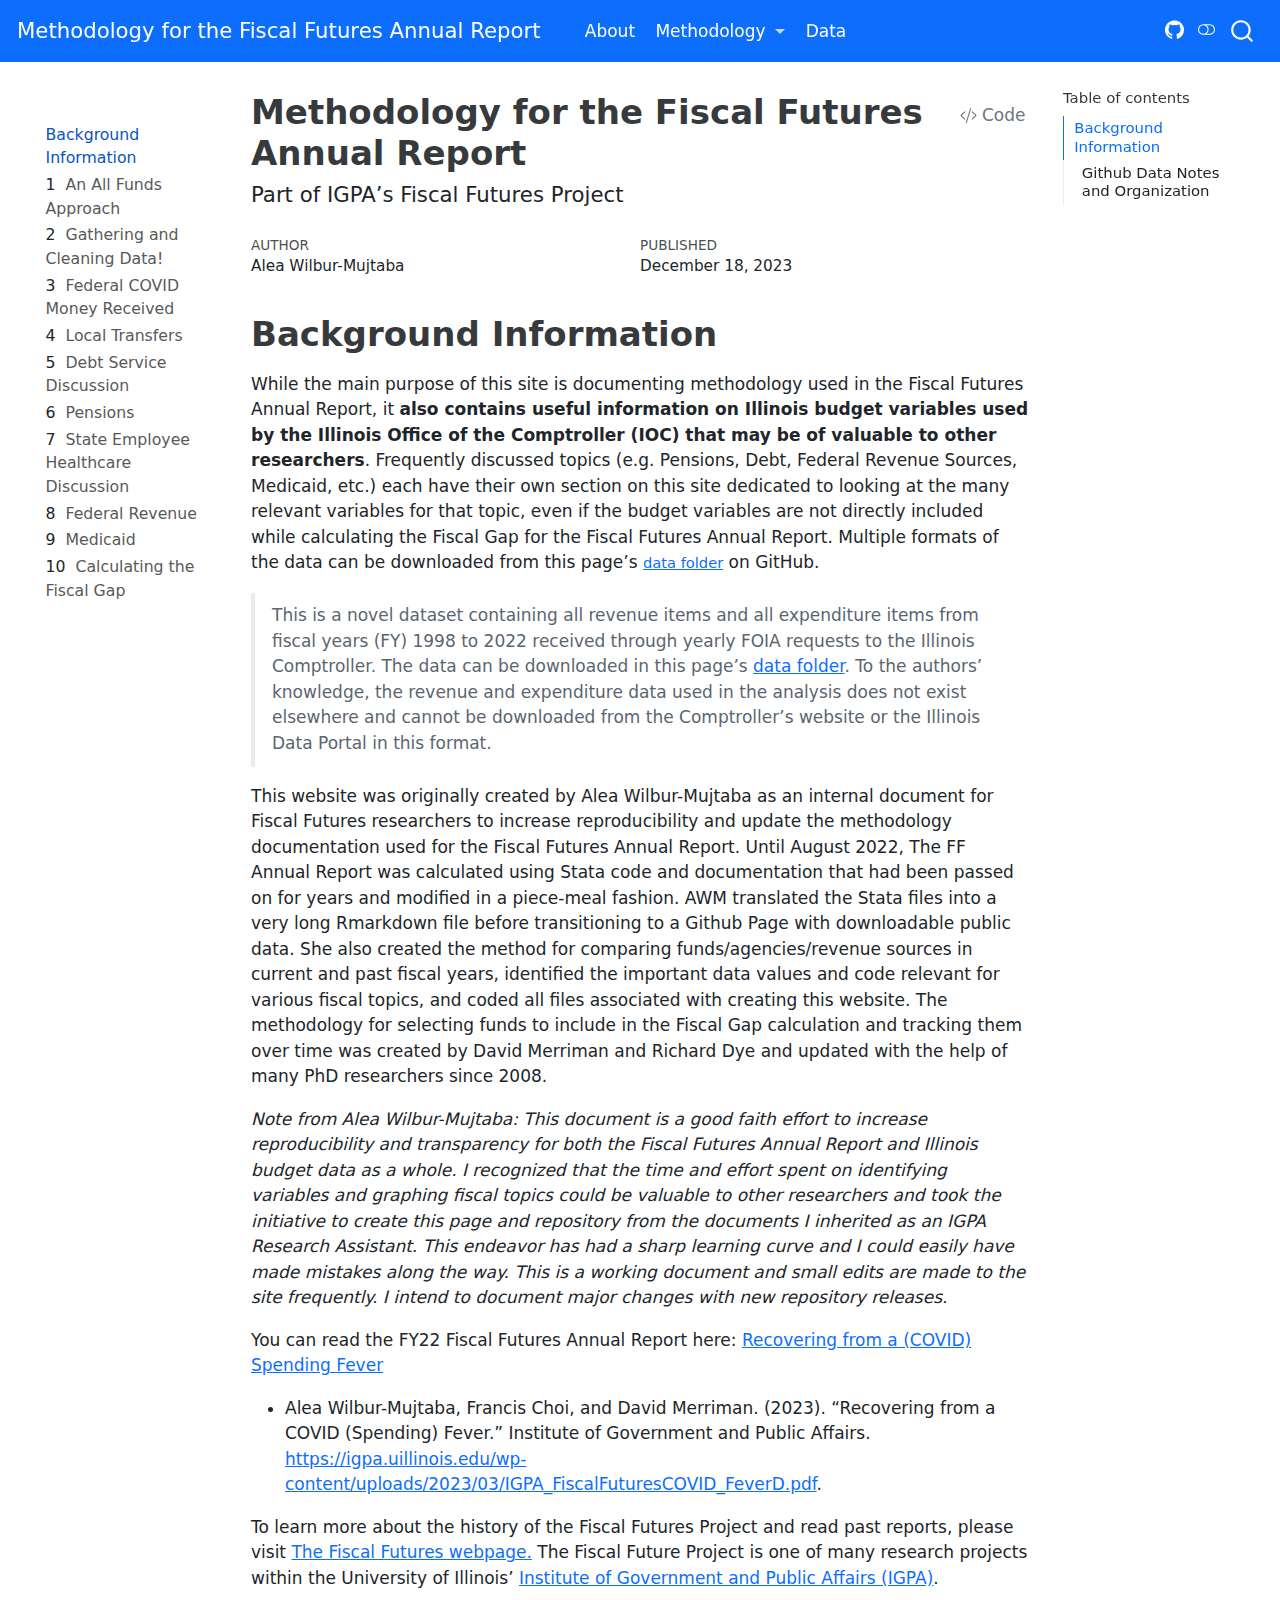
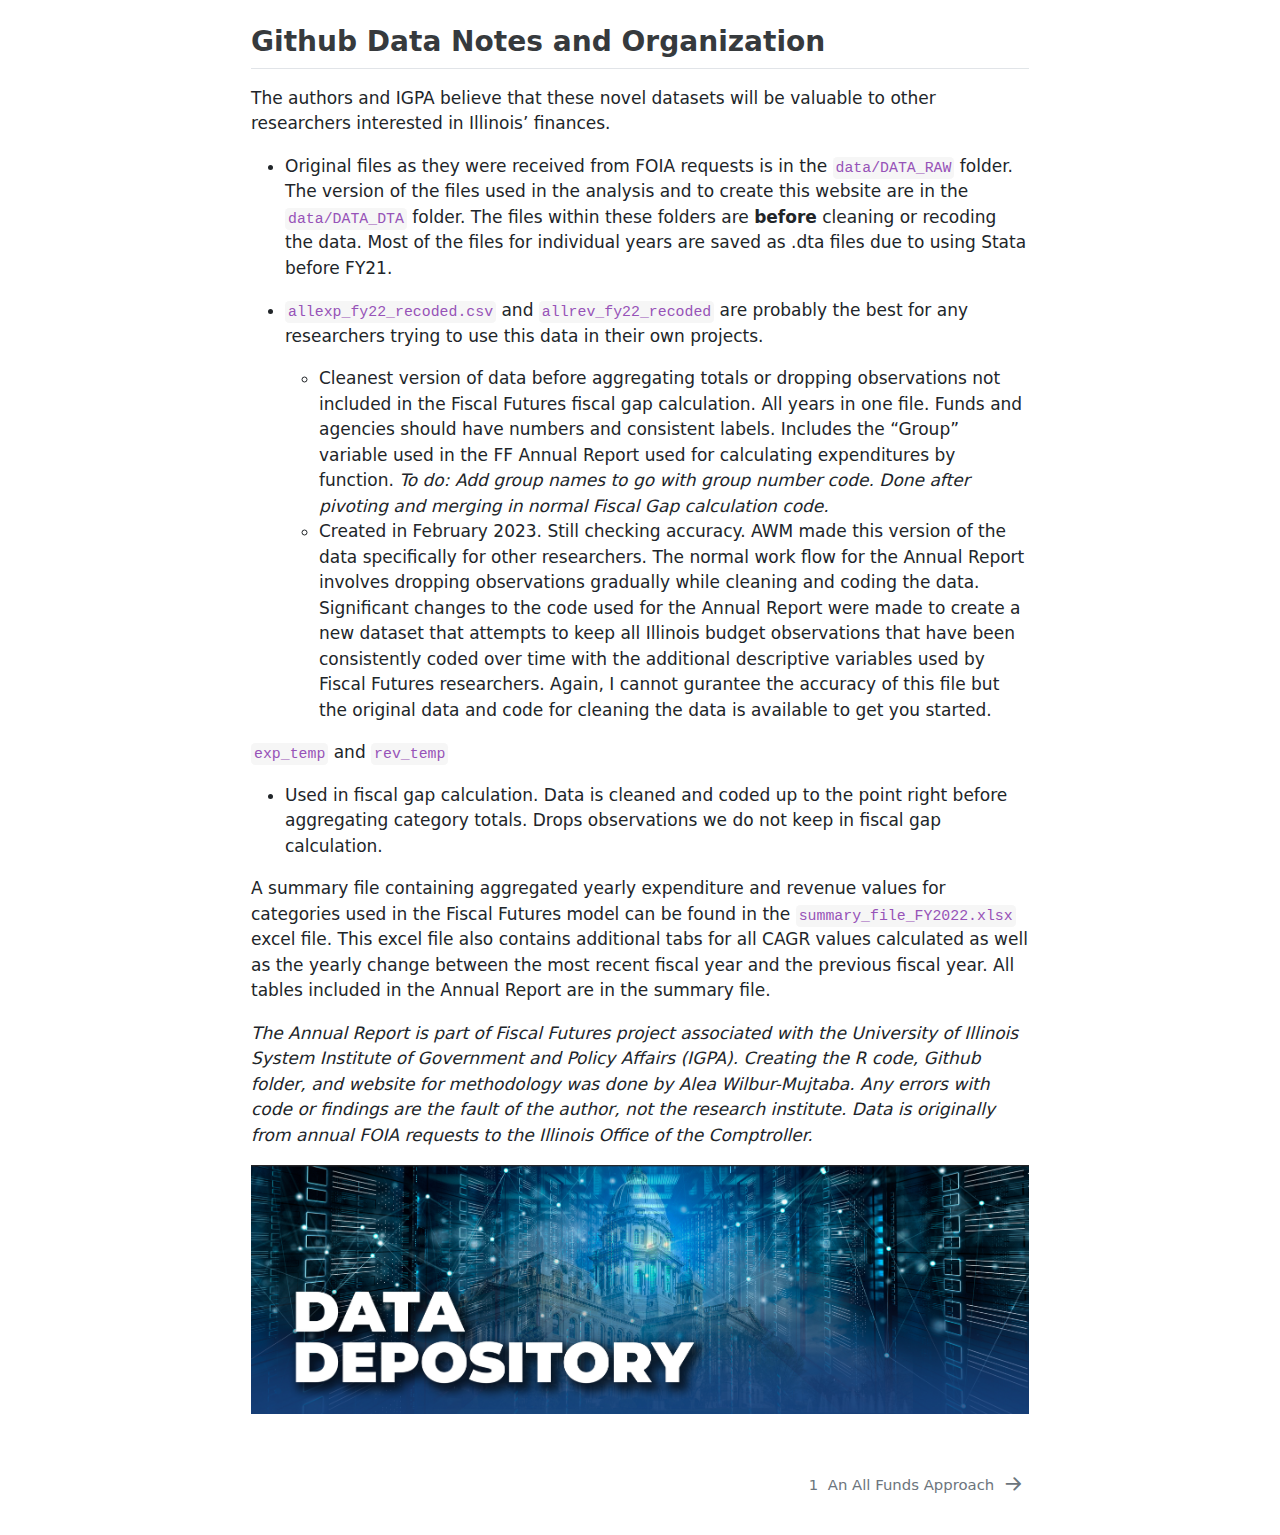
==== index.html @ 1085b17a "Built site for gh-pages" ====
<!DOCTYPE html>
<html xmlns="http://www.w3.org/1999/xhtml" lang="en" xml:lang="en"><head>

<meta charset="utf-8">
<meta name="generator" content="quarto-1.3.433">

<meta name="viewport" content="width=device-width, initial-scale=1.0, user-scalable=yes">

<meta name="author" content="Alea Wilbur-Mujtaba">
<meta name="dcterms.date" content="2023-12-18">

<title>Methodology for the Fiscal Futures Annual Report</title>
<style>
code{white-space: pre-wrap;}
span.smallcaps{font-variant: small-caps;}
div.columns{display: flex; gap: min(4vw, 1.5em);}
div.column{flex: auto; overflow-x: auto;}
div.hanging-indent{margin-left: 1.5em; text-indent: -1.5em;}
ul.task-list{list-style: none;}
ul.task-list li input[type="checkbox"] {
  width: 0.8em;
  margin: 0 0.8em 0.2em -1em; /* quarto-specific, see https://github.com/quarto-dev/quarto-cli/issues/4556 */ 
  vertical-align: middle;
}
/* CSS for syntax highlighting */
pre > code.sourceCode { white-space: pre; position: relative; }
pre > code.sourceCode > span { display: inline-block; line-height: 1.25; }
pre > code.sourceCode > span:empty { height: 1.2em; }
.sourceCode { overflow: visible; }
code.sourceCode > span { color: inherit; text-decoration: inherit; }
div.sourceCode { margin: 1em 0; }
pre.sourceCode { margin: 0; }
@media screen {
div.sourceCode { overflow: auto; }
}
@media print {
pre > code.sourceCode { white-space: pre-wrap; }
pre > code.sourceCode > span { text-indent: -5em; padding-left: 5em; }
}
pre.numberSource code
  { counter-reset: source-line 0; }
pre.numberSource code > span
  { position: relative; left: -4em; counter-increment: source-line; }
pre.numberSource code > span > a:first-child::before
  { content: counter(source-line);
    position: relative; left: -1em; text-align: right; vertical-align: baseline;
    border: none; display: inline-block;
    -webkit-touch-callout: none; -webkit-user-select: none;
    -khtml-user-select: none; -moz-user-select: none;
    -ms-user-select: none; user-select: none;
    padding: 0 4px; width: 4em;
  }
pre.numberSource { margin-left: 3em;  padding-left: 4px; }
div.sourceCode
  {   }
@media screen {
pre > code.sourceCode > span > a:first-child::before { text-decoration: underline; }
}
</style>


<script src="site_libs/quarto-nav/quarto-nav.js"></script>
<script src="site_libs/quarto-nav/headroom.min.js"></script>
<script src="site_libs/clipboard/clipboard.min.js"></script>
<script src="site_libs/quarto-search/autocomplete.umd.js"></script>
<script src="site_libs/quarto-search/fuse.min.js"></script>
<script src="site_libs/quarto-search/quarto-search.js"></script>
<meta name="quarto:offset" content="./">
<link href="./FundsIncluded.html" rel="next">
<script src="site_libs/quarto-html/quarto.js"></script>
<script src="site_libs/quarto-html/popper.min.js"></script>
<script src="site_libs/quarto-html/tippy.umd.min.js"></script>
<script src="site_libs/quarto-html/anchor.min.js"></script>
<link href="site_libs/quarto-html/tippy.css" rel="stylesheet">
<link href="site_libs/quarto-html/quarto-syntax-highlighting.css" rel="stylesheet" class="quarto-color-scheme" id="quarto-text-highlighting-styles">
<link href="site_libs/quarto-html/quarto-syntax-highlighting-dark.css" rel="prefetch" class="quarto-color-scheme quarto-color-alternate" id="quarto-text-highlighting-styles">
<script src="site_libs/bootstrap/bootstrap.min.js"></script>
<link href="site_libs/bootstrap/bootstrap-icons.css" rel="stylesheet">
<link href="site_libs/bootstrap/bootstrap.min.css" rel="stylesheet" class="quarto-color-scheme" id="quarto-bootstrap" data-mode="light">
<link href="site_libs/bootstrap/bootstrap-dark.min.css" rel="prefetch" class="quarto-color-scheme quarto-color-alternate" id="quarto-bootstrap" data-mode="dark">
<script id="quarto-search-options" type="application/json">{
  "location": "navbar",
  "copy-button": false,
  "collapse-after": 3,
  "panel-placement": "end",
  "type": "overlay",
  "limit": 20,
  "language": {
    "search-no-results-text": "No results",
    "search-matching-documents-text": "matching documents",
    "search-copy-link-title": "Copy link to search",
    "search-hide-matches-text": "Hide additional matches",
    "search-more-match-text": "more match in this document",
    "search-more-matches-text": "more matches in this document",
    "search-clear-button-title": "Clear",
    "search-detached-cancel-button-title": "Cancel",
    "search-submit-button-title": "Submit",
    "search-label": "Search"
  }
}</script>


</head>

<body class="nav-sidebar floating nav-fixed">

<div id="quarto-search-results"></div>
  <header id="quarto-header" class="headroom fixed-top">
    <nav class="navbar navbar-expand-lg navbar-dark ">
      <div class="navbar-container container-fluid">
      <div class="navbar-brand-container">
    <a class="navbar-brand" href="./index.html">
    <span class="navbar-title">Methodology for the Fiscal Futures Annual Report</span>
    </a>
  </div>
            <div id="quarto-search" class="" title="Search"></div>
          <button class="navbar-toggler" type="button" data-bs-toggle="collapse" data-bs-target="#navbarCollapse" aria-controls="navbarCollapse" aria-expanded="false" aria-label="Toggle navigation" onclick="if (window.quartoToggleHeadroom) { window.quartoToggleHeadroom(); }">
  <span class="navbar-toggler-icon"></span>
</button>
          <div class="collapse navbar-collapse" id="navbarCollapse">
            <ul class="navbar-nav navbar-nav-scroll me-auto">
  <li class="nav-item">
    <a class="nav-link active" href="./index.html" rel="" target="" aria-current="page">
 <span class="menu-text">About</span></a>
  </li>  
  <li class="nav-item dropdown ">
    <a class="nav-link dropdown-toggle" href="#" id="nav-menu-methodology" role="button" data-bs-toggle="dropdown" aria-expanded="false" rel="" target="">
 <span class="menu-text">Methodology</span>
    </a>
    <ul class="dropdown-menu" aria-labelledby="nav-menu-methodology">    
        <li>
    <a class="dropdown-item" href="./FundsIncluded.html" rel="" target="">
 <span class="dropdown-text">An All Funds Approach</span></a>
  </li>  
        <li>
    <a class="dropdown-item" href="./code-cleaning.html" rel="" target="">
 <span class="dropdown-text">Gathering and Cleaning Data!</span></a>
  </li>  
        <li>
    <a class="dropdown-item" href="./FedMoneyReceived.html" rel="" target="">
 <span class="dropdown-text">Federal COVID Money Received</span></a>
  </li>  
        <li>
    <a class="dropdown-item" href="./LocalTransfers.html" rel="" target="">
 <span class="dropdown-text">Local Transfers</span></a>
  </li>  
        <li>
    <a class="dropdown-item" href="./Debt.html" rel="" target="">
 <span class="dropdown-text">Debt Service Discussion</span></a>
  </li>  
        <li>
    <a class="dropdown-item" href="./Pensions.html" rel="" target="">
 <span class="dropdown-text">Pensions</span></a>
  </li>  
        <li>
    <a class="dropdown-item" href="./Healthcare.html" rel="" target="">
 <span class="dropdown-text">State Employee Healthcare Discussion</span></a>
  </li>  
        <li>
    <a class="dropdown-item" href="./FederalRevenue.html" rel="" target="">
 <span class="dropdown-text">Federal Revenue</span></a>
  </li>  
        <li>
    <a class="dropdown-item" href="./Medicaid.html" rel="" target="">
 <span class="dropdown-text">Medicaid</span></a>
  </li>  
        <li>
    <a class="dropdown-item" href="./Everything.html" rel="" target="">
 <span class="dropdown-text">Calculating the Fiscal Gap</span></a>
  </li>  
    </ul>
  </li>
  <li class="nav-item">
    <a class="nav-link" href="https://github.com/AleaWM/https://github.com/AleaWM/Fiscal-Futures-IL-FY2023.git/tree/main/data" rel="" target="">
 <span class="menu-text">Data</span></a>
  </li>  
</ul>
            <ul class="navbar-nav navbar-nav-scroll ms-auto">
  <li class="nav-item compact">
    <a class="nav-link" href="https://github.com/AleaWM/Fiscal-Futures-IL-FY2023.git" rel="" target=""><i class="bi bi-github" role="img">
</i> 
 <span class="menu-text"></span></a>
  </li>  
</ul>
            <div class="quarto-navbar-tools">
  <a href="" class="quarto-color-scheme-toggle quarto-navigation-tool  px-1" onclick="window.quartoToggleColorScheme(); return false;" title="Toggle dark mode"><i class="bi"></i></a>
</div>
          </div> <!-- /navcollapse -->
      </div> <!-- /container-fluid -->
    </nav>
  <nav class="quarto-secondary-nav">
    <div class="container-fluid d-flex">
      <button type="button" class="quarto-btn-toggle btn" data-bs-toggle="collapse" data-bs-target="#quarto-sidebar,#quarto-sidebar-glass" aria-controls="quarto-sidebar" aria-expanded="false" aria-label="Toggle sidebar navigation" onclick="if (window.quartoToggleHeadroom) { window.quartoToggleHeadroom(); }">
        <i class="bi bi-layout-text-sidebar-reverse"></i>
      </button>
      <nav class="quarto-page-breadcrumbs" aria-label="breadcrumb"><ol class="breadcrumb"><li class="breadcrumb-item"><a href="./index.html">Background Information</a></li></ol></nav>
      <a class="flex-grow-1" role="button" data-bs-toggle="collapse" data-bs-target="#quarto-sidebar,#quarto-sidebar-glass" aria-controls="quarto-sidebar" aria-expanded="false" aria-label="Toggle sidebar navigation" onclick="if (window.quartoToggleHeadroom) { window.quartoToggleHeadroom(); }">      
      </a>
      <button type="button" class="btn quarto-search-button" aria-label="" onclick="window.quartoOpenSearch();">
        <i class="bi bi-search"></i>
      </button>
    </div>
  </nav>
</header>
<!-- content -->
<div id="quarto-content" class="quarto-container page-columns page-rows-contents page-layout-article page-navbar">
<!-- sidebar -->
  <nav id="quarto-sidebar" class="sidebar collapse collapse-horizontal sidebar-navigation floating overflow-auto">
        <div class="mt-2 flex-shrink-0 align-items-center">
        <div class="sidebar-search">
        <div id="quarto-search" class="" title="Search"></div>
        </div>
        </div>
    <div class="sidebar-menu-container"> 
    <ul class="list-unstyled mt-1">
        <li class="sidebar-item">
  <div class="sidebar-item-container"> 
  <a href="./index.html" class="sidebar-item-text sidebar-link active">
 <span class="menu-text">Background Information</span></a>
  </div>
</li>
        <li class="sidebar-item">
  <div class="sidebar-item-container"> 
  <a href="./FundsIncluded.html" class="sidebar-item-text sidebar-link">
 <span class="menu-text"><span class="chapter-number">1</span>&nbsp; <span class="chapter-title">An All Funds Approach</span></span></a>
  </div>
</li>
        <li class="sidebar-item">
  <div class="sidebar-item-container"> 
  <a href="./code-cleaning.html" class="sidebar-item-text sidebar-link">
 <span class="menu-text"><span class="chapter-number">2</span>&nbsp; <span class="chapter-title">Gathering and Cleaning Data!</span></span></a>
  </div>
</li>
        <li class="sidebar-item">
  <div class="sidebar-item-container"> 
  <a href="./FedMoneyReceived.html" class="sidebar-item-text sidebar-link">
 <span class="menu-text"><span class="chapter-number">3</span>&nbsp; <span class="chapter-title">Federal COVID Money Received</span></span></a>
  </div>
</li>
        <li class="sidebar-item">
  <div class="sidebar-item-container"> 
  <a href="./LocalTransfers.html" class="sidebar-item-text sidebar-link">
 <span class="menu-text"><span class="chapter-number">4</span>&nbsp; <span class="chapter-title">Local Transfers</span></span></a>
  </div>
</li>
        <li class="sidebar-item">
  <div class="sidebar-item-container"> 
  <a href="./Debt.html" class="sidebar-item-text sidebar-link">
 <span class="menu-text"><span class="chapter-number">5</span>&nbsp; <span class="chapter-title">Debt Service Discussion</span></span></a>
  </div>
</li>
        <li class="sidebar-item">
  <div class="sidebar-item-container"> 
  <a href="./Pensions.html" class="sidebar-item-text sidebar-link">
 <span class="menu-text"><span class="chapter-number">6</span>&nbsp; <span class="chapter-title">Pensions</span></span></a>
  </div>
</li>
        <li class="sidebar-item">
  <div class="sidebar-item-container"> 
  <a href="./Healthcare.html" class="sidebar-item-text sidebar-link">
 <span class="menu-text"><span class="chapter-number">7</span>&nbsp; <span class="chapter-title">State Employee Healthcare Discussion</span></span></a>
  </div>
</li>
        <li class="sidebar-item">
  <div class="sidebar-item-container"> 
  <a href="./FederalRevenue.html" class="sidebar-item-text sidebar-link">
 <span class="menu-text"><span class="chapter-number">8</span>&nbsp; <span class="chapter-title">Federal Revenue</span></span></a>
  </div>
</li>
        <li class="sidebar-item">
  <div class="sidebar-item-container"> 
  <a href="./Medicaid.html" class="sidebar-item-text sidebar-link">
 <span class="menu-text"><span class="chapter-number">9</span>&nbsp; <span class="chapter-title">Medicaid</span></span></a>
  </div>
</li>
        <li class="sidebar-item">
  <div class="sidebar-item-container"> 
  <a href="./Everything.html" class="sidebar-item-text sidebar-link">
 <span class="menu-text"><span class="chapter-number">10</span>&nbsp; <span class="chapter-title">Calculating the Fiscal Gap</span></span></a>
  </div>
</li>
    </ul>
    </div>
</nav>
<div id="quarto-sidebar-glass" data-bs-toggle="collapse" data-bs-target="#quarto-sidebar,#quarto-sidebar-glass"></div>
<!-- margin-sidebar -->
    <div id="quarto-margin-sidebar" class="sidebar margin-sidebar">
        <nav id="TOC" role="doc-toc" class="toc-active">
    <h2 id="toc-title">Table of contents</h2>
   
  <ul>
  <li><a href="#sec-background-info" id="toc-sec-background-info" class="nav-link active" data-scroll-target="#sec-background-info">Background Information</a>
  <ul class="collapse">
  <li><a href="#github-data-notes-and-organization" id="toc-github-data-notes-and-organization" class="nav-link" data-scroll-target="#github-data-notes-and-organization">Github Data Notes and Organization</a></li>
  </ul></li>
  </ul>
</nav>
    </div>
<!-- main -->
<main class="content" id="quarto-document-content">

<header id="title-block-header" class="quarto-title-block default">
<div class="quarto-title">
<div class="quarto-title-block"><div><h1 class="title">Methodology for the Fiscal Futures Annual Report</h1><button type="button" class="btn code-tools-button" id="quarto-code-tools-source"><i class="bi"></i> Code</button></div></div>
<p class="subtitle lead">Part of IGPA’s Fiscal Futures Project</p>
</div>



<div class="quarto-title-meta">

    <div>
    <div class="quarto-title-meta-heading">Author</div>
    <div class="quarto-title-meta-contents">
             <p>Alea Wilbur-Mujtaba </p>
          </div>
  </div>
    
    <div>
    <div class="quarto-title-meta-heading">Published</div>
    <div class="quarto-title-meta-contents">
      <p class="date">December 18, 2023</p>
    </div>
  </div>
  
    
  </div>
  

</header>

<section id="sec-background-info" class="level1 unnumbered">
<h1 class="unnumbered">Background Information</h1>
<p>While the main purpose of this site is documenting methodology used in the Fiscal Futures Annual Report, it <strong>also contains useful information on Illinois budget variables used by the Illinois Office of the Comptroller (IOC) that may be of valuable to other researchers</strong>. Frequently discussed topics (e.g.&nbsp;Pensions, Debt, Federal Revenue Sources, Medicaid, etc.) each have their own section on this site dedicated to looking at the many relevant variables for that topic, even if the budget variables are not directly included while calculating the Fiscal Gap for the Fiscal Futures Annual Report. Multiple formats of the data can be downloaded from this page’s <a href="https://github.com/AleaWM/Fiscal-Futures/tree/main/data" style="caret-color: white; font-size: 11pt;">data folder</a> on GitHub.</p>
<blockquote class="blockquote">
<p>This is a novel dataset containing all revenue items and all expenditure items from fiscal years (FY) 1998 to 2022 received through yearly FOIA requests to the Illinois Comptroller. The data can be downloaded in this page’s <a href="https://github.com/AleaWM/Fiscal-Futures/tree/main/data">data folder</a>. To the authors’ knowledge, the revenue and expenditure data used in the analysis does not exist elsewhere and cannot be downloaded from the Comptroller’s website or the Illinois Data Portal in this format.</p>
</blockquote>
<p>This website was originally created by Alea Wilbur-Mujtaba as an internal document for Fiscal Futures researchers to increase reproducibility and update the methodology documentation used for the Fiscal Futures Annual Report. Until August 2022, The FF Annual Report was calculated using Stata code and documentation that had been passed on for years and modified in a piece-meal fashion. AWM translated the Stata files into a very long Rmarkdown file before transitioning to a Github Page with downloadable public data. She also created the method for comparing funds/agencies/revenue sources in current and past fiscal years, identified the important data values and code relevant for various fiscal topics, and coded all files associated with creating this website. The methodology for selecting funds to include in the Fiscal Gap calculation and tracking them over time was created by David Merriman and Richard Dye and updated with the help of many PhD researchers since 2008.</p>
<p><em>Note from Alea Wilbur-Mujtaba: This document is a good faith effort to increase reproducibility and transparency for both the Fiscal Futures Annual Report and Illinois budget data as a whole. I recognized that the time and effort spent on identifying variables and graphing fiscal topics could be valuable to other researchers and took the initiative to create this page and repository from the documents I inherited as an IGPA Research Assistant. This endeavor has had a sharp learning curve and I could easily have made mistakes along the way. This is a working document and small edits are made to the site frequently. I intend to document major changes with new repository releases.</em></p>
<p>You can read the FY22 Fiscal Futures Annual Report here: <a href="https://igpa.uillinois.edu/wp-content/uploads/2023/03/IGPA_FiscalFuturesCOVID_FeverD.pdf">Recovering from a (COVID) Spending Fever</a></p>
<ul>
<li>Alea Wilbur-Mujtaba, Francis Choi, and David Merriman. (2023). “Recovering from a COVID (Spending) Fever.” Institute of Government and Public Affairs. <a href="https://igpa.uillinois.edu/wp-content/uploads/2023/03/IGPA_FiscalFuturesCOVID_FeverD.pdf" class="uri">https://igpa.uillinois.edu/wp-content/uploads/2023/03/IGPA_FiscalFuturesCOVID_FeverD.pdf</a>.</li>
</ul>
<p>To learn more about the history of the Fiscal Futures Project and read past reports, please visit <a href="https://igpa.uillinois.edu/fiscal-futures-project/">The Fiscal Futures webpage.</a> The Fiscal Future Project is one of many research projects within the University of Illinois’ <a href="https://igpa.uillinois.edu/">Institute of Government and Public Affairs (IGPA)</a>.</p>
<section id="github-data-notes-and-organization" class="level2">
<h2 class="anchored" data-anchor-id="github-data-notes-and-organization">Github Data Notes and Organization</h2>
<p>The authors and IGPA believe that these novel datasets will be valuable to other researchers interested in Illinois’ finances.</p>
<ul>
<li><p>Original files as they were received from FOIA requests is in the <code>data/DATA_RAW</code> folder. The version of the files used in the analysis and to create this website are in the <code>data/DATA_DTA</code> folder. The files within these folders are <strong>before</strong> cleaning or recoding the data. Most of the files for individual years are saved as .dta files due to using Stata before FY21.</p></li>
<li><p><code>allexp_fy22_recoded.csv</code> and <code>allrev_fy22_recoded</code> are probably the best for any researchers trying to use this data in their own projects.</p>
<ul>
<li>Cleanest version of data before aggregating totals or dropping observations not included in the Fiscal Futures fiscal gap calculation. All years in one file. Funds and agencies should have numbers and consistent labels. Includes the “Group” variable used in the FF Annual Report used for calculating expenditures by function. <em>To do: Add group names to go with group number code. Done after pivoting and merging in normal Fiscal Gap calculation code.</em></li>
<li>Created in February 2023. Still checking accuracy. AWM made this version of the data specifically for other researchers. The normal work flow for the Annual Report involves dropping observations gradually while cleaning and coding the data. Significant changes to the code used for the Annual Report were made to create a new dataset that attempts to keep all Illinois budget observations that have been consistently coded over time with the additional descriptive variables used by Fiscal Futures researchers. Again, I cannot gurantee the accuracy of this file but the original data and code for cleaning the data is available to get you started.</li>
</ul></li>
</ul>
<p><code>exp_temp</code> and <code>rev_temp</code></p>
<ul>
<li>Used in fiscal gap calculation. Data is cleaned and coded up to the point right before aggregating category totals. Drops observations we do not keep in fiscal gap calculation.</li>
</ul>
<p>A summary file containing aggregated yearly expenditure and revenue values for categories used in the Fiscal Futures model can be found in the <code>summary_file_FY2022.xlsx</code> excel file. This excel file also contains additional tabs for all CAGR values calculated as well as the yearly change between the most recent fiscal year and the previous fiscal year. All tables included in the Annual Report are in the summary file.</p>
<p><em>The Annual Report is part of Fiscal Futures project associated with the University of Illinois System Institute of Government and Policy Affairs (IGPA). Creating the R code, Github folder, and website for methodology was done by Alea Wilbur-Mujtaba. Any errors with code or findings are the fault of the author, not the research institute. Data is originally from annual FOIA requests to the Illinois Office of the Comptroller.</em></p>
<p><img src="images/DataWarehouseB.jpg" class="img-fluid"></p>


<!-- -->

</section>
</section>

</main> <!-- /main -->
<script id="quarto-html-after-body" type="application/javascript">
window.document.addEventListener("DOMContentLoaded", function (event) {
  const toggleBodyColorMode = (bsSheetEl) => {
    const mode = bsSheetEl.getAttribute("data-mode");
    const bodyEl = window.document.querySelector("body");
    if (mode === "dark") {
      bodyEl.classList.add("quarto-dark");
      bodyEl.classList.remove("quarto-light");
    } else {
      bodyEl.classList.add("quarto-light");
      bodyEl.classList.remove("quarto-dark");
    }
  }
  const toggleBodyColorPrimary = () => {
    const bsSheetEl = window.document.querySelector("link#quarto-bootstrap");
    if (bsSheetEl) {
      toggleBodyColorMode(bsSheetEl);
    }
  }
  toggleBodyColorPrimary();  
  const disableStylesheet = (stylesheets) => {
    for (let i=0; i < stylesheets.length; i++) {
      const stylesheet = stylesheets[i];
      stylesheet.rel = 'prefetch';
    }
  }
  const enableStylesheet = (stylesheets) => {
    for (let i=0; i < stylesheets.length; i++) {
      const stylesheet = stylesheets[i];
      stylesheet.rel = 'stylesheet';
    }
  }
  const manageTransitions = (selector, allowTransitions) => {
    const els = window.document.querySelectorAll(selector);
    for (let i=0; i < els.length; i++) {
      const el = els[i];
      if (allowTransitions) {
        el.classList.remove('notransition');
      } else {
        el.classList.add('notransition');
      }
    }
  }
  const toggleColorMode = (alternate) => {
    // Switch the stylesheets
    const alternateStylesheets = window.document.querySelectorAll('link.quarto-color-scheme.quarto-color-alternate');
    manageTransitions('#quarto-margin-sidebar .nav-link', false);
    if (alternate) {
      enableStylesheet(alternateStylesheets);
      for (const sheetNode of alternateStylesheets) {
        if (sheetNode.id === "quarto-bootstrap") {
          toggleBodyColorMode(sheetNode);
        }
      }
    } else {
      disableStylesheet(alternateStylesheets);
      toggleBodyColorPrimary();
    }
    manageTransitions('#quarto-margin-sidebar .nav-link', true);
    // Switch the toggles
    const toggles = window.document.querySelectorAll('.quarto-color-scheme-toggle');
    for (let i=0; i < toggles.length; i++) {
      const toggle = toggles[i];
      if (toggle) {
        if (alternate) {
          toggle.classList.add("alternate");     
        } else {
          toggle.classList.remove("alternate");
        }
      }
    }
    // Hack to workaround the fact that safari doesn't
    // properly recolor the scrollbar when toggling (#1455)
    if (navigator.userAgent.indexOf('Safari') > 0 && navigator.userAgent.indexOf('Chrome') == -1) {
      manageTransitions("body", false);
      window.scrollTo(0, 1);
      setTimeout(() => {
        window.scrollTo(0, 0);
        manageTransitions("body", true);
      }, 40);  
    }
  }
  const isFileUrl = () => { 
    return window.location.protocol === 'file:';
  }
  const hasAlternateSentinel = () => {  
    let styleSentinel = getColorSchemeSentinel();
    if (styleSentinel !== null) {
      return styleSentinel === "alternate";
    } else {
      return false;
    }
  }
  const setStyleSentinel = (alternate) => {
    const value = alternate ? "alternate" : "default";
    if (!isFileUrl()) {
      window.localStorage.setItem("quarto-color-scheme", value);
    } else {
      localAlternateSentinel = value;
    }
  }
  const getColorSchemeSentinel = () => {
    if (!isFileUrl()) {
      const storageValue = window.localStorage.getItem("quarto-color-scheme");
      return storageValue != null ? storageValue : localAlternateSentinel;
    } else {
      return localAlternateSentinel;
    }
  }
  let localAlternateSentinel = 'default';
  // Dark / light mode switch
  window.quartoToggleColorScheme = () => {
    // Read the current dark / light value 
    let toAlternate = !hasAlternateSentinel();
    toggleColorMode(toAlternate);
    setStyleSentinel(toAlternate);
  };
  // Ensure there is a toggle, if there isn't float one in the top right
  if (window.document.querySelector('.quarto-color-scheme-toggle') === null) {
    const a = window.document.createElement('a');
    a.classList.add('top-right');
    a.classList.add('quarto-color-scheme-toggle');
    a.href = "";
    a.onclick = function() { try { window.quartoToggleColorScheme(); } catch {} return false; };
    const i = window.document.createElement("i");
    i.classList.add('bi');
    a.appendChild(i);
    window.document.body.appendChild(a);
  }
  // Switch to dark mode if need be
  if (hasAlternateSentinel()) {
    toggleColorMode(true);
  } else {
    toggleColorMode(false);
  }
  const icon = "";
  const anchorJS = new window.AnchorJS();
  anchorJS.options = {
    placement: 'right',
    icon: icon
  };
  anchorJS.add('.anchored');
  const isCodeAnnotation = (el) => {
    for (const clz of el.classList) {
      if (clz.startsWith('code-annotation-')) {                     
        return true;
      }
    }
    return false;
  }
  const clipboard = new window.ClipboardJS('.code-copy-button', {
    text: function(trigger) {
      const codeEl = trigger.previousElementSibling.cloneNode(true);
      for (const childEl of codeEl.children) {
        if (isCodeAnnotation(childEl)) {
          childEl.remove();
        }
      }
      return codeEl.innerText;
    }
  });
  clipboard.on('success', function(e) {
    // button target
    const button = e.trigger;
    // don't keep focus
    button.blur();
    // flash "checked"
    button.classList.add('code-copy-button-checked');
    var currentTitle = button.getAttribute("title");
    button.setAttribute("title", "Copied!");
    let tooltip;
    if (window.bootstrap) {
      button.setAttribute("data-bs-toggle", "tooltip");
      button.setAttribute("data-bs-placement", "left");
      button.setAttribute("data-bs-title", "Copied!");
      tooltip = new bootstrap.Tooltip(button, 
        { trigger: "manual", 
          customClass: "code-copy-button-tooltip",
          offset: [0, -8]});
      tooltip.show();    
    }
    setTimeout(function() {
      if (tooltip) {
        tooltip.hide();
        button.removeAttribute("data-bs-title");
        button.removeAttribute("data-bs-toggle");
        button.removeAttribute("data-bs-placement");
      }
      button.setAttribute("title", currentTitle);
      button.classList.remove('code-copy-button-checked');
    }, 1000);
    // clear code selection
    e.clearSelection();
  });
  const viewSource = window.document.getElementById('quarto-view-source') ||
                     window.document.getElementById('quarto-code-tools-source');
  if (viewSource) {
    const sourceUrl = viewSource.getAttribute("data-quarto-source-url");
    viewSource.addEventListener("click", function(e) {
      if (sourceUrl) {
        // rstudio viewer pane
        if (/\bcapabilities=\b/.test(window.location)) {
          window.open(sourceUrl);
        } else {
          window.location.href = sourceUrl;
        }
      } else {
        const modal = new bootstrap.Modal(document.getElementById('quarto-embedded-source-code-modal'));
        modal.show();
      }
      return false;
    });
  }
  function toggleCodeHandler(show) {
    return function(e) {
      const detailsSrc = window.document.querySelectorAll(".cell > details > .sourceCode");
      for (let i=0; i<detailsSrc.length; i++) {
        const details = detailsSrc[i].parentElement;
        if (show) {
          details.open = true;
        } else {
          details.removeAttribute("open");
        }
      }
      const cellCodeDivs = window.document.querySelectorAll(".cell > .sourceCode");
      const fromCls = show ? "hidden" : "unhidden";
      const toCls = show ? "unhidden" : "hidden";
      for (let i=0; i<cellCodeDivs.length; i++) {
        const codeDiv = cellCodeDivs[i];
        if (codeDiv.classList.contains(fromCls)) {
          codeDiv.classList.remove(fromCls);
          codeDiv.classList.add(toCls);
        } 
      }
      return false;
    }
  }
  const hideAllCode = window.document.getElementById("quarto-hide-all-code");
  if (hideAllCode) {
    hideAllCode.addEventListener("click", toggleCodeHandler(false));
  }
  const showAllCode = window.document.getElementById("quarto-show-all-code");
  if (showAllCode) {
    showAllCode.addEventListener("click", toggleCodeHandler(true));
  }
  function tippyHover(el, contentFn) {
    const config = {
      allowHTML: true,
      content: contentFn,
      maxWidth: 500,
      delay: 100,
      arrow: false,
      appendTo: function(el) {
          return el.parentElement;
      },
      interactive: true,
      interactiveBorder: 10,
      theme: 'quarto',
      placement: 'bottom-start'
    };
    window.tippy(el, config); 
  }
  const noterefs = window.document.querySelectorAll('a[role="doc-noteref"]');
  for (var i=0; i<noterefs.length; i++) {
    const ref = noterefs[i];
    tippyHover(ref, function() {
      // use id or data attribute instead here
      let href = ref.getAttribute('data-footnote-href') || ref.getAttribute('href');
      try { href = new URL(href).hash; } catch {}
      const id = href.replace(/^#\/?/, "");
      const note = window.document.getElementById(id);
      return note.innerHTML;
    });
  }
      let selectedAnnoteEl;
      const selectorForAnnotation = ( cell, annotation) => {
        let cellAttr = 'data-code-cell="' + cell + '"';
        let lineAttr = 'data-code-annotation="' +  annotation + '"';
        const selector = 'span[' + cellAttr + '][' + lineAttr + ']';
        return selector;
      }
      const selectCodeLines = (annoteEl) => {
        const doc = window.document;
        const targetCell = annoteEl.getAttribute("data-target-cell");
        const targetAnnotation = annoteEl.getAttribute("data-target-annotation");
        const annoteSpan = window.document.querySelector(selectorForAnnotation(targetCell, targetAnnotation));
        const lines = annoteSpan.getAttribute("data-code-lines").split(",");
        const lineIds = lines.map((line) => {
          return targetCell + "-" + line;
        })
        let top = null;
        let height = null;
        let parent = null;
        if (lineIds.length > 0) {
            //compute the position of the single el (top and bottom and make a div)
            const el = window.document.getElementById(lineIds[0]);
            top = el.offsetTop;
            height = el.offsetHeight;
            parent = el.parentElement.parentElement;
          if (lineIds.length > 1) {
            const lastEl = window.document.getElementById(lineIds[lineIds.length - 1]);
            const bottom = lastEl.offsetTop + lastEl.offsetHeight;
            height = bottom - top;
          }
          if (top !== null && height !== null && parent !== null) {
            // cook up a div (if necessary) and position it 
            let div = window.document.getElementById("code-annotation-line-highlight");
            if (div === null) {
              div = window.document.createElement("div");
              div.setAttribute("id", "code-annotation-line-highlight");
              div.style.position = 'absolute';
              parent.appendChild(div);
            }
            div.style.top = top - 2 + "px";
            div.style.height = height + 4 + "px";
            let gutterDiv = window.document.getElementById("code-annotation-line-highlight-gutter");
            if (gutterDiv === null) {
              gutterDiv = window.document.createElement("div");
              gutterDiv.setAttribute("id", "code-annotation-line-highlight-gutter");
              gutterDiv.style.position = 'absolute';
              const codeCell = window.document.getElementById(targetCell);
              const gutter = codeCell.querySelector('.code-annotation-gutter');
              gutter.appendChild(gutterDiv);
            }
            gutterDiv.style.top = top - 2 + "px";
            gutterDiv.style.height = height + 4 + "px";
          }
          selectedAnnoteEl = annoteEl;
        }
      };
      const unselectCodeLines = () => {
        const elementsIds = ["code-annotation-line-highlight", "code-annotation-line-highlight-gutter"];
        elementsIds.forEach((elId) => {
          const div = window.document.getElementById(elId);
          if (div) {
            div.remove();
          }
        });
        selectedAnnoteEl = undefined;
      };
      // Attach click handler to the DT
      const annoteDls = window.document.querySelectorAll('dt[data-target-cell]');
      for (const annoteDlNode of annoteDls) {
        annoteDlNode.addEventListener('click', (event) => {
          const clickedEl = event.target;
          if (clickedEl !== selectedAnnoteEl) {
            unselectCodeLines();
            const activeEl = window.document.querySelector('dt[data-target-cell].code-annotation-active');
            if (activeEl) {
              activeEl.classList.remove('code-annotation-active');
            }
            selectCodeLines(clickedEl);
            clickedEl.classList.add('code-annotation-active');
          } else {
            // Unselect the line
            unselectCodeLines();
            clickedEl.classList.remove('code-annotation-active');
          }
        });
      }
  const findCites = (el) => {
    const parentEl = el.parentElement;
    if (parentEl) {
      const cites = parentEl.dataset.cites;
      if (cites) {
        return {
          el,
          cites: cites.split(' ')
        };
      } else {
        return findCites(el.parentElement)
      }
    } else {
      return undefined;
    }
  };
  var bibliorefs = window.document.querySelectorAll('a[role="doc-biblioref"]');
  for (var i=0; i<bibliorefs.length; i++) {
    const ref = bibliorefs[i];
    const citeInfo = findCites(ref);
    if (citeInfo) {
      tippyHover(citeInfo.el, function() {
        var popup = window.document.createElement('div');
        citeInfo.cites.forEach(function(cite) {
          var citeDiv = window.document.createElement('div');
          citeDiv.classList.add('hanging-indent');
          citeDiv.classList.add('csl-entry');
          var biblioDiv = window.document.getElementById('ref-' + cite);
          if (biblioDiv) {
            citeDiv.innerHTML = biblioDiv.innerHTML;
          }
          popup.appendChild(citeDiv);
        });
        return popup.innerHTML;
      });
    }
  }
});
</script>
<nav class="page-navigation">
  <div class="nav-page nav-page-previous">
  </div>
  <div class="nav-page nav-page-next">
      <a href="./FundsIncluded.html" class="pagination-link">
        <span class="nav-page-text"><span class="chapter-number">1</span>&nbsp; <span class="chapter-title">An All Funds Approach</span></span> <i class="bi bi-arrow-right-short"></i>
      </a>
  </div>
</nav><div class="modal fade" id="quarto-embedded-source-code-modal" tabindex="-1" aria-labelledby="quarto-embedded-source-code-modal-label" aria-hidden="true"><div class="modal-dialog modal-dialog-scrollable"><div class="modal-content"><div class="modal-header"><h5 class="modal-title" id="quarto-embedded-source-code-modal-label">Source Code</h5><button class="btn-close" data-bs-dismiss="modal"></button></div><div class="modal-body"><div class="">
<div class="sourceCode" id="cb1" data-shortcodes="false"><pre class="sourceCode markdown code-with-copy"><code class="sourceCode markdown"><span id="cb1-1"><a href="#cb1-1" aria-hidden="true" tabindex="-1"></a><span class="fu"># Background Information {#sec-background-info .unnumbered}</span></span>
<span id="cb1-2"><a href="#cb1-2" aria-hidden="true" tabindex="-1"></a></span>
<span id="cb1-3"><a href="#cb1-3" aria-hidden="true" tabindex="-1"></a>---</span>
<span id="cb1-4"><a href="#cb1-4" aria-hidden="true" tabindex="-1"></a>format:</span>
<span id="cb1-5"><a href="#cb1-5" aria-hidden="true" tabindex="-1"></a>  html:</span>
<span id="cb1-6"><a href="#cb1-6" aria-hidden="true" tabindex="-1"></a>    code-fold: false</span>
<span id="cb1-7"><a href="#cb1-7" aria-hidden="true" tabindex="-1"></a>    code-tools: true</span>
<span id="cb1-8"><a href="#cb1-8" aria-hidden="true" tabindex="-1"></a>    code-overflow: wrap</span>
<span id="cb1-9"><a href="#cb1-9" aria-hidden="true" tabindex="-1"></a>---</span>
<span id="cb1-10"><a href="#cb1-10" aria-hidden="true" tabindex="-1"></a></span>
<span id="cb1-11"><a href="#cb1-11" aria-hidden="true" tabindex="-1"></a>While the main purpose of this site is documenting methodology used in the Fiscal Futures Annual Report, it **also contains useful information on Illinois budget variables used by the Illinois Office of the Comptroller (IOC) that may be of valuable to other researchers**. Frequently discussed topics (e.g. Pensions, Debt, Federal Revenue Sources, Medicaid, etc.) each have their own section on this site dedicated to looking at the many relevant variables for that topic, even if the budget variables are not directly included while calculating the Fiscal Gap for the Fiscal Futures Annual Report. Multiple formats of the data can be downloaded from this page's <span class="co">[</span><span class="ot">data folder</span><span class="co">](https://github.com/AleaWM/Fiscal-Futures/tree/main/data)</span>{style="caret-color: white; font-size: 11pt;"} on GitHub.</span>
<span id="cb1-12"><a href="#cb1-12" aria-hidden="true" tabindex="-1"></a></span>
<span id="cb1-13"><a href="#cb1-13" aria-hidden="true" tabindex="-1"></a><span class="at">&gt; This is a novel dataset containing all revenue items and all expenditure items from fiscal years (FY) 1998 to 2022 received through yearly FOIA requests to the Illinois Comptroller. The data can be downloaded in this page's </span><span class="co">[</span><span class="ot">data folder</span><span class="co">](https://github.com/AleaWM/Fiscal-Futures/tree/main/data)</span><span class="at">. To the authors' knowledge, the revenue and expenditure data used in the analysis does not exist elsewhere and cannot be downloaded from the Comptroller's website or the Illinois Data Portal in this format.</span></span>
<span id="cb1-14"><a href="#cb1-14" aria-hidden="true" tabindex="-1"></a></span>
<span id="cb1-15"><a href="#cb1-15" aria-hidden="true" tabindex="-1"></a>This website was originally created by Alea Wilbur-Mujtaba as an internal document for Fiscal Futures researchers to increase reproducibility and update the methodology documentation used for the Fiscal Futures Annual Report. Until August 2022, The FF Annual Report was calculated using Stata code and documentation that had been passed on for years and modified in a piece-meal fashion. AWM translated the Stata files into a very long Rmarkdown file before transitioning to a Github Page with downloadable public data. She also created the method for comparing funds/agencies/revenue sources in current and past fiscal years, identified the important data values and code relevant for various fiscal topics, and coded all files associated with creating this website. The methodology for selecting funds to include in the Fiscal Gap calculation and tracking them over time was created by David Merriman and Richard Dye and updated with the help of many PhD researchers since 2008.</span>
<span id="cb1-16"><a href="#cb1-16" aria-hidden="true" tabindex="-1"></a></span>
<span id="cb1-17"><a href="#cb1-17" aria-hidden="true" tabindex="-1"></a>*Note from Alea Wilbur-Mujtaba: This document is a good faith effort to increase reproducibility and transparency for both the Fiscal Futures Annual Report and Illinois budget data as a whole. I recognized that the time and effort spent on identifying variables and graphing fiscal topics could be valuable to other researchers and took the initiative to create this page and repository from the documents I inherited as an IGPA Research Assistant. This endeavor has had a sharp learning curve and I could easily have made mistakes along the way. This is a working document and small edits are made to the site frequently. I intend to document major changes with new repository releases.*</span>
<span id="cb1-18"><a href="#cb1-18" aria-hidden="true" tabindex="-1"></a></span>
<span id="cb1-19"><a href="#cb1-19" aria-hidden="true" tabindex="-1"></a>You can read the FY22 Fiscal Futures Annual Report here: <span class="co">[</span><span class="ot">Recovering from a (COVID) Spending Fever</span><span class="co">](https://igpa.uillinois.edu/wp-content/uploads/2023/03/IGPA_FiscalFuturesCOVID_FeverD.pdf)</span></span>
<span id="cb1-20"><a href="#cb1-20" aria-hidden="true" tabindex="-1"></a></span>
<span id="cb1-21"><a href="#cb1-21" aria-hidden="true" tabindex="-1"></a><span class="ss">-   </span>Alea Wilbur-Mujtaba, Francis Choi, and David Merriman. (2023). "Recovering from a COVID (Spending) Fever." Institute of Government and Public Affairs. <span class="ot">&lt;https://igpa.uillinois.edu/wp-content/uploads/2023/03/IGPA_FiscalFuturesCOVID_FeverD.pdf&gt;</span>.</span>
<span id="cb1-22"><a href="#cb1-22" aria-hidden="true" tabindex="-1"></a></span>
<span id="cb1-23"><a href="#cb1-23" aria-hidden="true" tabindex="-1"></a>To learn more about the history of the Fiscal Futures Project and read past reports, please visit <span class="co">[</span><span class="ot">The Fiscal Futures webpage.</span><span class="co">](https://igpa.uillinois.edu/fiscal-futures-project/)</span> The Fiscal Future Project is one of many research projects within the University of Illinois' <span class="co">[</span><span class="ot">Institute of Government and Public Affairs (IGPA)</span><span class="co">](https://igpa.uillinois.edu/)</span>.</span>
<span id="cb1-24"><a href="#cb1-24" aria-hidden="true" tabindex="-1"></a></span>
<span id="cb1-25"><a href="#cb1-25" aria-hidden="true" tabindex="-1"></a><span class="fu">## Github Data Notes and Organization</span></span>
<span id="cb1-26"><a href="#cb1-26" aria-hidden="true" tabindex="-1"></a></span>
<span id="cb1-27"><a href="#cb1-27" aria-hidden="true" tabindex="-1"></a>The authors and IGPA believe that these novel datasets will be valuable to other researchers interested in Illinois' finances.</span>
<span id="cb1-28"><a href="#cb1-28" aria-hidden="true" tabindex="-1"></a></span>
<span id="cb1-29"><a href="#cb1-29" aria-hidden="true" tabindex="-1"></a><span class="ss">-   </span>Original files as they were received from FOIA requests is in the <span class="in">`data/DATA_RAW`</span> folder. The version of the files used in the analysis and to create this website are in the <span class="in">`data/DATA_DTA`</span> folder. The files within these folders are **before** cleaning or recoding the data. Most of the files for individual years are saved as .dta files due to using Stata before FY21.</span>
<span id="cb1-30"><a href="#cb1-30" aria-hidden="true" tabindex="-1"></a></span>
<span id="cb1-31"><a href="#cb1-31" aria-hidden="true" tabindex="-1"></a><span class="ss">-   </span><span class="in">`allexp_fy22_recoded.csv`</span> and <span class="in">`allrev_fy22_recoded`</span> are probably the best for any researchers trying to use this data in their own projects.</span>
<span id="cb1-32"><a href="#cb1-32" aria-hidden="true" tabindex="-1"></a></span>
<span id="cb1-33"><a href="#cb1-33" aria-hidden="true" tabindex="-1"></a><span class="ss">    -   </span>Cleanest version of data before aggregating totals or dropping observations not included in the Fiscal Futures fiscal gap calculation. All years in one file. Funds and agencies should have numbers and consistent labels. Includes the "Group" variable used in the FF Annual Report used for calculating expenditures by function. *To do: Add group names to go with group number code. Done after pivoting and merging in normal Fiscal Gap calculation code.*</span>
<span id="cb1-34"><a href="#cb1-34" aria-hidden="true" tabindex="-1"></a><span class="ss">    -   </span>Created in February 2023. Still checking accuracy. AWM made this version of the data specifically for other researchers. The normal work flow for the Annual Report involves dropping observations gradually while cleaning and coding the data. Significant changes to the code used for the Annual Report were made to create a new dataset that attempts to keep all Illinois budget observations that have been consistently coded over time with the additional descriptive variables used by Fiscal Futures researchers. Again, I cannot gurantee the accuracy of this file but the original data and code for cleaning the data is available to get you started.</span>
<span id="cb1-35"><a href="#cb1-35" aria-hidden="true" tabindex="-1"></a></span>
<span id="cb1-36"><a href="#cb1-36" aria-hidden="true" tabindex="-1"></a><span class="in">`exp_temp`</span> and <span class="in">`rev_temp`</span></span>
<span id="cb1-37"><a href="#cb1-37" aria-hidden="true" tabindex="-1"></a></span>
<span id="cb1-38"><a href="#cb1-38" aria-hidden="true" tabindex="-1"></a><span class="ss">-   </span>Used in fiscal gap calculation. Data is cleaned and coded up to the point right before aggregating category totals. Drops observations we do not keep in fiscal gap calculation.</span>
<span id="cb1-39"><a href="#cb1-39" aria-hidden="true" tabindex="-1"></a></span>
<span id="cb1-40"><a href="#cb1-40" aria-hidden="true" tabindex="-1"></a>A summary file containing aggregated yearly expenditure and revenue values for categories used in the Fiscal Futures model can be found in the <span class="in">`summary_file_FY2022.xlsx`</span> excel file. This excel file also contains additional tabs for all CAGR values calculated as well as the yearly change between the most recent fiscal year and the previous fiscal year. All tables included in the Annual Report are in the summary file.</span>
<span id="cb1-41"><a href="#cb1-41" aria-hidden="true" tabindex="-1"></a></span>
<span id="cb1-42"><a href="#cb1-42" aria-hidden="true" tabindex="-1"></a>*The Annual Report is part of Fiscal Futures project associated with the University of Illinois System Institute of Government and Policy Affairs (IGPA). Creating the R code, Github folder, and website for methodology was done by Alea Wilbur-Mujtaba. Any errors with code or findings are the fault of the author, not the research institute. Data is originally from annual FOIA requests to the Illinois Office of the Comptroller.*</span>
<span id="cb1-43"><a href="#cb1-43" aria-hidden="true" tabindex="-1"></a></span>
<span id="cb1-44"><a href="#cb1-44" aria-hidden="true" tabindex="-1"></a><span class="al">![](images/DataWarehouseB.jpg)</span></span></code><button title="Copy to Clipboard" class="code-copy-button"><i class="bi"></i></button></pre></div>
</div></div></div></div></div>
</div> <!-- /content -->



</body></html>
---- site_libs/quarto-html/tippy.css ----
.tippy-box[data-animation=fade][data-state=hidden]{opacity:0}[data-tippy-root]{max-width:calc(100vw - 10px)}.tippy-box{position:relative;background-color:#333;color:#fff;border-radius:4px;font-size:14px;line-height:1.4;white-space:normal;outline:0;transition-property:transform,visibility,opacity}.tippy-box[data-placement^=top]>.tippy-arrow{bottom:0}.tippy-box[data-placement^=top]>.tippy-arrow:before{bottom:-7px;left:0;border-width:8px 8px 0;border-top-color:initial;transform-origin:center top}.tippy-box[data-placement^=bottom]>.tippy-arrow{top:0}.tippy-box[data-placement^=bottom]>.tippy-arrow:before{top:-7px;left:0;border-width:0 8px 8px;border-bottom-color:initial;transform-origin:center bottom}.tippy-box[data-placement^=left]>.tippy-arrow{right:0}.tippy-box[data-placement^=left]>.tippy-arrow:before{border-width:8px 0 8px 8px;border-left-color:initial;right:-7px;transform-origin:center left}.tippy-box[data-placement^=right]>.tippy-arrow{left:0}.tippy-box[data-placement^=right]>.tippy-arrow:before{left:-7px;border-width:8px 8px 8px 0;border-right-color:initial;transform-origin:center right}.tippy-box[data-inertia][data-state=visible]{transition-timing-function:cubic-bezier(.54,1.5,.38,1.11)}.tippy-arrow{width:16px;height:16px;color:#333}.tippy-arrow:before{content:"";position:absolute;border-color:transparent;border-style:solid}.tippy-content{position:relative;padding:5px 9px;z-index:1}
---- site_libs/quarto-html/quarto-syntax-highlighting.css ----
/* quarto syntax highlight colors */
:root {
  --quarto-hl-ot-color: #003B4F;
  --quarto-hl-at-color: #657422;
  --quarto-hl-ss-color: #20794D;
  --quarto-hl-an-color: #5E5E5E;
  --quarto-hl-fu-color: #4758AB;
  --quarto-hl-st-color: #20794D;
  --quarto-hl-cf-color: #003B4F;
  --quarto-hl-op-color: #5E5E5E;
  --quarto-hl-er-color: #AD0000;
  --quarto-hl-bn-color: #AD0000;
  --quarto-hl-al-color: #AD0000;
  --quarto-hl-va-color: #111111;
  --quarto-hl-bu-color: inherit;
  --quarto-hl-ex-color: inherit;
  --quarto-hl-pp-color: #AD0000;
  --quarto-hl-in-color: #5E5E5E;
  --quarto-hl-vs-color: #20794D;
  --quarto-hl-wa-color: #5E5E5E;
  --quarto-hl-do-color: #5E5E5E;
  --quarto-hl-im-color: #00769E;
  --quarto-hl-ch-color: #20794D;
  --quarto-hl-dt-color: #AD0000;
  --quarto-hl-fl-color: #AD0000;
  --quarto-hl-co-color: #5E5E5E;
  --quarto-hl-cv-color: #5E5E5E;
  --quarto-hl-cn-color: #8f5902;
  --quarto-hl-sc-color: #5E5E5E;
  --quarto-hl-dv-color: #AD0000;
  --quarto-hl-kw-color: #003B4F;
}

/* other quarto variables */
:root {
  --quarto-font-monospace: SFMono-Regular, Menlo, Monaco, Consolas, "Liberation Mono", "Courier New", monospace;
}

pre > code.sourceCode > span {
  color: #003B4F;
}

code span {
  color: #003B4F;
}

code.sourceCode > span {
  color: #003B4F;
}

div.sourceCode,
div.sourceCode pre.sourceCode {
  color: #003B4F;
}

code span.ot {
  color: #003B4F;
  font-style: inherit;
}

code span.at {
  color: #657422;
  font-style: inherit;
}

code span.ss {
  color: #20794D;
  font-style: inherit;
}

code span.an {
  color: #5E5E5E;
  font-style: inherit;
}

code span.fu {
  color: #4758AB;
  font-style: inherit;
}

code span.st {
  color: #20794D;
  font-style: inherit;
}

code span.cf {
  color: #003B4F;
  font-style: inherit;
}

code span.op {
  color: #5E5E5E;
  font-style: inherit;
}

code span.er {
  color: #AD0000;
  font-style: inherit;
}

code span.bn {
  color: #AD0000;
  font-style: inherit;
}

code span.al {
  color: #AD0000;
  font-style: inherit;
}

code span.va {
  color: #111111;
  font-style: inherit;
}

code span.bu {
  font-style: inherit;
}

code span.ex {
  font-style: inherit;
}

code span.pp {
  color: #AD0000;
  font-style: inherit;
}

code span.in {
  color: #5E5E5E;
  font-style: inherit;
}

code span.vs {
  color: #20794D;
  font-style: inherit;
}

code span.wa {
  color: #5E5E5E;
  font-style: italic;
}

code span.do {
  color: #5E5E5E;
  font-style: italic;
}

code span.im {
  color: #00769E;
  font-style: inherit;
}

code span.ch {
  color: #20794D;
  font-style: inherit;
}

code span.dt {
  color: #AD0000;
  font-style: inherit;
}

code span.fl {
  color: #AD0000;
  font-style: inherit;
}

code span.co {
  color: #5E5E5E;
  font-style: inherit;
}

code span.cv {
  color: #5E5E5E;
  font-style: italic;
}

code span.cn {
  color: #8f5902;
  font-style: inherit;
}

code span.sc {
  color: #5E5E5E;
  font-style: inherit;
}

code span.dv {
  color: #AD0000;
  font-style: inherit;
}

code span.kw {
  color: #003B4F;
  font-style: inherit;
}

.prevent-inlining {
  content: "</";
}

/*# sourceMappingURL=debc5d5d77c3f9108843748ff7464032.css.map */
---- site_libs/quarto-html/quarto-syntax-highlighting-dark.css ----
/* quarto syntax highlight colors */
:root {
  --quarto-hl-al-color: #f07178;
  --quarto-hl-an-color: #d4d0ab;
  --quarto-hl-at-color: #00e0e0;
  --quarto-hl-bn-color: #d4d0ab;
  --quarto-hl-bu-color: #abe338;
  --quarto-hl-ch-color: #abe338;
  --quarto-hl-co-color: #f8f8f2;
  --quarto-hl-cv-color: #ffd700;
  --quarto-hl-cn-color: #ffd700;
  --quarto-hl-cf-color: #ffa07a;
  --quarto-hl-dt-color: #ffa07a;
  --quarto-hl-dv-color: #d4d0ab;
  --quarto-hl-do-color: #f8f8f2;
  --quarto-hl-er-color: #f07178;
  --quarto-hl-ex-color: #00e0e0;
  --quarto-hl-fl-color: #d4d0ab;
  --quarto-hl-fu-color: #ffa07a;
  --quarto-hl-im-color: #abe338;
  --quarto-hl-in-color: #d4d0ab;
  --quarto-hl-kw-color: #ffa07a;
  --quarto-hl-op-color: #ffa07a;
  --quarto-hl-ot-color: #00e0e0;
  --quarto-hl-pp-color: #dcc6e0;
  --quarto-hl-re-color: #00e0e0;
  --quarto-hl-sc-color: #abe338;
  --quarto-hl-ss-color: #abe338;
  --quarto-hl-st-color: #abe338;
  --quarto-hl-va-color: #00e0e0;
  --quarto-hl-vs-color: #abe338;
  --quarto-hl-wa-color: #dcc6e0;
}

/* other quarto variables */
:root {
  --quarto-font-monospace: SFMono-Regular, Menlo, Monaco, Consolas, "Liberation Mono", "Courier New", monospace;
}

code span.al {
  background-color: #2a0f15;
  font-weight: bold;
  color: #f07178;
}

code span.an {
  color: #d4d0ab;
}

code span.at {
  color: #00e0e0;
}

code span.bn {
  color: #d4d0ab;
}

code span.bu {
  color: #abe338;
}

code span.ch {
  color: #abe338;
}

code span.co {
  font-style: italic;
  color: #f8f8f2;
}

code span.cv {
  color: #ffd700;
}

code span.cn {
  color: #ffd700;
}

code span.cf {
  font-weight: bold;
  color: #ffa07a;
}

code span.dt {
  color: #ffa07a;
}

code span.dv {
  color: #d4d0ab;
}

code span.do {
  color: #f8f8f2;
}

code span.er {
  color: #f07178;
  text-decoration: underline;
}

code span.ex {
  font-weight: bold;
  color: #00e0e0;
}

code span.fl {
  color: #d4d0ab;
}

code span.fu {
  color: #ffa07a;
}

code span.im {
  color: #abe338;
}

code span.in {
  color: #d4d0ab;
}

code span.kw {
  font-weight: bold;
  color: #ffa07a;
}

pre > code.sourceCode > span {
  color: #f8f8f2;
}

code span {
  color: #f8f8f2;
}

code.sourceCode > span {
  color: #f8f8f2;
}

div.sourceCode,
div.sourceCode pre.sourceCode {
  color: #f8f8f2;
}

code span.op {
  color: #ffa07a;
}

code span.ot {
  color: #00e0e0;
}

code span.pp {
  color: #dcc6e0;
}

code span.re {
  background-color: #f8f8f2;
  color: #00e0e0;
}

code span.sc {
  color: #abe338;
}

code span.ss {
  color: #abe338;
}

code span.st {
  color: #abe338;
}

code span.va {
  color: #00e0e0;
}

code span.vs {
  color: #abe338;
}

code span.wa {
  color: #dcc6e0;
}

.prevent-inlining {
  content: "</";
}

/*# sourceMappingURL=935a306eefa94366c21e1a970dddb765.css.map */
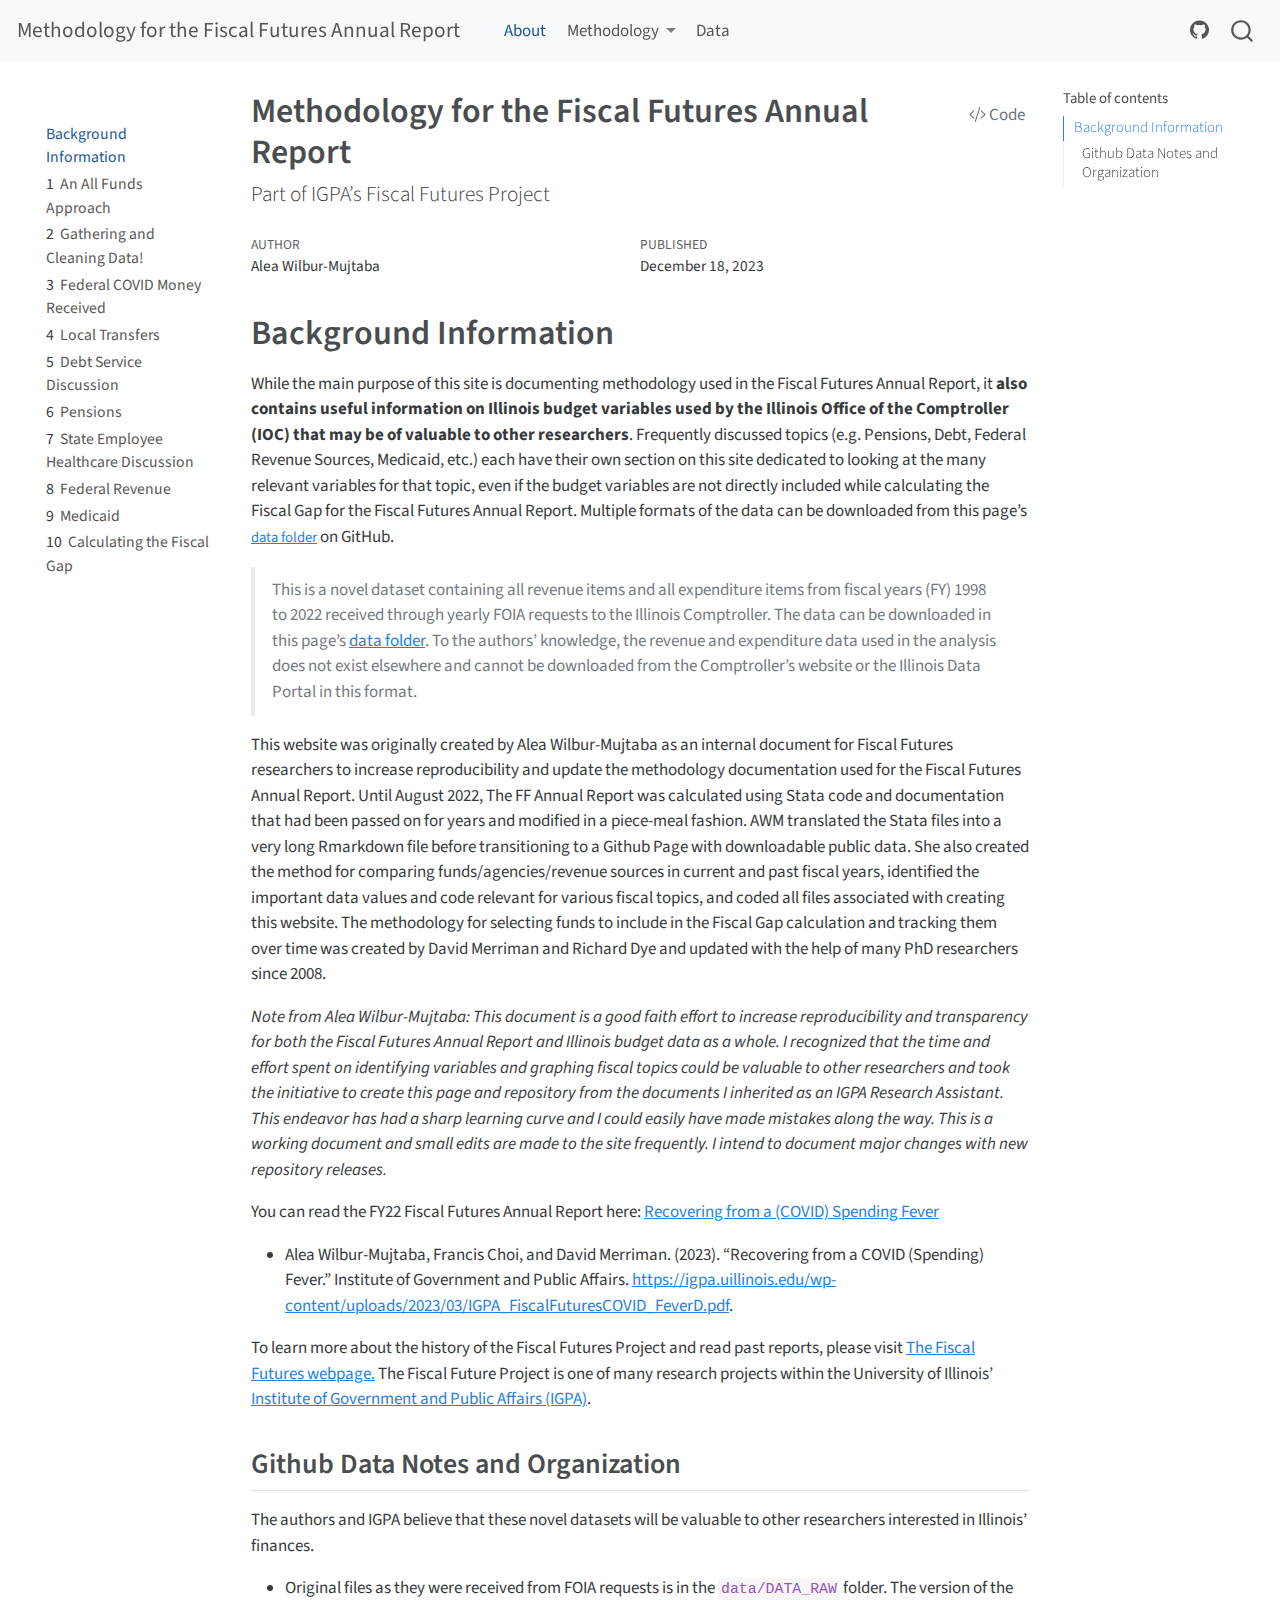
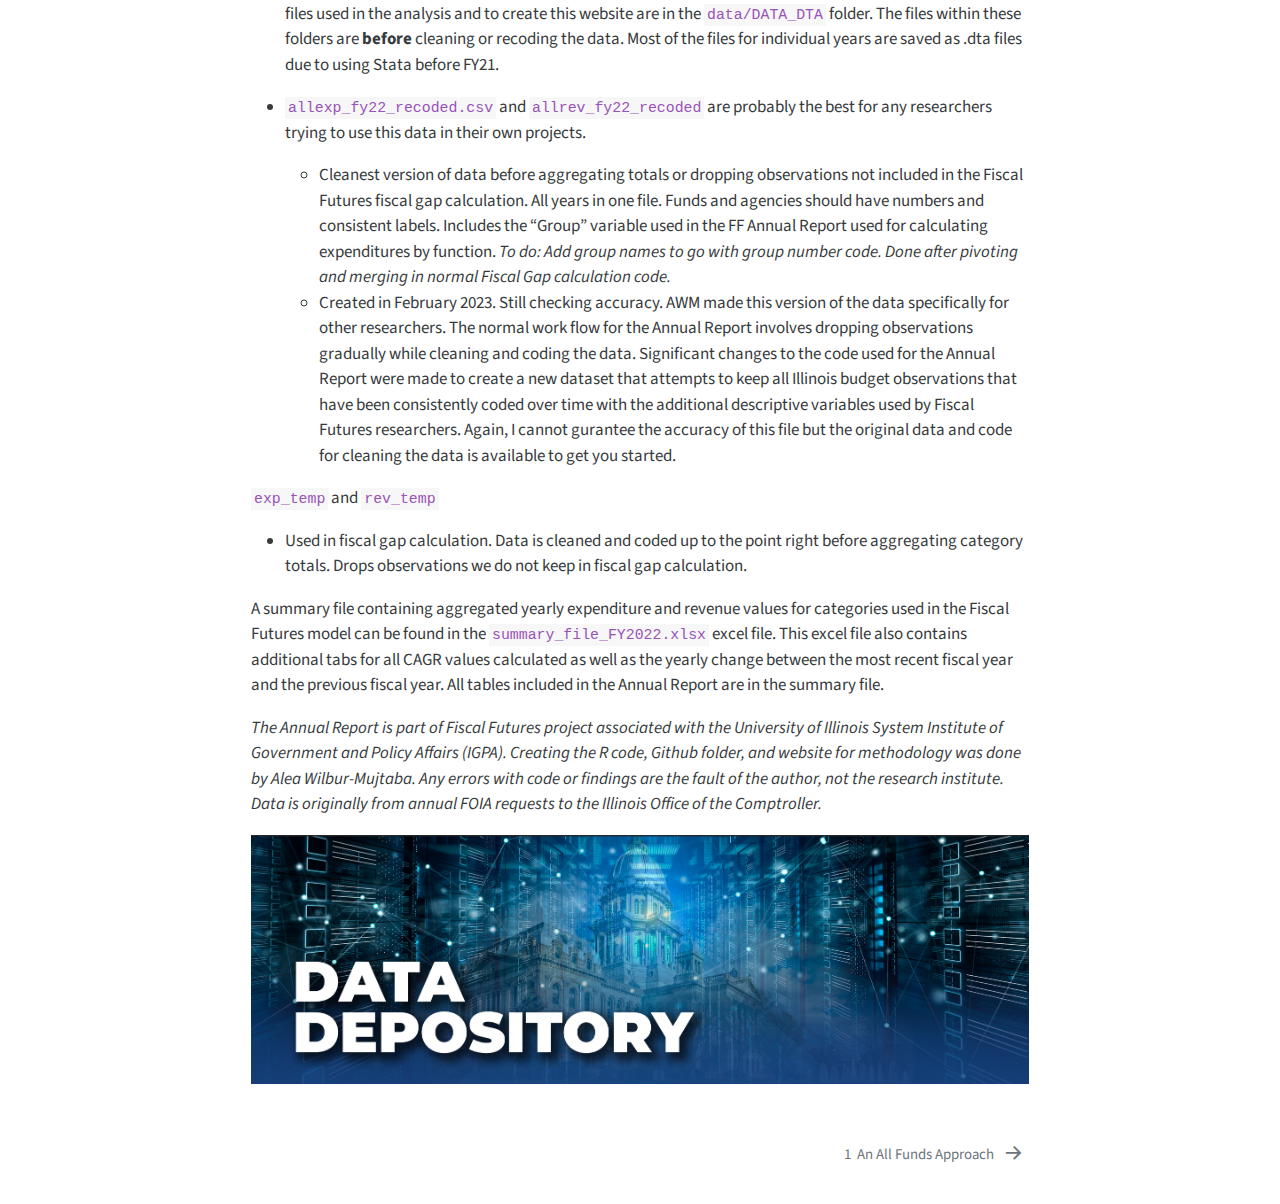
==== commit a902344b: "Built site for gh-pages" ====
--- a/index.html
+++ b/index.html
@@ -72,12 +72,10 @@
 <script src="site_libs/quarto-html/tippy.umd.min.js"></script>
 <script src="site_libs/quarto-html/anchor.min.js"></script>
 <link href="site_libs/quarto-html/tippy.css" rel="stylesheet">
-<link href="site_libs/quarto-html/quarto-syntax-highlighting.css" rel="stylesheet" class="quarto-color-scheme" id="quarto-text-highlighting-styles">
-<link href="site_libs/quarto-html/quarto-syntax-highlighting-dark.css" rel="prefetch" class="quarto-color-scheme quarto-color-alternate" id="quarto-text-highlighting-styles">
+<link href="site_libs/quarto-html/quarto-syntax-highlighting.css" rel="stylesheet" id="quarto-text-highlighting-styles">
 <script src="site_libs/bootstrap/bootstrap.min.js"></script>
 <link href="site_libs/bootstrap/bootstrap-icons.css" rel="stylesheet">
-<link href="site_libs/bootstrap/bootstrap.min.css" rel="stylesheet" class="quarto-color-scheme" id="quarto-bootstrap" data-mode="light">
-<link href="site_libs/bootstrap/bootstrap-dark.min.css" rel="prefetch" class="quarto-color-scheme quarto-color-alternate" id="quarto-bootstrap" data-mode="dark">
+<link href="site_libs/bootstrap/bootstrap.min.css" rel="stylesheet" id="quarto-bootstrap" data-mode="light">
 <script id="quarto-search-options" type="application/json">{
   "location": "navbar",
   "copy-button": false,
@@ -183,7 +181,6 @@
   </li>  
 </ul>
             <div class="quarto-navbar-tools">
-  <a href="" class="quarto-color-scheme-toggle quarto-navigation-tool  px-1" onclick="window.quartoToggleColorScheme(); return false;" title="Toggle dark mode"><i class="bi"></i></a>
 </div>
           </div> <!-- /navcollapse -->
       </div> <!-- /container-fluid -->
@@ -388,121 +385,6 @@
     }
   }
   toggleBodyColorPrimary();  
-  const disableStylesheet = (stylesheets) => {
-    for (let i=0; i < stylesheets.length; i++) {
-      const stylesheet = stylesheets[i];
-      stylesheet.rel = 'prefetch';
-    }
-  }
-  const enableStylesheet = (stylesheets) => {
-    for (let i=0; i < stylesheets.length; i++) {
-      const stylesheet = stylesheets[i];
-      stylesheet.rel = 'stylesheet';
-    }
-  }
-  const manageTransitions = (selector, allowTransitions) => {
-    const els = window.document.querySelectorAll(selector);
-    for (let i=0; i < els.length; i++) {
-      const el = els[i];
-      if (allowTransitions) {
-        el.classList.remove('notransition');
-      } else {
-        el.classList.add('notransition');
-      }
-    }
-  }
-  const toggleColorMode = (alternate) => {
-    // Switch the stylesheets
-    const alternateStylesheets = window.document.querySelectorAll('link.quarto-color-scheme.quarto-color-alternate');
-    manageTransitions('#quarto-margin-sidebar .nav-link', false);
-    if (alternate) {
-      enableStylesheet(alternateStylesheets);
-      for (const sheetNode of alternateStylesheets) {
-        if (sheetNode.id === "quarto-bootstrap") {
-          toggleBodyColorMode(sheetNode);
-        }
-      }
-    } else {
-      disableStylesheet(alternateStylesheets);
-      toggleBodyColorPrimary();
-    }
-    manageTransitions('#quarto-margin-sidebar .nav-link', true);
-    // Switch the toggles
-    const toggles = window.document.querySelectorAll('.quarto-color-scheme-toggle');
-    for (let i=0; i < toggles.length; i++) {
-      const toggle = toggles[i];
-      if (toggle) {
-        if (alternate) {
-          toggle.classList.add("alternate");     
-        } else {
-          toggle.classList.remove("alternate");
-        }
-      }
-    }
-    // Hack to workaround the fact that safari doesn't
-    // properly recolor the scrollbar when toggling (#1455)
-    if (navigator.userAgent.indexOf('Safari') > 0 && navigator.userAgent.indexOf('Chrome') == -1) {
-      manageTransitions("body", false);
-      window.scrollTo(0, 1);
-      setTimeout(() => {
-        window.scrollTo(0, 0);
-        manageTransitions("body", true);
-      }, 40);  
-    }
-  }
-  const isFileUrl = () => { 
-    return window.location.protocol === 'file:';
-  }
-  const hasAlternateSentinel = () => {  
-    let styleSentinel = getColorSchemeSentinel();
-    if (styleSentinel !== null) {
-      return styleSentinel === "alternate";
-    } else {
-      return false;
-    }
-  }
-  const setStyleSentinel = (alternate) => {
-    const value = alternate ? "alternate" : "default";
-    if (!isFileUrl()) {
-      window.localStorage.setItem("quarto-color-scheme", value);
-    } else {
-      localAlternateSentinel = value;
-    }
-  }
-  const getColorSchemeSentinel = () => {
-    if (!isFileUrl()) {
-      const storageValue = window.localStorage.getItem("quarto-color-scheme");
-      return storageValue != null ? storageValue : localAlternateSentinel;
-    } else {
-      return localAlternateSentinel;
-    }
-  }
-  let localAlternateSentinel = 'default';
-  // Dark / light mode switch
-  window.quartoToggleColorScheme = () => {
-    // Read the current dark / light value 
-    let toAlternate = !hasAlternateSentinel();
-    toggleColorMode(toAlternate);
-    setStyleSentinel(toAlternate);
-  };
-  // Ensure there is a toggle, if there isn't float one in the top right
-  if (window.document.querySelector('.quarto-color-scheme-toggle') === null) {
-    const a = window.document.createElement('a');
-    a.classList.add('top-right');
-    a.classList.add('quarto-color-scheme-toggle');
-    a.href = "";
-    a.onclick = function() { try { window.quartoToggleColorScheme(); } catch {} return false; };
-    const i = window.document.createElement("i");
-    i.classList.add('bi');
-    a.appendChild(i);
-    window.document.body.appendChild(a);
-  }
-  // Switch to dark mode if need be
-  if (hasAlternateSentinel()) {
-    toggleColorMode(true);
-  } else {
-    toggleColorMode(false);
-  }
   const icon = "";
   const anchorJS = new window.AnchorJS();
   anchorJS.options = {
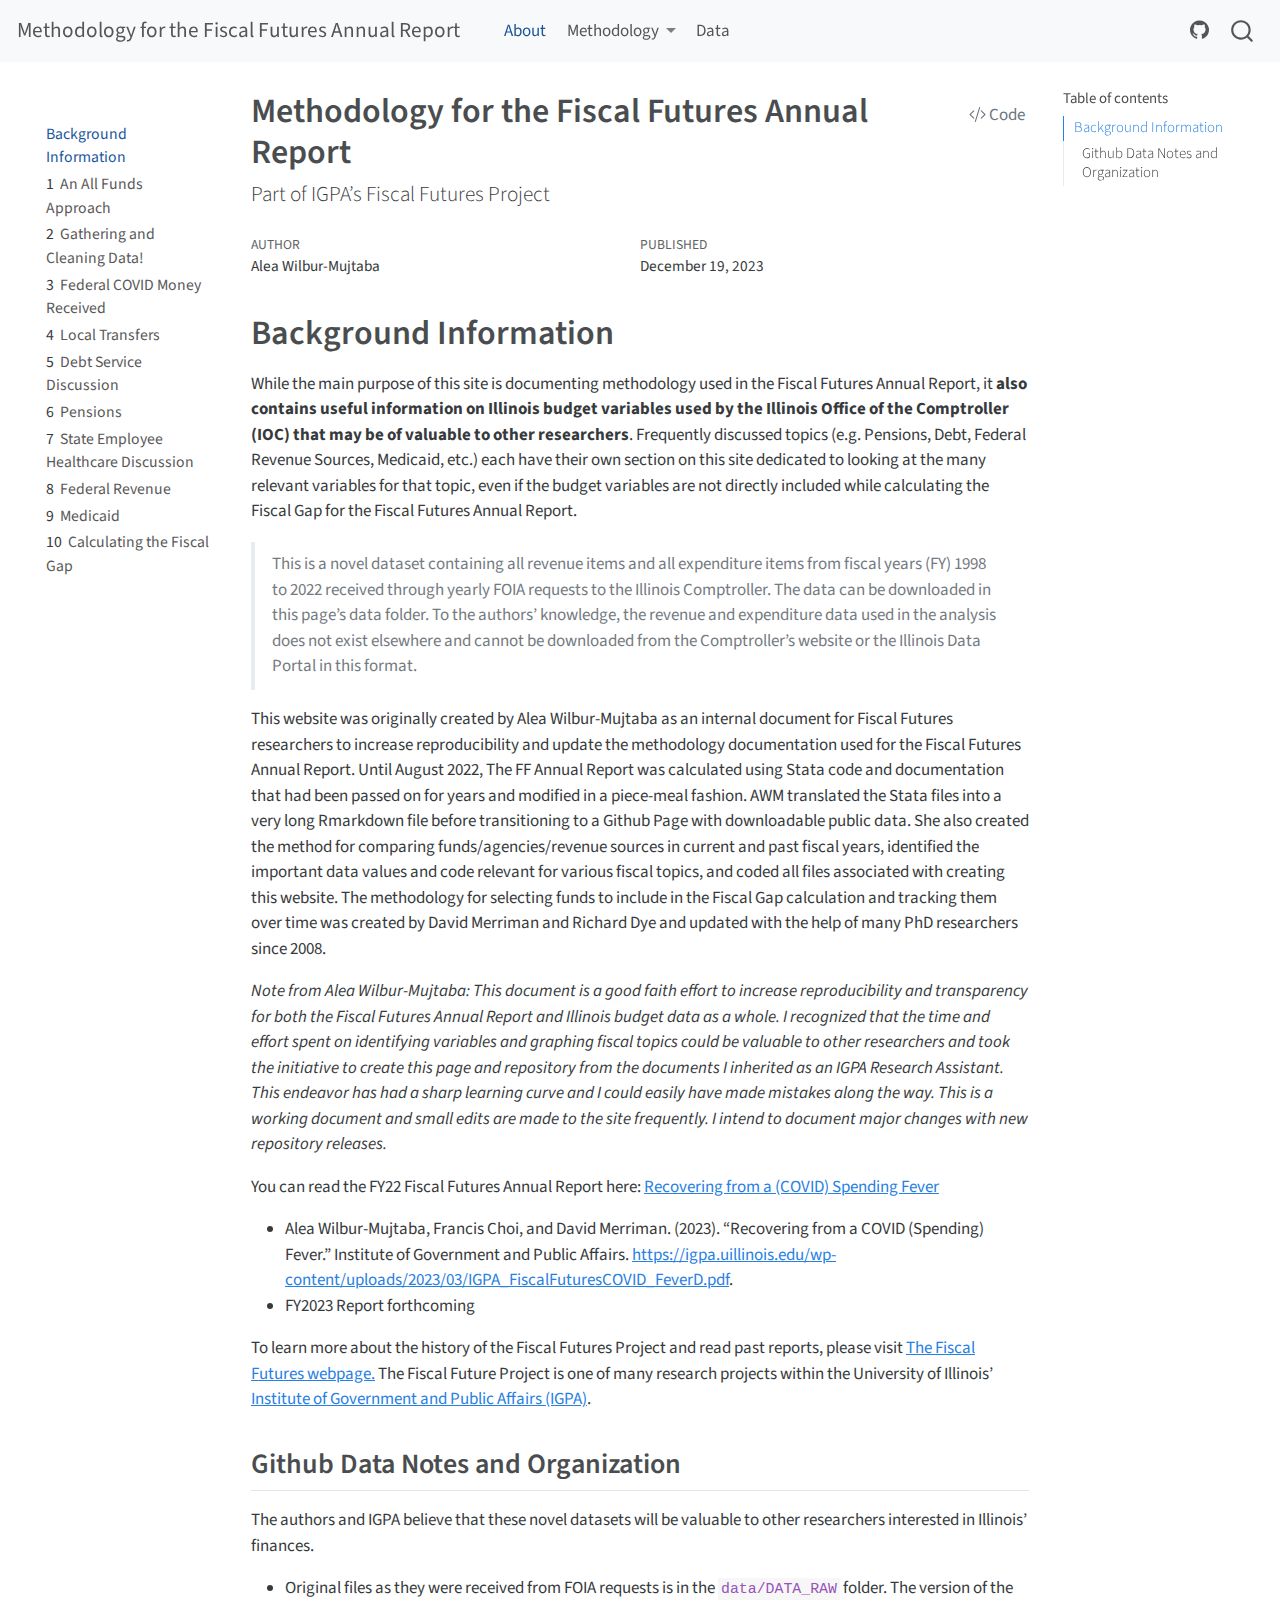
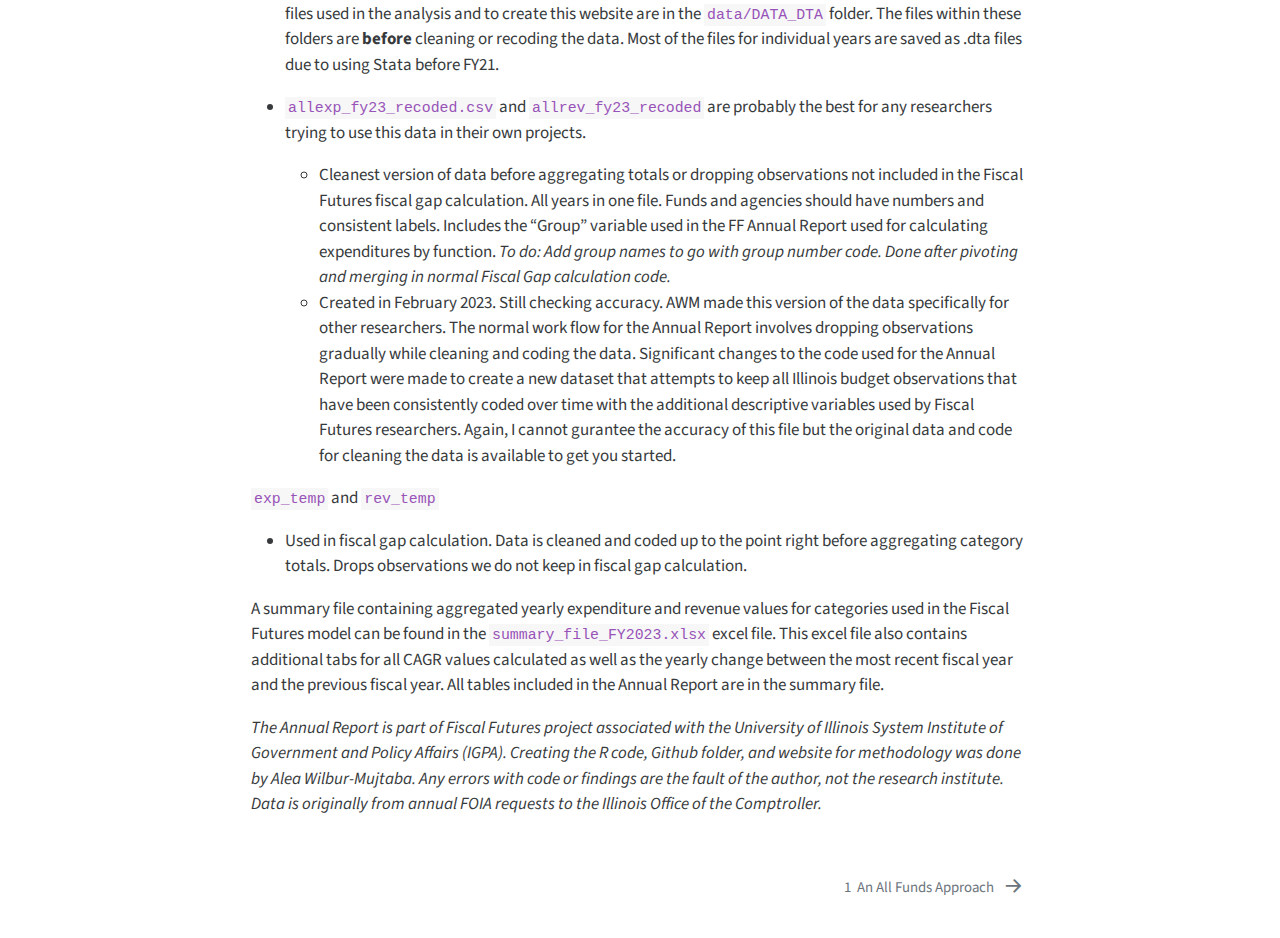
==== commit 2b5a0438: "Built site for gh-pages" ====
--- a/index.html
+++ b/index.html
@@ -7,7 +7,7 @@
 <meta name="viewport" content="width=device-width, initial-scale=1.0, user-scalable=yes">
 
 <meta name="author" content="Alea Wilbur-Mujtaba">
-<meta name="dcterms.date" content="2023-12-18">
+<meta name="dcterms.date" content="2023-12-19">
 
 <title>Methodology for the Fiscal Futures Annual Report</title>
 <style>
@@ -316,7 +316,7 @@
     <div>
     <div class="quarto-title-meta-heading">Published</div>
     <div class="quarto-title-meta-contents">
-      <p class="date">December 18, 2023</p>
+      <p class="date">December 19, 2023</p>
     </div>
   </div>
   
@@ -328,15 +328,16 @@
 
 <section id="sec-background-info" class="level1 unnumbered">
 <h1 class="unnumbered">Background Information</h1>
-<p>While the main purpose of this site is documenting methodology used in the Fiscal Futures Annual Report, it <strong>also contains useful information on Illinois budget variables used by the Illinois Office of the Comptroller (IOC) that may be of valuable to other researchers</strong>. Frequently discussed topics (e.g.&nbsp;Pensions, Debt, Federal Revenue Sources, Medicaid, etc.) each have their own section on this site dedicated to looking at the many relevant variables for that topic, even if the budget variables are not directly included while calculating the Fiscal Gap for the Fiscal Futures Annual Report. Multiple formats of the data can be downloaded from this page’s <a href="https://github.com/AleaWM/Fiscal-Futures/tree/main/data" style="caret-color: white; font-size: 11pt;">data folder</a> on GitHub.</p>
+<p>While the main purpose of this site is documenting methodology used in the Fiscal Futures Annual Report, it <strong>also contains useful information on Illinois budget variables used by the Illinois Office of the Comptroller (IOC) that may be of valuable to other researchers</strong>. Frequently discussed topics (e.g.&nbsp;Pensions, Debt, Federal Revenue Sources, Medicaid, etc.) each have their own section on this site dedicated to looking at the many relevant variables for that topic, even if the budget variables are not directly included while calculating the Fiscal Gap for the Fiscal Futures Annual Report.</p>
 <blockquote class="blockquote">
-<p>This is a novel dataset containing all revenue items and all expenditure items from fiscal years (FY) 1998 to 2022 received through yearly FOIA requests to the Illinois Comptroller. The data can be downloaded in this page’s <a href="https://github.com/AleaWM/Fiscal-Futures/tree/main/data">data folder</a>. To the authors’ knowledge, the revenue and expenditure data used in the analysis does not exist elsewhere and cannot be downloaded from the Comptroller’s website or the Illinois Data Portal in this format.</p>
+<p>This is a novel dataset containing all revenue items and all expenditure items from fiscal years (FY) 1998 to 2022 received through yearly FOIA requests to the Illinois Comptroller. The data can be downloaded in this page’s data folder. To the authors’ knowledge, the revenue and expenditure data used in the analysis does not exist elsewhere and cannot be downloaded from the Comptroller’s website or the Illinois Data Portal in this format.</p>
 </blockquote>
 <p>This website was originally created by Alea Wilbur-Mujtaba as an internal document for Fiscal Futures researchers to increase reproducibility and update the methodology documentation used for the Fiscal Futures Annual Report. Until August 2022, The FF Annual Report was calculated using Stata code and documentation that had been passed on for years and modified in a piece-meal fashion. AWM translated the Stata files into a very long Rmarkdown file before transitioning to a Github Page with downloadable public data. She also created the method for comparing funds/agencies/revenue sources in current and past fiscal years, identified the important data values and code relevant for various fiscal topics, and coded all files associated with creating this website. The methodology for selecting funds to include in the Fiscal Gap calculation and tracking them over time was created by David Merriman and Richard Dye and updated with the help of many PhD researchers since 2008.</p>
 <p><em>Note from Alea Wilbur-Mujtaba: This document is a good faith effort to increase reproducibility and transparency for both the Fiscal Futures Annual Report and Illinois budget data as a whole. I recognized that the time and effort spent on identifying variables and graphing fiscal topics could be valuable to other researchers and took the initiative to create this page and repository from the documents I inherited as an IGPA Research Assistant. This endeavor has had a sharp learning curve and I could easily have made mistakes along the way. This is a working document and small edits are made to the site frequently. I intend to document major changes with new repository releases.</em></p>
 <p>You can read the FY22 Fiscal Futures Annual Report here: <a href="https://igpa.uillinois.edu/wp-content/uploads/2023/03/IGPA_FiscalFuturesCOVID_FeverD.pdf">Recovering from a (COVID) Spending Fever</a></p>
 <ul>
 <li>Alea Wilbur-Mujtaba, Francis Choi, and David Merriman. (2023). “Recovering from a COVID (Spending) Fever.” Institute of Government and Public Affairs. <a href="https://igpa.uillinois.edu/wp-content/uploads/2023/03/IGPA_FiscalFuturesCOVID_FeverD.pdf" class="uri">https://igpa.uillinois.edu/wp-content/uploads/2023/03/IGPA_FiscalFuturesCOVID_FeverD.pdf</a>.</li>
+<li>FY2023 Report forthcoming</li>
 </ul>
 <p>To learn more about the history of the Fiscal Futures Project and read past reports, please visit <a href="https://igpa.uillinois.edu/fiscal-futures-project/">The Fiscal Futures webpage.</a> The Fiscal Future Project is one of many research projects within the University of Illinois’ <a href="https://igpa.uillinois.edu/">Institute of Government and Public Affairs (IGPA)</a>.</p>
 <section id="github-data-notes-and-organization" class="level2">
@@ -344,7 +345,7 @@
 <p>The authors and IGPA believe that these novel datasets will be valuable to other researchers interested in Illinois’ finances.</p>
 <ul>
 <li><p>Original files as they were received from FOIA requests is in the <code>data/DATA_RAW</code> folder. The version of the files used in the analysis and to create this website are in the <code>data/DATA_DTA</code> folder. The files within these folders are <strong>before</strong> cleaning or recoding the data. Most of the files for individual years are saved as .dta files due to using Stata before FY21.</p></li>
-<li><p><code>allexp_fy22_recoded.csv</code> and <code>allrev_fy22_recoded</code> are probably the best for any researchers trying to use this data in their own projects.</p>
+<li><p><code>allexp_fy23_recoded.csv</code> and <code>allrev_fy23_recoded</code> are probably the best for any researchers trying to use this data in their own projects.</p>
 <ul>
 <li>Cleanest version of data before aggregating totals or dropping observations not included in the Fiscal Futures fiscal gap calculation. All years in one file. Funds and agencies should have numbers and consistent labels. Includes the “Group” variable used in the FF Annual Report used for calculating expenditures by function. <em>To do: Add group names to go with group number code. Done after pivoting and merging in normal Fiscal Gap calculation code.</em></li>
 <li>Created in February 2023. Still checking accuracy. AWM made this version of the data specifically for other researchers. The normal work flow for the Annual Report involves dropping observations gradually while cleaning and coding the data. Significant changes to the code used for the Annual Report were made to create a new dataset that attempts to keep all Illinois budget observations that have been consistently coded over time with the additional descriptive variables used by Fiscal Futures researchers. Again, I cannot gurantee the accuracy of this file but the original data and code for cleaning the data is available to get you started.</li>
@@ -354,9 +355,8 @@
 <ul>
 <li>Used in fiscal gap calculation. Data is cleaned and coded up to the point right before aggregating category totals. Drops observations we do not keep in fiscal gap calculation.</li>
 </ul>
-<p>A summary file containing aggregated yearly expenditure and revenue values for categories used in the Fiscal Futures model can be found in the <code>summary_file_FY2022.xlsx</code> excel file. This excel file also contains additional tabs for all CAGR values calculated as well as the yearly change between the most recent fiscal year and the previous fiscal year. All tables included in the Annual Report are in the summary file.</p>
+<p>A summary file containing aggregated yearly expenditure and revenue values for categories used in the Fiscal Futures model can be found in the <code>summary_file_FY2023.xlsx</code> excel file. This excel file also contains additional tabs for all CAGR values calculated as well as the yearly change between the most recent fiscal year and the previous fiscal year. All tables included in the Annual Report are in the summary file.</p>
 <p><em>The Annual Report is part of Fiscal Futures project associated with the University of Illinois System Institute of Government and Policy Affairs (IGPA). Creating the R code, Github folder, and website for methodology was done by Alea Wilbur-Mujtaba. Any errors with code or findings are the fault of the author, not the research institute. Data is originally from annual FOIA requests to the Illinois Office of the Comptroller.</em></p>
-<p><img src="images/DataWarehouseB.jpg" class="img-fluid"></p>
 
 
 <!-- -->
@@ -668,9 +668,9 @@
 <span id="cb1-8"><a href="#cb1-8" aria-hidden="true" tabindex="-1"></a>    code-overflow: wrap</span>
 <span id="cb1-9"><a href="#cb1-9" aria-hidden="true" tabindex="-1"></a>---</span>
 <span id="cb1-10"><a href="#cb1-10" aria-hidden="true" tabindex="-1"></a></span>
-<span id="cb1-11"><a href="#cb1-11" aria-hidden="true" tabindex="-1"></a>While the main purpose of this site is documenting methodology used in the Fiscal Futures Annual Report, it **also contains useful information on Illinois budget variables used by the Illinois Office of the Comptroller (IOC) that may be of valuable to other researchers**. Frequently discussed topics (e.g. Pensions, Debt, Federal Revenue Sources, Medicaid, etc.) each have their own section on this site dedicated to looking at the many relevant variables for that topic, even if the budget variables are not directly included while calculating the Fiscal Gap for the Fiscal Futures Annual Report. Multiple formats of the data can be downloaded from this page's <span class="co">[</span><span class="ot">data folder</span><span class="co">](https://github.com/AleaWM/Fiscal-Futures/tree/main/data)</span>{style="caret-color: white; font-size: 11pt;"} on GitHub.</span>
+<span id="cb1-11"><a href="#cb1-11" aria-hidden="true" tabindex="-1"></a>While the main purpose of this site is documenting methodology used in the Fiscal Futures Annual Report, it **also contains useful information on Illinois budget variables used by the Illinois Office of the Comptroller (IOC) that may be of valuable to other researchers**. Frequently discussed topics (e.g. Pensions, Debt, Federal Revenue Sources, Medicaid, etc.) each have their own section on this site dedicated to looking at the many relevant variables for that topic, even if the budget variables are not directly included while calculating the Fiscal Gap for the Fiscal Futures Annual Report.</span>
 <span id="cb1-12"><a href="#cb1-12" aria-hidden="true" tabindex="-1"></a></span>
-<span id="cb1-13"><a href="#cb1-13" aria-hidden="true" tabindex="-1"></a><span class="at">&gt; This is a novel dataset containing all revenue items and all expenditure items from fiscal years (FY) 1998 to 2022 received through yearly FOIA requests to the Illinois Comptroller. The data can be downloaded in this page's </span><span class="co">[</span><span class="ot">data folder</span><span class="co">](https://github.com/AleaWM/Fiscal-Futures/tree/main/data)</span><span class="at">. To the authors' knowledge, the revenue and expenditure data used in the analysis does not exist elsewhere and cannot be downloaded from the Comptroller's website or the Illinois Data Portal in this format.</span></span>
+<span id="cb1-13"><a href="#cb1-13" aria-hidden="true" tabindex="-1"></a><span class="at">&gt; This is a novel dataset containing all revenue items and all expenditure items from fiscal years (FY) 1998 to 2022 received through yearly FOIA requests to the Illinois Comptroller. The data can be downloaded in this page's data folder. To the authors' knowledge, the revenue and expenditure data used in the analysis does not exist elsewhere and cannot be downloaded from the Comptroller's website or the Illinois Data Portal in this format.</span></span>
 <span id="cb1-14"><a href="#cb1-14" aria-hidden="true" tabindex="-1"></a></span>
 <span id="cb1-15"><a href="#cb1-15" aria-hidden="true" tabindex="-1"></a>This website was originally created by Alea Wilbur-Mujtaba as an internal document for Fiscal Futures researchers to increase reproducibility and update the methodology documentation used for the Fiscal Futures Annual Report. Until August 2022, The FF Annual Report was calculated using Stata code and documentation that had been passed on for years and modified in a piece-meal fashion. AWM translated the Stata files into a very long Rmarkdown file before transitioning to a Github Page with downloadable public data. She also created the method for comparing funds/agencies/revenue sources in current and past fiscal years, identified the important data values and code relevant for various fiscal topics, and coded all files associated with creating this website. The methodology for selecting funds to include in the Fiscal Gap calculation and tracking them over time was created by David Merriman and Richard Dye and updated with the help of many PhD researchers since 2008.</span>
 <span id="cb1-16"><a href="#cb1-16" aria-hidden="true" tabindex="-1"></a></span>
@@ -679,29 +679,28 @@
 <span id="cb1-19"><a href="#cb1-19" aria-hidden="true" tabindex="-1"></a>You can read the FY22 Fiscal Futures Annual Report here: <span class="co">[</span><span class="ot">Recovering from a (COVID) Spending Fever</span><span class="co">](https://igpa.uillinois.edu/wp-content/uploads/2023/03/IGPA_FiscalFuturesCOVID_FeverD.pdf)</span></span>
 <span id="cb1-20"><a href="#cb1-20" aria-hidden="true" tabindex="-1"></a></span>
 <span id="cb1-21"><a href="#cb1-21" aria-hidden="true" tabindex="-1"></a><span class="ss">-   </span>Alea Wilbur-Mujtaba, Francis Choi, and David Merriman. (2023). "Recovering from a COVID (Spending) Fever." Institute of Government and Public Affairs. <span class="ot">&lt;https://igpa.uillinois.edu/wp-content/uploads/2023/03/IGPA_FiscalFuturesCOVID_FeverD.pdf&gt;</span>.</span>
-<span id="cb1-22"><a href="#cb1-22" aria-hidden="true" tabindex="-1"></a></span>
-<span id="cb1-23"><a href="#cb1-23" aria-hidden="true" tabindex="-1"></a>To learn more about the history of the Fiscal Futures Project and read past reports, please visit <span class="co">[</span><span class="ot">The Fiscal Futures webpage.</span><span class="co">](https://igpa.uillinois.edu/fiscal-futures-project/)</span> The Fiscal Future Project is one of many research projects within the University of Illinois' <span class="co">[</span><span class="ot">Institute of Government and Public Affairs (IGPA)</span><span class="co">](https://igpa.uillinois.edu/)</span>.</span>
-<span id="cb1-24"><a href="#cb1-24" aria-hidden="true" tabindex="-1"></a></span>
-<span id="cb1-25"><a href="#cb1-25" aria-hidden="true" tabindex="-1"></a><span class="fu">## Github Data Notes and Organization</span></span>
-<span id="cb1-26"><a href="#cb1-26" aria-hidden="true" tabindex="-1"></a></span>
-<span id="cb1-27"><a href="#cb1-27" aria-hidden="true" tabindex="-1"></a>The authors and IGPA believe that these novel datasets will be valuable to other researchers interested in Illinois' finances.</span>
-<span id="cb1-28"><a href="#cb1-28" aria-hidden="true" tabindex="-1"></a></span>
-<span id="cb1-29"><a href="#cb1-29" aria-hidden="true" tabindex="-1"></a><span class="ss">-   </span>Original files as they were received from FOIA requests is in the <span class="in">`data/DATA_RAW`</span> folder. The version of the files used in the analysis and to create this website are in the <span class="in">`data/DATA_DTA`</span> folder. The files within these folders are **before** cleaning or recoding the data. Most of the files for individual years are saved as .dta files due to using Stata before FY21.</span>
-<span id="cb1-30"><a href="#cb1-30" aria-hidden="true" tabindex="-1"></a></span>
-<span id="cb1-31"><a href="#cb1-31" aria-hidden="true" tabindex="-1"></a><span class="ss">-   </span><span class="in">`allexp_fy22_recoded.csv`</span> and <span class="in">`allrev_fy22_recoded`</span> are probably the best for any researchers trying to use this data in their own projects.</span>
-<span id="cb1-32"><a href="#cb1-32" aria-hidden="true" tabindex="-1"></a></span>
-<span id="cb1-33"><a href="#cb1-33" aria-hidden="true" tabindex="-1"></a><span class="ss">    -   </span>Cleanest version of data before aggregating totals or dropping observations not included in the Fiscal Futures fiscal gap calculation. All years in one file. Funds and agencies should have numbers and consistent labels. Includes the "Group" variable used in the FF Annual Report used for calculating expenditures by function. *To do: Add group names to go with group number code. Done after pivoting and merging in normal Fiscal Gap calculation code.*</span>
-<span id="cb1-34"><a href="#cb1-34" aria-hidden="true" tabindex="-1"></a><span class="ss">    -   </span>Created in February 2023. Still checking accuracy. AWM made this version of the data specifically for other researchers. The normal work flow for the Annual Report involves dropping observations gradually while cleaning and coding the data. Significant changes to the code used for the Annual Report were made to create a new dataset that attempts to keep all Illinois budget observations that have been consistently coded over time with the additional descriptive variables used by Fiscal Futures researchers. Again, I cannot gurantee the accuracy of this file but the original data and code for cleaning the data is available to get you started.</span>
-<span id="cb1-35"><a href="#cb1-35" aria-hidden="true" tabindex="-1"></a></span>
-<span id="cb1-36"><a href="#cb1-36" aria-hidden="true" tabindex="-1"></a><span class="in">`exp_temp`</span> and <span class="in">`rev_temp`</span></span>
-<span id="cb1-37"><a href="#cb1-37" aria-hidden="true" tabindex="-1"></a></span>
-<span id="cb1-38"><a href="#cb1-38" aria-hidden="true" tabindex="-1"></a><span class="ss">-   </span>Used in fiscal gap calculation. Data is cleaned and coded up to the point right before aggregating category totals. Drops observations we do not keep in fiscal gap calculation.</span>
-<span id="cb1-39"><a href="#cb1-39" aria-hidden="true" tabindex="-1"></a></span>
-<span id="cb1-40"><a href="#cb1-40" aria-hidden="true" tabindex="-1"></a>A summary file containing aggregated yearly expenditure and revenue values for categories used in the Fiscal Futures model can be found in the <span class="in">`summary_file_FY2022.xlsx`</span> excel file. This excel file also contains additional tabs for all CAGR values calculated as well as the yearly change between the most recent fiscal year and the previous fiscal year. All tables included in the Annual Report are in the summary file.</span>
-<span id="cb1-41"><a href="#cb1-41" aria-hidden="true" tabindex="-1"></a></span>
-<span id="cb1-42"><a href="#cb1-42" aria-hidden="true" tabindex="-1"></a>*The Annual Report is part of Fiscal Futures project associated with the University of Illinois System Institute of Government and Policy Affairs (IGPA). Creating the R code, Github folder, and website for methodology was done by Alea Wilbur-Mujtaba. Any errors with code or findings are the fault of the author, not the research institute. Data is originally from annual FOIA requests to the Illinois Office of the Comptroller.*</span>
-<span id="cb1-43"><a href="#cb1-43" aria-hidden="true" tabindex="-1"></a></span>
-<span id="cb1-44"><a href="#cb1-44" aria-hidden="true" tabindex="-1"></a><span class="al">![](images/DataWarehouseB.jpg)</span></span></code><button title="Copy to Clipboard" class="code-copy-button"><i class="bi"></i></button></pre></div>
+<span id="cb1-22"><a href="#cb1-22" aria-hidden="true" tabindex="-1"></a><span class="ss">-   </span>FY2023 Report forthcoming</span>
+<span id="cb1-23"><a href="#cb1-23" aria-hidden="true" tabindex="-1"></a></span>
+<span id="cb1-24"><a href="#cb1-24" aria-hidden="true" tabindex="-1"></a>To learn more about the history of the Fiscal Futures Project and read past reports, please visit <span class="co">[</span><span class="ot">The Fiscal Futures webpage.</span><span class="co">](https://igpa.uillinois.edu/fiscal-futures-project/)</span> The Fiscal Future Project is one of many research projects within the University of Illinois' <span class="co">[</span><span class="ot">Institute of Government and Public Affairs (IGPA)</span><span class="co">](https://igpa.uillinois.edu/)</span>.</span>
+<span id="cb1-25"><a href="#cb1-25" aria-hidden="true" tabindex="-1"></a></span>
+<span id="cb1-26"><a href="#cb1-26" aria-hidden="true" tabindex="-1"></a><span class="fu">## Github Data Notes and Organization</span></span>
+<span id="cb1-27"><a href="#cb1-27" aria-hidden="true" tabindex="-1"></a></span>
+<span id="cb1-28"><a href="#cb1-28" aria-hidden="true" tabindex="-1"></a>The authors and IGPA believe that these novel datasets will be valuable to other researchers interested in Illinois' finances.</span>
+<span id="cb1-29"><a href="#cb1-29" aria-hidden="true" tabindex="-1"></a></span>
+<span id="cb1-30"><a href="#cb1-30" aria-hidden="true" tabindex="-1"></a><span class="ss">-   </span>Original files as they were received from FOIA requests is in the <span class="in">`data/DATA_RAW`</span> folder. The version of the files used in the analysis and to create this website are in the <span class="in">`data/DATA_DTA`</span> folder. The files within these folders are **before** cleaning or recoding the data. Most of the files for individual years are saved as .dta files due to using Stata before FY21.</span>
+<span id="cb1-31"><a href="#cb1-31" aria-hidden="true" tabindex="-1"></a></span>
+<span id="cb1-32"><a href="#cb1-32" aria-hidden="true" tabindex="-1"></a><span class="ss">-   </span><span class="in">`allexp_fy23_recoded.csv`</span> and <span class="in">`allrev_fy23_recoded`</span> are probably the best for any researchers trying to use this data in their own projects.</span>
+<span id="cb1-33"><a href="#cb1-33" aria-hidden="true" tabindex="-1"></a></span>
+<span id="cb1-34"><a href="#cb1-34" aria-hidden="true" tabindex="-1"></a><span class="ss">    -   </span>Cleanest version of data before aggregating totals or dropping observations not included in the Fiscal Futures fiscal gap calculation. All years in one file. Funds and agencies should have numbers and consistent labels. Includes the "Group" variable used in the FF Annual Report used for calculating expenditures by function. *To do: Add group names to go with group number code. Done after pivoting and merging in normal Fiscal Gap calculation code.*</span>
+<span id="cb1-35"><a href="#cb1-35" aria-hidden="true" tabindex="-1"></a><span class="ss">    -   </span>Created in February 2023. Still checking accuracy. AWM made this version of the data specifically for other researchers. The normal work flow for the Annual Report involves dropping observations gradually while cleaning and coding the data. Significant changes to the code used for the Annual Report were made to create a new dataset that attempts to keep all Illinois budget observations that have been consistently coded over time with the additional descriptive variables used by Fiscal Futures researchers. Again, I cannot gurantee the accuracy of this file but the original data and code for cleaning the data is available to get you started.</span>
+<span id="cb1-36"><a href="#cb1-36" aria-hidden="true" tabindex="-1"></a></span>
+<span id="cb1-37"><a href="#cb1-37" aria-hidden="true" tabindex="-1"></a><span class="in">`exp_temp`</span> and <span class="in">`rev_temp`</span></span>
+<span id="cb1-38"><a href="#cb1-38" aria-hidden="true" tabindex="-1"></a></span>
+<span id="cb1-39"><a href="#cb1-39" aria-hidden="true" tabindex="-1"></a><span class="ss">-   </span>Used in fiscal gap calculation. Data is cleaned and coded up to the point right before aggregating category totals. Drops observations we do not keep in fiscal gap calculation.</span>
+<span id="cb1-40"><a href="#cb1-40" aria-hidden="true" tabindex="-1"></a></span>
+<span id="cb1-41"><a href="#cb1-41" aria-hidden="true" tabindex="-1"></a>A summary file containing aggregated yearly expenditure and revenue values for categories used in the Fiscal Futures model can be found in the <span class="in">`summary_file_FY2023.xlsx`</span> excel file. This excel file also contains additional tabs for all CAGR values calculated as well as the yearly change between the most recent fiscal year and the previous fiscal year. All tables included in the Annual Report are in the summary file.</span>
+<span id="cb1-42"><a href="#cb1-42" aria-hidden="true" tabindex="-1"></a></span>
+<span id="cb1-43"><a href="#cb1-43" aria-hidden="true" tabindex="-1"></a>*The Annual Report is part of Fiscal Futures project associated with the University of Illinois System Institute of Government and Policy Affairs (IGPA). Creating the R code, Github folder, and website for methodology was done by Alea Wilbur-Mujtaba. Any errors with code or findings are the fault of the author, not the research institute. Data is originally from annual FOIA requests to the Illinois Office of the Comptroller.*</span></code><button title="Copy to Clipboard" class="code-copy-button"><i class="bi"></i></button></pre></div>
 </div></div></div></div></div>
 </div> <!-- /content -->
 
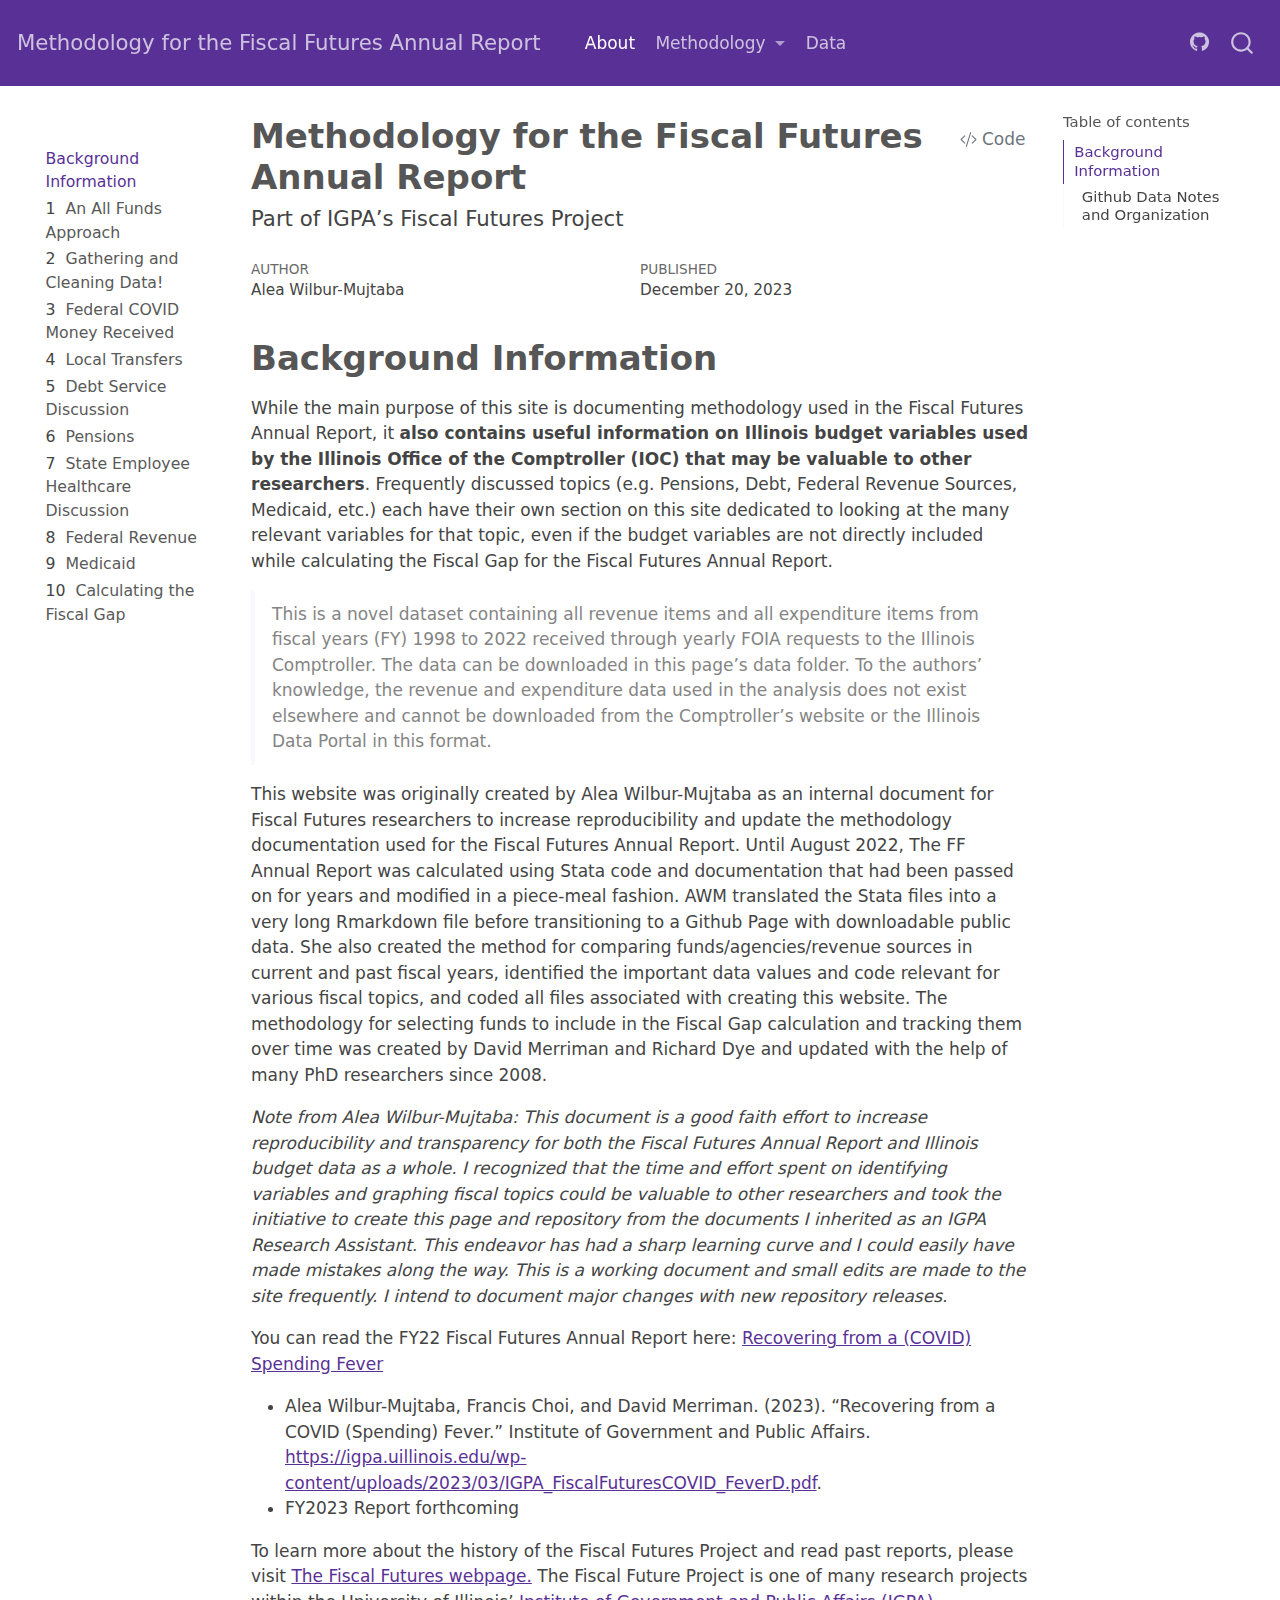
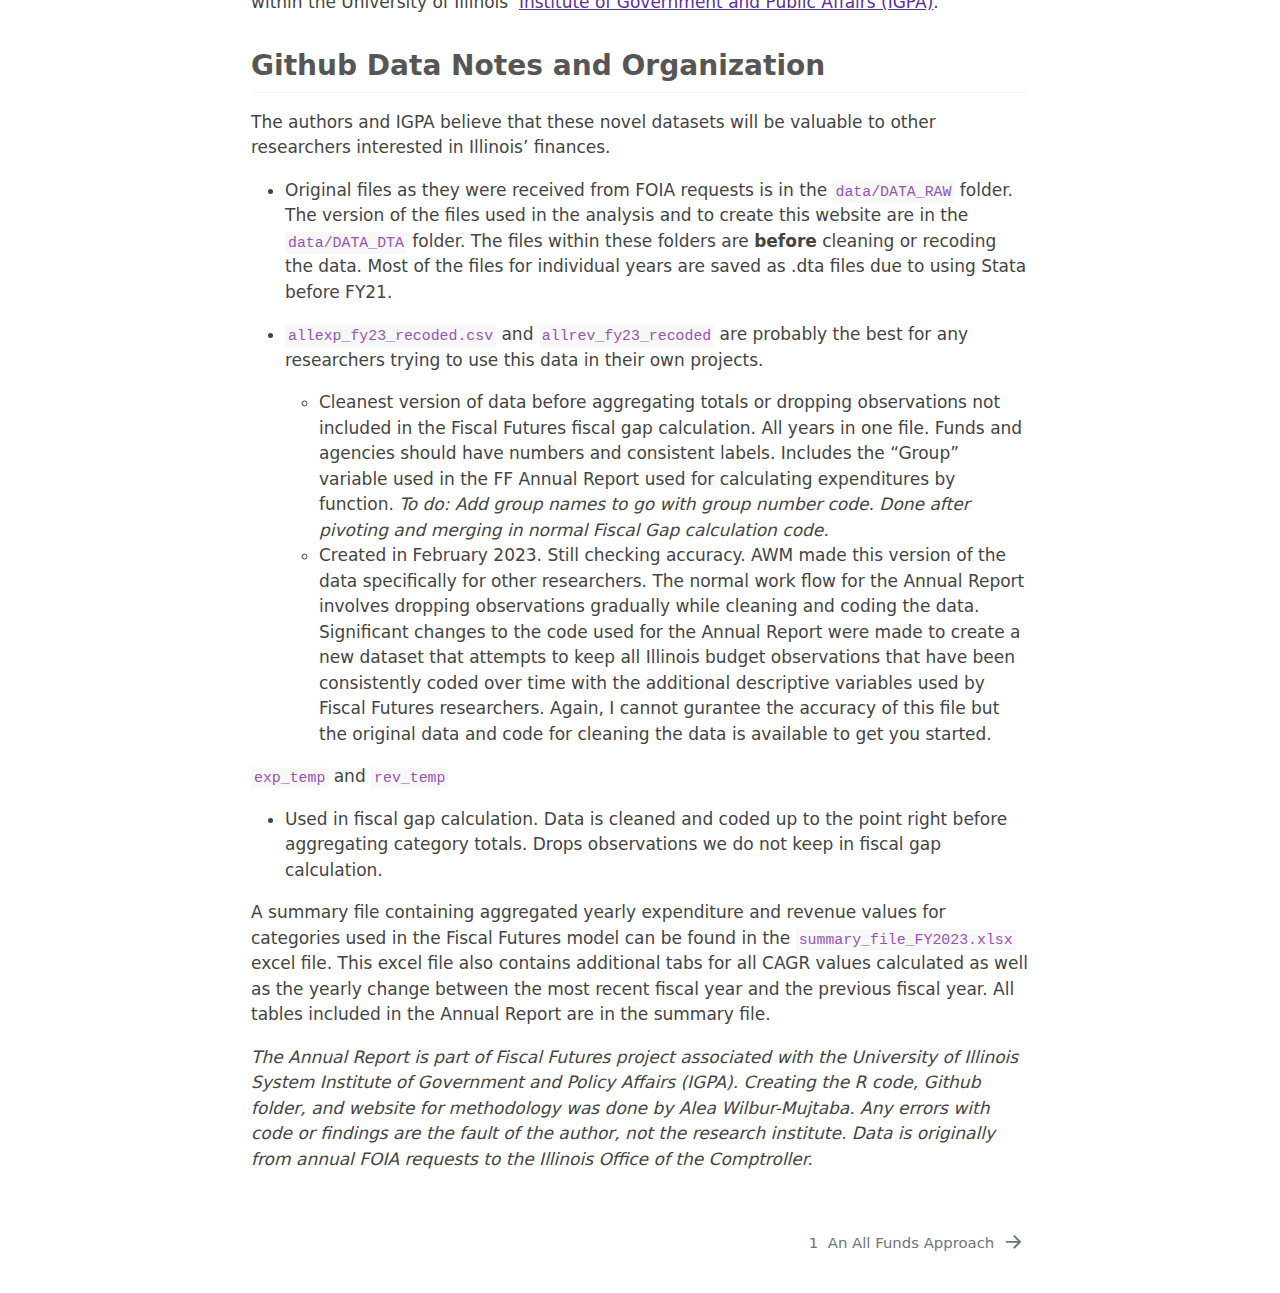
==== commit 20a50ac3: "Built site for gh-pages" ====
--- a/index.html
+++ b/index.html
@@ -7,7 +7,7 @@
 <meta name="viewport" content="width=device-width, initial-scale=1.0, user-scalable=yes">
 
 <meta name="author" content="Alea Wilbur-Mujtaba">
-<meta name="dcterms.date" content="2023-12-19">
+<meta name="dcterms.date" content="2023-12-20">
 
 <title>Methodology for the Fiscal Futures Annual Report</title>
 <style>
@@ -316,7 +316,7 @@
     <div>
     <div class="quarto-title-meta-heading">Published</div>
     <div class="quarto-title-meta-contents">
-      <p class="date">December 19, 2023</p>
+      <p class="date">December 20, 2023</p>
     </div>
   </div>
   
@@ -328,7 +328,7 @@
 
 <section id="sec-background-info" class="level1 unnumbered">
 <h1 class="unnumbered">Background Information</h1>
-<p>While the main purpose of this site is documenting methodology used in the Fiscal Futures Annual Report, it <strong>also contains useful information on Illinois budget variables used by the Illinois Office of the Comptroller (IOC) that may be of valuable to other researchers</strong>. Frequently discussed topics (e.g.&nbsp;Pensions, Debt, Federal Revenue Sources, Medicaid, etc.) each have their own section on this site dedicated to looking at the many relevant variables for that topic, even if the budget variables are not directly included while calculating the Fiscal Gap for the Fiscal Futures Annual Report.</p>
+<p>While the main purpose of this site is documenting methodology used in the Fiscal Futures Annual Report, it <strong>also contains useful information on Illinois budget variables used by the Illinois Office of the Comptroller (IOC) that may be valuable to other researchers</strong>. Frequently discussed topics (e.g.&nbsp;Pensions, Debt, Federal Revenue Sources, Medicaid, etc.) each have their own section on this site dedicated to looking at the many relevant variables for that topic, even if the budget variables are not directly included while calculating the Fiscal Gap for the Fiscal Futures Annual Report.</p>
 <blockquote class="blockquote">
 <p>This is a novel dataset containing all revenue items and all expenditure items from fiscal years (FY) 1998 to 2022 received through yearly FOIA requests to the Illinois Comptroller. The data can be downloaded in this page’s data folder. To the authors’ knowledge, the revenue and expenditure data used in the analysis does not exist elsewhere and cannot be downloaded from the Comptroller’s website or the Illinois Data Portal in this format.</p>
 </blockquote>
@@ -668,7 +668,7 @@
 <span id="cb1-8"><a href="#cb1-8" aria-hidden="true" tabindex="-1"></a>    code-overflow: wrap</span>
 <span id="cb1-9"><a href="#cb1-9" aria-hidden="true" tabindex="-1"></a>---</span>
 <span id="cb1-10"><a href="#cb1-10" aria-hidden="true" tabindex="-1"></a></span>
-<span id="cb1-11"><a href="#cb1-11" aria-hidden="true" tabindex="-1"></a>While the main purpose of this site is documenting methodology used in the Fiscal Futures Annual Report, it **also contains useful information on Illinois budget variables used by the Illinois Office of the Comptroller (IOC) that may be of valuable to other researchers**. Frequently discussed topics (e.g. Pensions, Debt, Federal Revenue Sources, Medicaid, etc.) each have their own section on this site dedicated to looking at the many relevant variables for that topic, even if the budget variables are not directly included while calculating the Fiscal Gap for the Fiscal Futures Annual Report.</span>
+<span id="cb1-11"><a href="#cb1-11" aria-hidden="true" tabindex="-1"></a>While the main purpose of this site is documenting methodology used in the Fiscal Futures Annual Report, it **also contains useful information on Illinois budget variables used by the Illinois Office of the Comptroller (IOC) that may be valuable to other researchers**. Frequently discussed topics (e.g. Pensions, Debt, Federal Revenue Sources, Medicaid, etc.) each have their own section on this site dedicated to looking at the many relevant variables for that topic, even if the budget variables are not directly included while calculating the Fiscal Gap for the Fiscal Futures Annual Report.</span>
 <span id="cb1-12"><a href="#cb1-12" aria-hidden="true" tabindex="-1"></a></span>
 <span id="cb1-13"><a href="#cb1-13" aria-hidden="true" tabindex="-1"></a><span class="at">&gt; This is a novel dataset containing all revenue items and all expenditure items from fiscal years (FY) 1998 to 2022 received through yearly FOIA requests to the Illinois Comptroller. The data can be downloaded in this page's data folder. To the authors' knowledge, the revenue and expenditure data used in the analysis does not exist elsewhere and cannot be downloaded from the Comptroller's website or the Illinois Data Portal in this format.</span></span>
 <span id="cb1-14"><a href="#cb1-14" aria-hidden="true" tabindex="-1"></a></span>
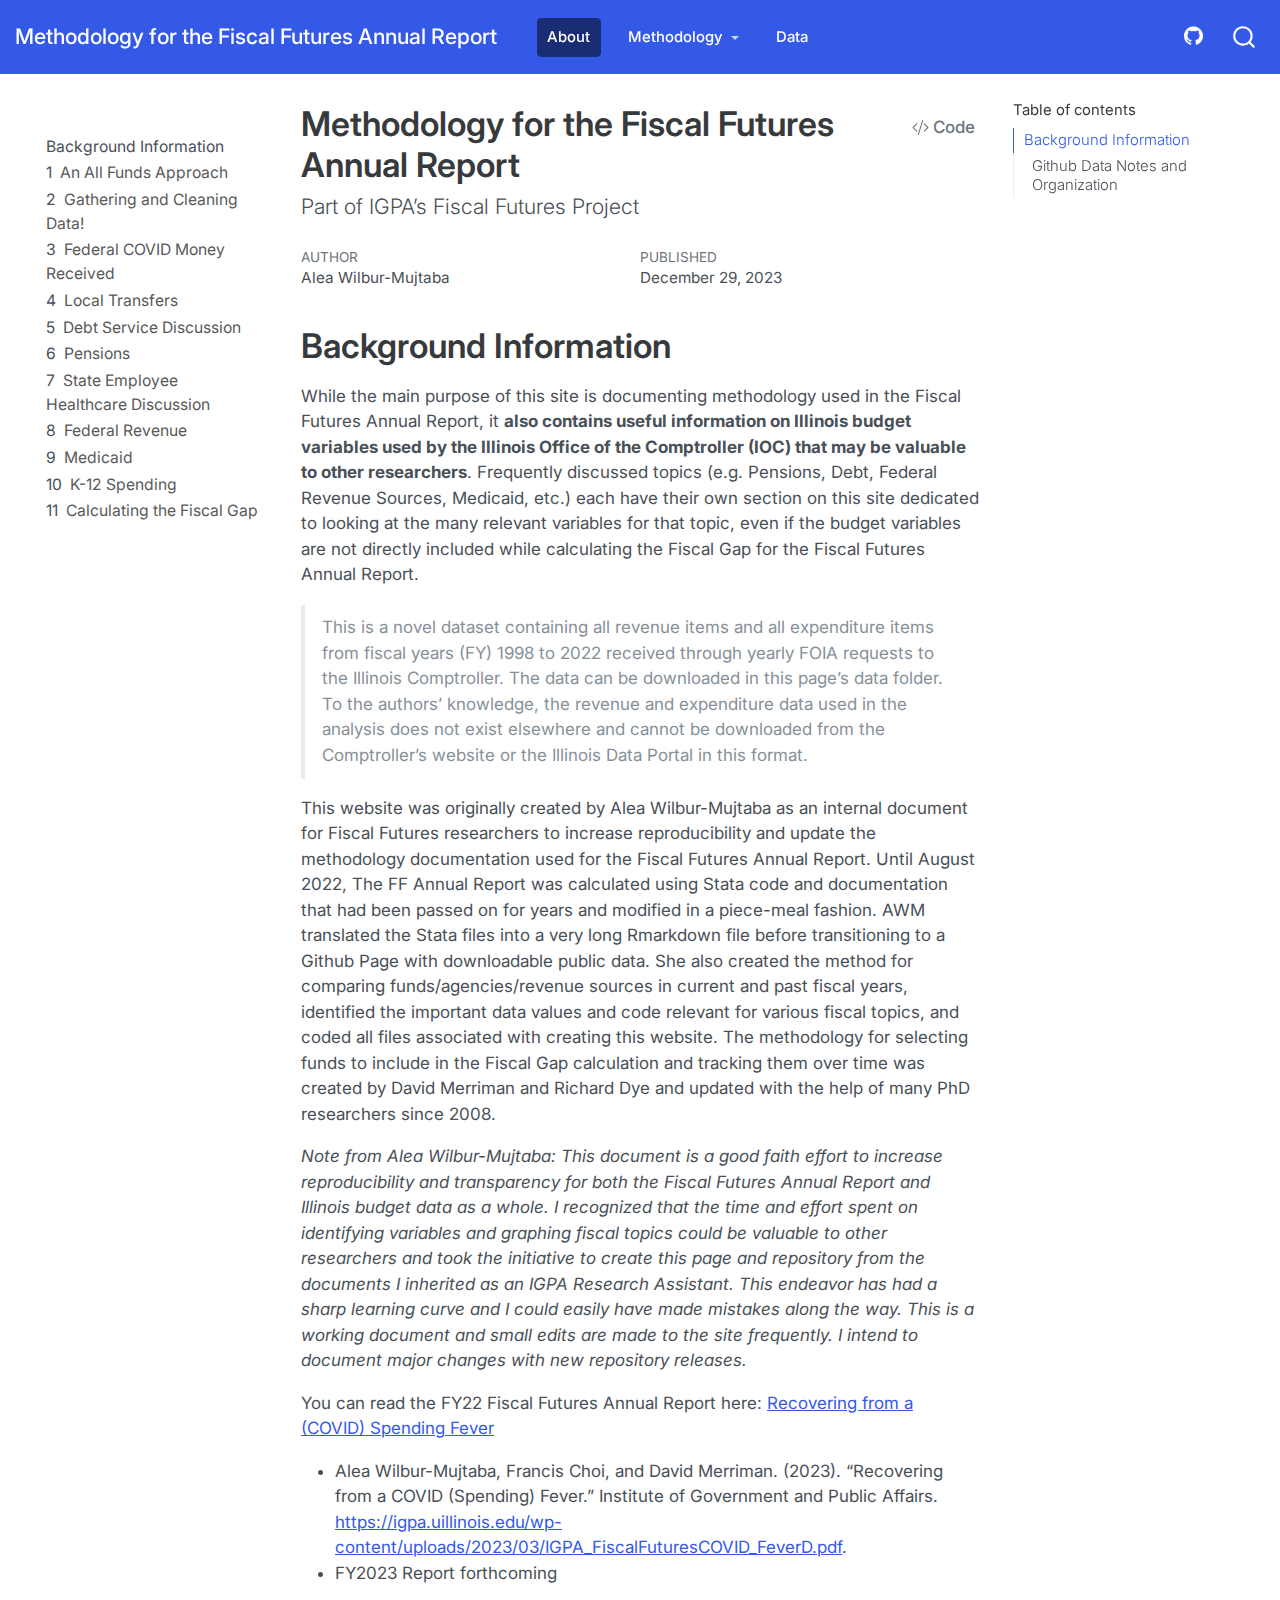
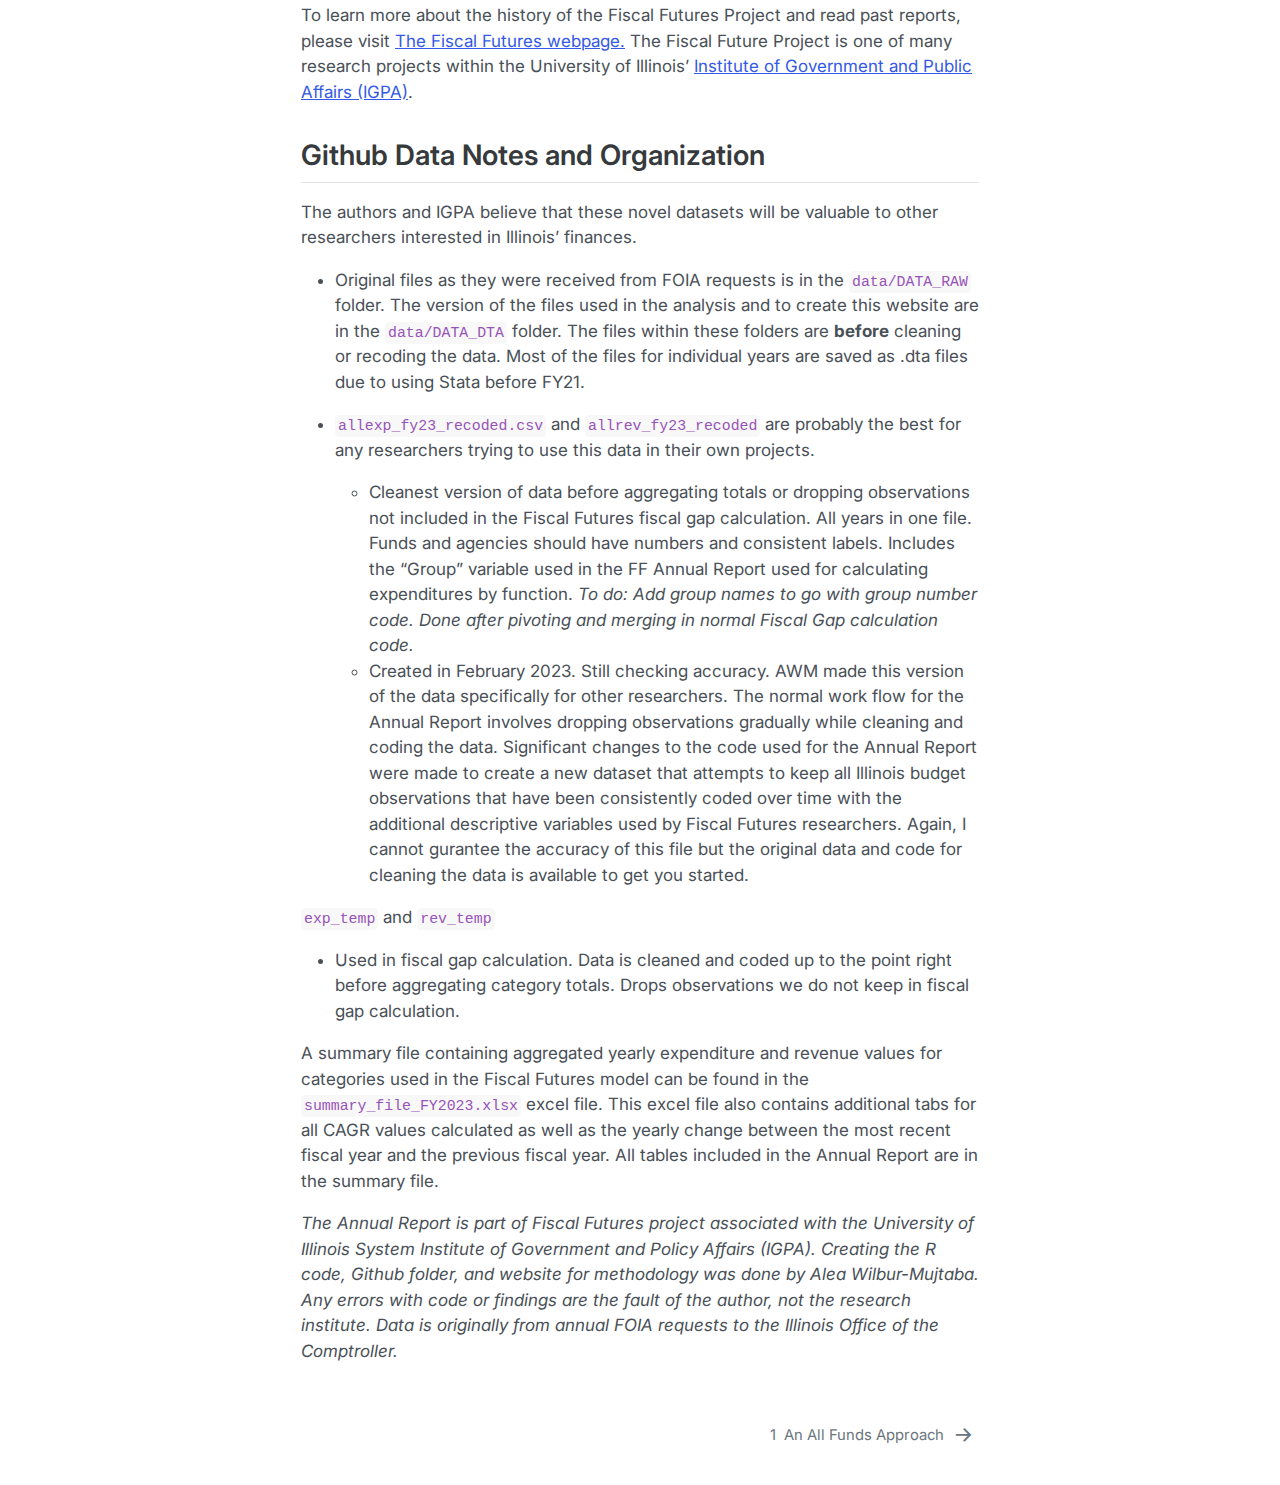
==== commit afe85582: "Built site for gh-pages" ====
--- a/index.html
+++ b/index.html
@@ -7,7 +7,7 @@
 <meta name="viewport" content="width=device-width, initial-scale=1.0, user-scalable=yes">
 
 <meta name="author" content="Alea Wilbur-Mujtaba">
-<meta name="dcterms.date" content="2023-12-20">
+<meta name="dcterms.date" content="2023-12-29">
 
 <title>Methodology for the Fiscal Futures Annual Report</title>
 <style>
@@ -162,6 +162,7 @@
     <a class="dropdown-item" href="./Medicaid.html" rel="" target="">
  <span class="dropdown-text">Medicaid</span></a>
   </li>  
+        <li class="dropdown-header">K12-Spending.qmd</li>
         <li>
     <a class="dropdown-item" href="./Everything.html" rel="" target="">
  <span class="dropdown-text">Calculating the Fiscal Gap</span></a>
@@ -169,7 +170,7 @@
     </ul>
   </li>
   <li class="nav-item">
-    <a class="nav-link" href="https://github.com/AleaWM/https://github.com/AleaWM/Fiscal-Futures-IL-FY2023.git/tree/main/data" rel="" target="">
+    <a class="nav-link" href="https://github.com/AleaWM/https://github.com/AleaWM/Fiscal-Futures-IL-FY2023/tree/main/data" rel="" target="">
  <span class="menu-text">Data</span></a>
   </li>  
 </ul>
@@ -272,8 +273,14 @@
 </li>
         <li class="sidebar-item">
   <div class="sidebar-item-container"> 
+  <a href="./K12_Education.html" class="sidebar-item-text sidebar-link">
+ <span class="menu-text"><span class="chapter-number">10</span>&nbsp; <span class="chapter-title">K-12 Spending</span></span></a>
+  </div>
+</li>
+        <li class="sidebar-item">
+  <div class="sidebar-item-container"> 
   <a href="./Everything.html" class="sidebar-item-text sidebar-link">
- <span class="menu-text"><span class="chapter-number">10</span>&nbsp; <span class="chapter-title">Calculating the Fiscal Gap</span></span></a>
+ <span class="menu-text"><span class="chapter-number">11</span>&nbsp; <span class="chapter-title">Calculating the Fiscal Gap</span></span></a>
   </div>
 </li>
     </ul>
@@ -316,7 +323,7 @@
     <div>
     <div class="quarto-title-meta-heading">Published</div>
     <div class="quarto-title-meta-contents">
-      <p class="date">December 20, 2023</p>
+      <p class="date">December 29, 2023</p>
     </div>
   </div>
   
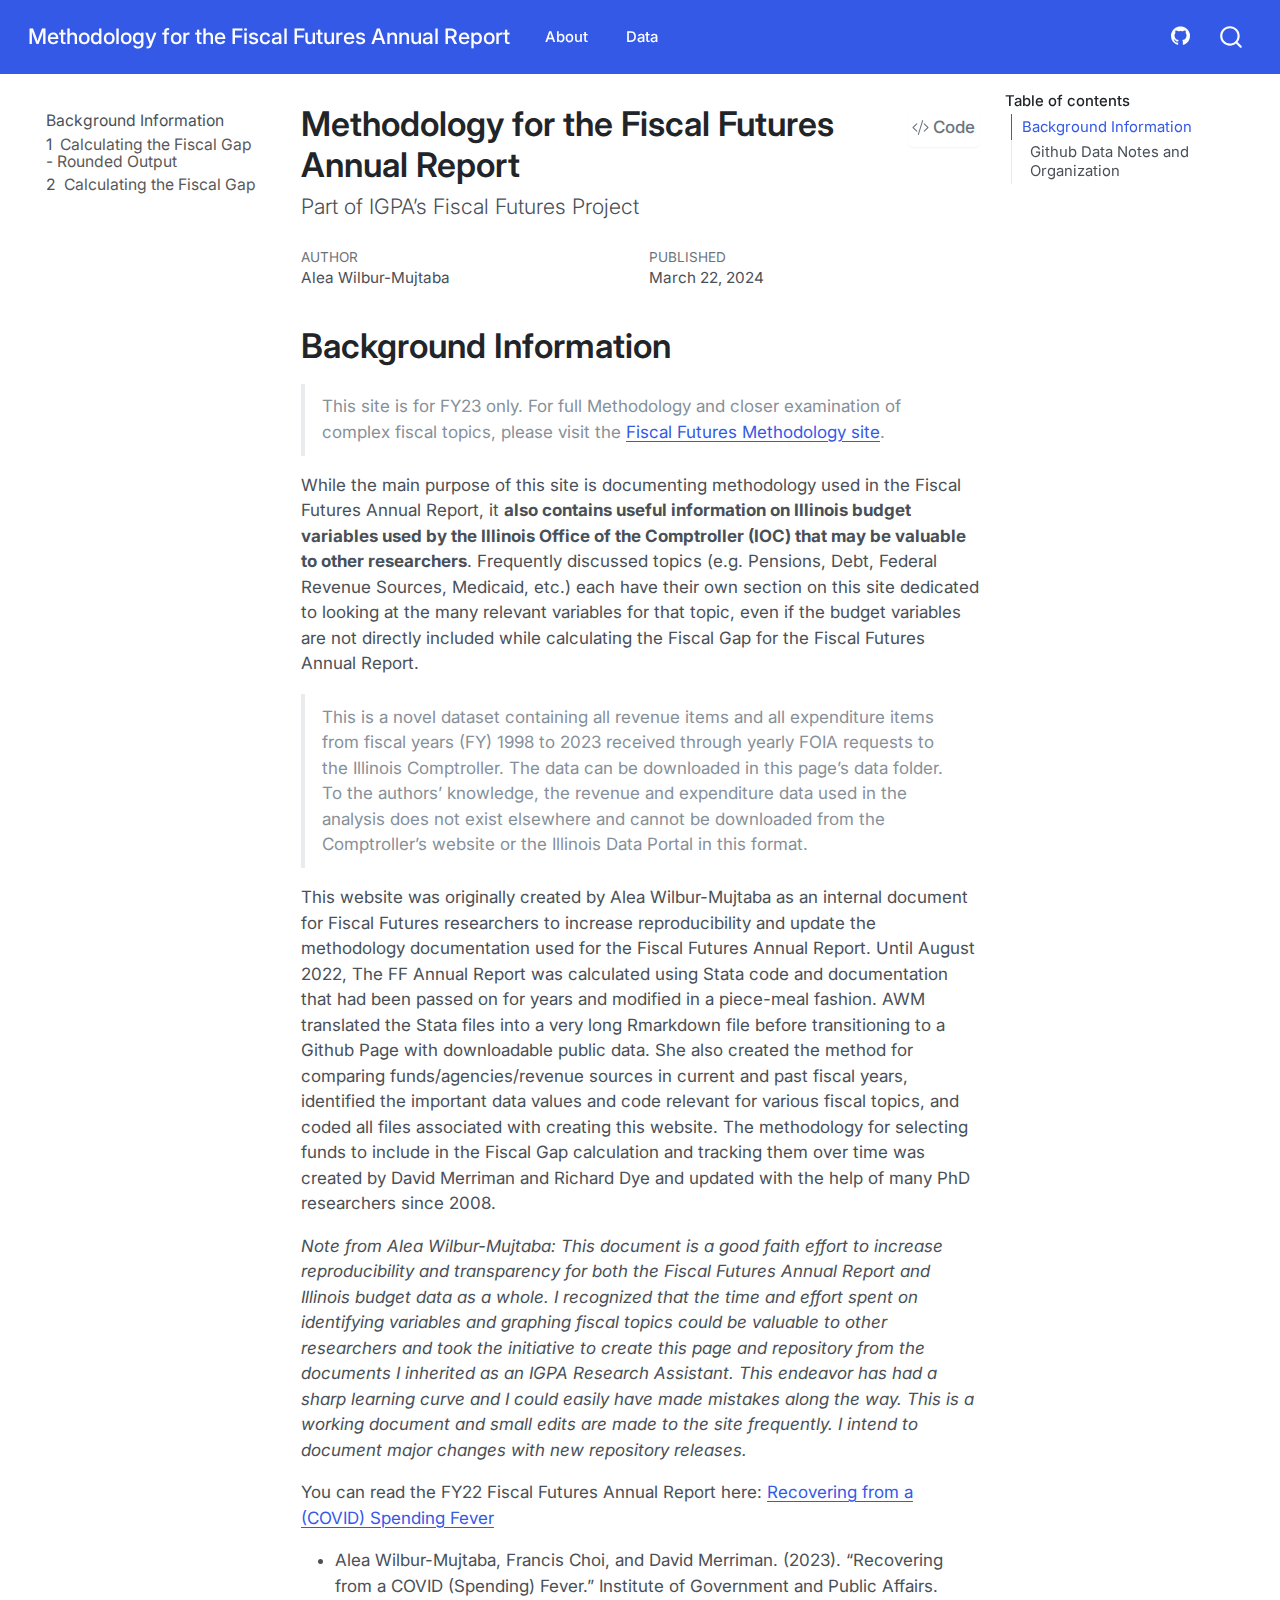
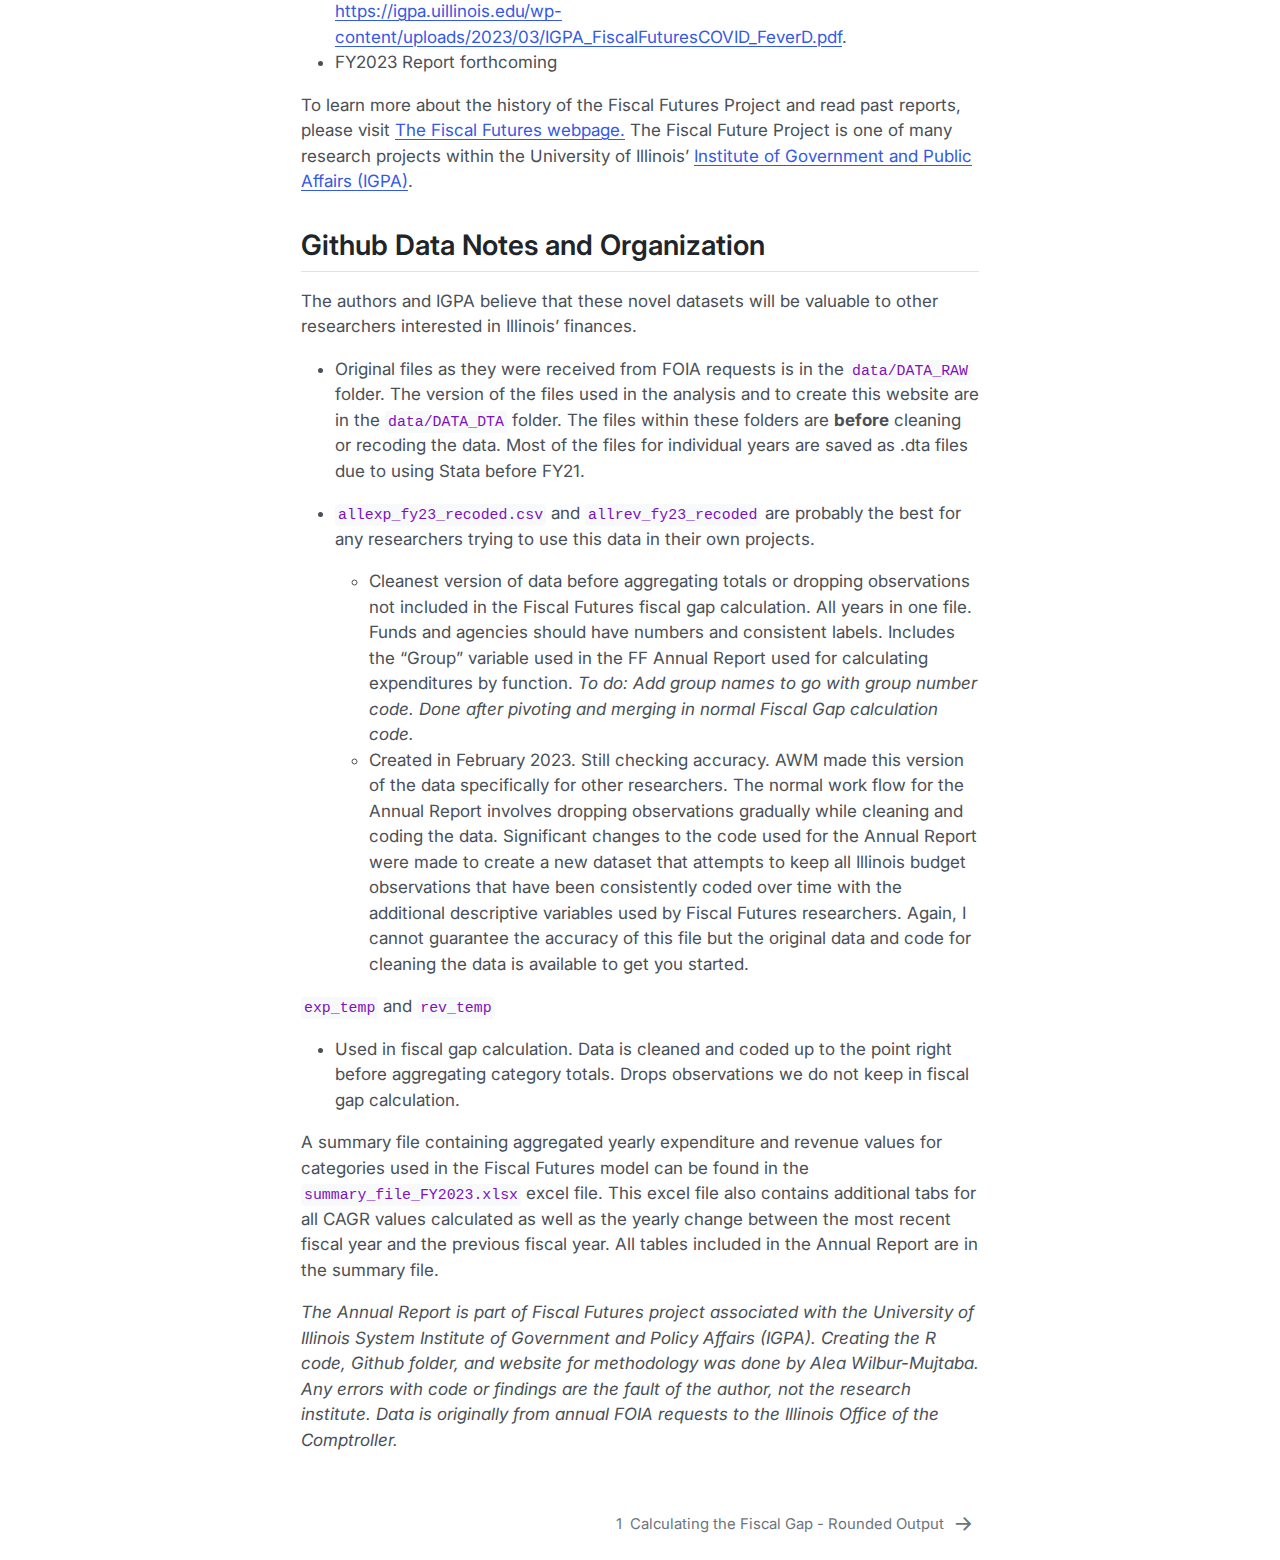
==== commit c48d15e4: "Built site for gh-pages" ====
--- a/index.html
+++ b/index.html
@@ -2,12 +2,12 @@
 <html xmlns="http://www.w3.org/1999/xhtml" lang="en" xml:lang="en"><head>
 
 <meta charset="utf-8">
-<meta name="generator" content="quarto-1.3.433">
+<meta name="generator" content="quarto-1.4.550">
 
 <meta name="viewport" content="width=device-width, initial-scale=1.0, user-scalable=yes">
 
 <meta name="author" content="Alea Wilbur-Mujtaba">
-<meta name="dcterms.date" content="2023-12-29">
+<meta name="dcterms.date" content="2024-03-22">
 
 <title>Methodology for the Fiscal Futures Annual Report</title>
 <style>
@@ -24,7 +24,7 @@
 }
 /* CSS for syntax highlighting */
 pre > code.sourceCode { white-space: pre; position: relative; }
-pre > code.sourceCode > span { display: inline-block; line-height: 1.25; }
+pre > code.sourceCode > span { line-height: 1.25; }
 pre > code.sourceCode > span:empty { height: 1.2em; }
 .sourceCode { overflow: visible; }
 code.sourceCode > span { color: inherit; text-decoration: inherit; }
@@ -66,7 +66,7 @@
 <script src="site_libs/quarto-search/fuse.min.js"></script>
 <script src="site_libs/quarto-search/quarto-search.js"></script>
 <meta name="quarto:offset" content="./">
-<link href="./FundsIncluded.html" rel="next">
+<link href="./Everything_notrounded.html" rel="next">
 <script src="site_libs/quarto-html/quarto.js"></script>
 <script src="site_libs/quarto-html/popper.min.js"></script>
 <script src="site_libs/quarto-html/tippy.umd.min.js"></script>
@@ -82,7 +82,13 @@
   "collapse-after": 3,
   "panel-placement": "end",
   "type": "overlay",
-  "limit": 20,
+  "limit": 50,
+  "keyboard-shortcut": [
+    "f",
+    "/",
+    "s"
+  ],
+  "show-item-context": false,
   "language": {
     "search-no-results-text": "No results",
     "search-matching-documents-text": "matching documents",
@@ -91,6 +97,7 @@
     "search-more-match-text": "more match in this document",
     "search-more-matches-text": "more matches in this document",
     "search-clear-button-title": "Clear",
+    "search-text-placeholder": "",
     "search-detached-cancel-button-title": "Cancel",
     "search-submit-button-title": "Submit",
     "search-label": "Search"
@@ -104,9 +111,9 @@
 
 <div id="quarto-search-results"></div>
   <header id="quarto-header" class="headroom fixed-top">
-    <nav class="navbar navbar-expand-lg navbar-dark ">
+    <nav class="navbar navbar-expand-lg " data-bs-theme="dark">
       <div class="navbar-container container-fluid">
-      <div class="navbar-brand-container">
+      <div class="navbar-brand-container mx-auto">
     <a class="navbar-brand" href="./index.html">
     <span class="navbar-title">Methodology for the Fiscal Futures Annual Report</span>
     </a>
@@ -118,97 +125,41 @@
           <div class="collapse navbar-collapse" id="navbarCollapse">
             <ul class="navbar-nav navbar-nav-scroll me-auto">
   <li class="nav-item">
-    <a class="nav-link active" href="./index.html" rel="" target="" aria-current="page">
- <span class="menu-text">About</span></a>
+    <a class="nav-link active" href="./index.html" aria-current="page"> 
+<span class="menu-text">About</span></a>
   </li>  
-  <li class="nav-item dropdown ">
-    <a class="nav-link dropdown-toggle" href="#" id="nav-menu-methodology" role="button" data-bs-toggle="dropdown" aria-expanded="false" rel="" target="">
- <span class="menu-text">Methodology</span>
-    </a>
-    <ul class="dropdown-menu" aria-labelledby="nav-menu-methodology">    
-        <li>
-    <a class="dropdown-item" href="./FundsIncluded.html" rel="" target="">
- <span class="dropdown-text">An All Funds Approach</span></a>
-  </li>  
-        <li>
-    <a class="dropdown-item" href="./code-cleaning.html" rel="" target="">
- <span class="dropdown-text">Gathering and Cleaning Data!</span></a>
-  </li>  
-        <li>
-    <a class="dropdown-item" href="./FedMoneyReceived.html" rel="" target="">
- <span class="dropdown-text">Federal COVID Money Received</span></a>
-  </li>  
-        <li>
-    <a class="dropdown-item" href="./LocalTransfers.html" rel="" target="">
- <span class="dropdown-text">Local Transfers</span></a>
-  </li>  
-        <li>
-    <a class="dropdown-item" href="./Debt.html" rel="" target="">
- <span class="dropdown-text">Debt Service Discussion</span></a>
-  </li>  
-        <li>
-    <a class="dropdown-item" href="./Pensions.html" rel="" target="">
- <span class="dropdown-text">Pensions</span></a>
-  </li>  
-        <li>
-    <a class="dropdown-item" href="./Healthcare.html" rel="" target="">
- <span class="dropdown-text">State Employee Healthcare Discussion</span></a>
-  </li>  
-        <li>
-    <a class="dropdown-item" href="./FederalRevenue.html" rel="" target="">
- <span class="dropdown-text">Federal Revenue</span></a>
-  </li>  
-        <li>
-    <a class="dropdown-item" href="./Medicaid.html" rel="" target="">
- <span class="dropdown-text">Medicaid</span></a>
-  </li>  
-        <li class="dropdown-header">K12-Spending.qmd</li>
-        <li>
-    <a class="dropdown-item" href="./Everything.html" rel="" target="">
- <span class="dropdown-text">Calculating the Fiscal Gap</span></a>
-  </li>  
-    </ul>
-  </li>
   <li class="nav-item">
-    <a class="nav-link" href="https://github.com/AleaWM/https://github.com/AleaWM/Fiscal-Futures-IL-FY2023/tree/main/data" rel="" target="">
- <span class="menu-text">Data</span></a>
+    <a class="nav-link" href="https://github.com/AleaWM/Fiscal-Futures-IL-FY2023/tree/main/data"> 
+<span class="menu-text">Data</span></a>
   </li>  
 </ul>
             <ul class="navbar-nav navbar-nav-scroll ms-auto">
   <li class="nav-item compact">
-    <a class="nav-link" href="https://github.com/AleaWM/Fiscal-Futures-IL-FY2023.git" rel="" target=""><i class="bi bi-github" role="img">
+    <a class="nav-link" href="https://github.com/AleaWM/Fiscal-Futures-IL-FY2023.git"> <i class="bi bi-github" role="img">
 </i> 
- <span class="menu-text"></span></a>
+<span class="menu-text"></span></a>
   </li>  
 </ul>
-            <div class="quarto-navbar-tools">
+          </div> <!-- /navcollapse -->
+          <div class="quarto-navbar-tools">
 </div>
-          </div> <!-- /navcollapse -->
       </div> <!-- /container-fluid -->
     </nav>
   <nav class="quarto-secondary-nav">
     <div class="container-fluid d-flex">
-      <button type="button" class="quarto-btn-toggle btn" data-bs-toggle="collapse" data-bs-target="#quarto-sidebar,#quarto-sidebar-glass" aria-controls="quarto-sidebar" aria-expanded="false" aria-label="Toggle sidebar navigation" onclick="if (window.quartoToggleHeadroom) { window.quartoToggleHeadroom(); }">
+      <button type="button" class="quarto-btn-toggle btn" data-bs-toggle="collapse" data-bs-target=".quarto-sidebar-collapse-item" aria-controls="quarto-sidebar" aria-expanded="false" aria-label="Toggle sidebar navigation" onclick="if (window.quartoToggleHeadroom) { window.quartoToggleHeadroom(); }">
         <i class="bi bi-layout-text-sidebar-reverse"></i>
       </button>
-      <nav class="quarto-page-breadcrumbs" aria-label="breadcrumb"><ol class="breadcrumb"><li class="breadcrumb-item"><a href="./index.html">Background Information</a></li></ol></nav>
-      <a class="flex-grow-1" role="button" data-bs-toggle="collapse" data-bs-target="#quarto-sidebar,#quarto-sidebar-glass" aria-controls="quarto-sidebar" aria-expanded="false" aria-label="Toggle sidebar navigation" onclick="if (window.quartoToggleHeadroom) { window.quartoToggleHeadroom(); }">      
-      </a>
-      <button type="button" class="btn quarto-search-button" aria-label="" onclick="window.quartoOpenSearch();">
-        <i class="bi bi-search"></i>
-      </button>
+        <nav class="quarto-page-breadcrumbs" aria-label="breadcrumb"><ol class="breadcrumb"><li class="breadcrumb-item"><a href="./index.html">Background Information</a></li></ol></nav>
+        <a class="flex-grow-1" role="button" data-bs-toggle="collapse" data-bs-target=".quarto-sidebar-collapse-item" aria-controls="quarto-sidebar" aria-expanded="false" aria-label="Toggle sidebar navigation" onclick="if (window.quartoToggleHeadroom) { window.quartoToggleHeadroom(); }">      
+        </a>
     </div>
   </nav>
 </header>
 <!-- content -->
 <div id="quarto-content" class="quarto-container page-columns page-rows-contents page-layout-article page-navbar">
 <!-- sidebar -->
-  <nav id="quarto-sidebar" class="sidebar collapse collapse-horizontal sidebar-navigation floating overflow-auto">
-        <div class="mt-2 flex-shrink-0 align-items-center">
-        <div class="sidebar-search">
-        <div id="quarto-search" class="" title="Search"></div>
-        </div>
-        </div>
+  <nav id="quarto-sidebar" class="sidebar collapse collapse-horizontal quarto-sidebar-collapse-item sidebar-navigation floating overflow-auto">
     <div class="sidebar-menu-container"> 
     <ul class="list-unstyled mt-1">
         <li class="sidebar-item">
@@ -219,74 +170,20 @@
 </li>
         <li class="sidebar-item">
   <div class="sidebar-item-container"> 
-  <a href="./FundsIncluded.html" class="sidebar-item-text sidebar-link">
- <span class="menu-text"><span class="chapter-number">1</span>&nbsp; <span class="chapter-title">An All Funds Approach</span></span></a>
-  </div>
-</li>
-        <li class="sidebar-item">
-  <div class="sidebar-item-container"> 
-  <a href="./code-cleaning.html" class="sidebar-item-text sidebar-link">
- <span class="menu-text"><span class="chapter-number">2</span>&nbsp; <span class="chapter-title">Gathering and Cleaning Data!</span></span></a>
-  </div>
-</li>
-        <li class="sidebar-item">
-  <div class="sidebar-item-container"> 
-  <a href="./FedMoneyReceived.html" class="sidebar-item-text sidebar-link">
- <span class="menu-text"><span class="chapter-number">3</span>&nbsp; <span class="chapter-title">Federal COVID Money Received</span></span></a>
-  </div>
-</li>
-        <li class="sidebar-item">
-  <div class="sidebar-item-container"> 
-  <a href="./LocalTransfers.html" class="sidebar-item-text sidebar-link">
- <span class="menu-text"><span class="chapter-number">4</span>&nbsp; <span class="chapter-title">Local Transfers</span></span></a>
-  </div>
-</li>
-        <li class="sidebar-item">
-  <div class="sidebar-item-container"> 
-  <a href="./Debt.html" class="sidebar-item-text sidebar-link">
- <span class="menu-text"><span class="chapter-number">5</span>&nbsp; <span class="chapter-title">Debt Service Discussion</span></span></a>
-  </div>
-</li>
-        <li class="sidebar-item">
-  <div class="sidebar-item-container"> 
-  <a href="./Pensions.html" class="sidebar-item-text sidebar-link">
- <span class="menu-text"><span class="chapter-number">6</span>&nbsp; <span class="chapter-title">Pensions</span></span></a>
-  </div>
-</li>
-        <li class="sidebar-item">
-  <div class="sidebar-item-container"> 
-  <a href="./Healthcare.html" class="sidebar-item-text sidebar-link">
- <span class="menu-text"><span class="chapter-number">7</span>&nbsp; <span class="chapter-title">State Employee Healthcare Discussion</span></span></a>
-  </div>
-</li>
-        <li class="sidebar-item">
-  <div class="sidebar-item-container"> 
-  <a href="./FederalRevenue.html" class="sidebar-item-text sidebar-link">
- <span class="menu-text"><span class="chapter-number">8</span>&nbsp; <span class="chapter-title">Federal Revenue</span></span></a>
-  </div>
-</li>
-        <li class="sidebar-item">
-  <div class="sidebar-item-container"> 
-  <a href="./Medicaid.html" class="sidebar-item-text sidebar-link">
- <span class="menu-text"><span class="chapter-number">9</span>&nbsp; <span class="chapter-title">Medicaid</span></span></a>
-  </div>
-</li>
-        <li class="sidebar-item">
-  <div class="sidebar-item-container"> 
-  <a href="./K12_Education.html" class="sidebar-item-text sidebar-link">
- <span class="menu-text"><span class="chapter-number">10</span>&nbsp; <span class="chapter-title">K-12 Spending</span></span></a>
+  <a href="./Everything_notrounded.html" class="sidebar-item-text sidebar-link">
+ <span class="menu-text"><span class="chapter-number">1</span>&nbsp; <span class="chapter-title">Calculating the Fiscal Gap - Rounded Output</span></span></a>
   </div>
 </li>
         <li class="sidebar-item">
   <div class="sidebar-item-container"> 
   <a href="./Everything.html" class="sidebar-item-text sidebar-link">
- <span class="menu-text"><span class="chapter-number">11</span>&nbsp; <span class="chapter-title">Calculating the Fiscal Gap</span></span></a>
+ <span class="menu-text"><span class="chapter-number">2</span>&nbsp; <span class="chapter-title">Calculating the Fiscal Gap</span></span></a>
   </div>
 </li>
     </ul>
     </div>
 </nav>
-<div id="quarto-sidebar-glass" data-bs-toggle="collapse" data-bs-target="#quarto-sidebar,#quarto-sidebar-glass"></div>
+<div id="quarto-sidebar-glass" class="quarto-sidebar-collapse-item" data-bs-toggle="collapse" data-bs-target=".quarto-sidebar-collapse-item"></div>
 <!-- margin-sidebar -->
     <div id="quarto-margin-sidebar" class="sidebar margin-sidebar">
         <nav id="TOC" role="doc-toc" class="toc-active">
@@ -323,7 +220,7 @@
     <div>
     <div class="quarto-title-meta-heading">Published</div>
     <div class="quarto-title-meta-contents">
-      <p class="date">December 29, 2023</p>
+      <p class="date">March 22, 2024</p>
     </div>
   </div>
   
@@ -331,13 +228,18 @@
   </div>
   
 
+
 </header>
+
 
 <section id="sec-background-info" class="level1 unnumbered">
 <h1 class="unnumbered">Background Information</h1>
+<blockquote class="blockquote">
+<p>This site is for FY23 only. For full Methodology and closer examination of complex fiscal topics, please visit the <a href="https://aleawm.github.io/Fiscal-Futures/">Fiscal Futures Methodology site</a>.</p>
+</blockquote>
 <p>While the main purpose of this site is documenting methodology used in the Fiscal Futures Annual Report, it <strong>also contains useful information on Illinois budget variables used by the Illinois Office of the Comptroller (IOC) that may be valuable to other researchers</strong>. Frequently discussed topics (e.g.&nbsp;Pensions, Debt, Federal Revenue Sources, Medicaid, etc.) each have their own section on this site dedicated to looking at the many relevant variables for that topic, even if the budget variables are not directly included while calculating the Fiscal Gap for the Fiscal Futures Annual Report.</p>
 <blockquote class="blockquote">
-<p>This is a novel dataset containing all revenue items and all expenditure items from fiscal years (FY) 1998 to 2022 received through yearly FOIA requests to the Illinois Comptroller. The data can be downloaded in this page’s data folder. To the authors’ knowledge, the revenue and expenditure data used in the analysis does not exist elsewhere and cannot be downloaded from the Comptroller’s website or the Illinois Data Portal in this format.</p>
+<p>This is a novel dataset containing all revenue items and all expenditure items from fiscal years (FY) 1998 to 2023 received through yearly FOIA requests to the Illinois Comptroller. The data can be downloaded in this page’s data folder. To the authors’ knowledge, the revenue and expenditure data used in the analysis does not exist elsewhere and cannot be downloaded from the Comptroller’s website or the Illinois Data Portal in this format.</p>
 </blockquote>
 <p>This website was originally created by Alea Wilbur-Mujtaba as an internal document for Fiscal Futures researchers to increase reproducibility and update the methodology documentation used for the Fiscal Futures Annual Report. Until August 2022, The FF Annual Report was calculated using Stata code and documentation that had been passed on for years and modified in a piece-meal fashion. AWM translated the Stata files into a very long Rmarkdown file before transitioning to a Github Page with downloadable public data. She also created the method for comparing funds/agencies/revenue sources in current and past fiscal years, identified the important data values and code relevant for various fiscal topics, and coded all files associated with creating this website. The methodology for selecting funds to include in the Fiscal Gap calculation and tracking them over time was created by David Merriman and Richard Dye and updated with the help of many PhD researchers since 2008.</p>
 <p><em>Note from Alea Wilbur-Mujtaba: This document is a good faith effort to increase reproducibility and transparency for both the Fiscal Futures Annual Report and Illinois budget data as a whole. I recognized that the time and effort spent on identifying variables and graphing fiscal topics could be valuable to other researchers and took the initiative to create this page and repository from the documents I inherited as an IGPA Research Assistant. This endeavor has had a sharp learning curve and I could easily have made mistakes along the way. This is a working document and small edits are made to the site frequently. I intend to document major changes with new repository releases.</em></p>
@@ -355,7 +257,7 @@
 <li><p><code>allexp_fy23_recoded.csv</code> and <code>allrev_fy23_recoded</code> are probably the best for any researchers trying to use this data in their own projects.</p>
 <ul>
 <li>Cleanest version of data before aggregating totals or dropping observations not included in the Fiscal Futures fiscal gap calculation. All years in one file. Funds and agencies should have numbers and consistent labels. Includes the “Group” variable used in the FF Annual Report used for calculating expenditures by function. <em>To do: Add group names to go with group number code. Done after pivoting and merging in normal Fiscal Gap calculation code.</em></li>
-<li>Created in February 2023. Still checking accuracy. AWM made this version of the data specifically for other researchers. The normal work flow for the Annual Report involves dropping observations gradually while cleaning and coding the data. Significant changes to the code used for the Annual Report were made to create a new dataset that attempts to keep all Illinois budget observations that have been consistently coded over time with the additional descriptive variables used by Fiscal Futures researchers. Again, I cannot gurantee the accuracy of this file but the original data and code for cleaning the data is available to get you started.</li>
+<li>Created in February 2023. Still checking accuracy. AWM made this version of the data specifically for other researchers. The normal work flow for the Annual Report involves dropping observations gradually while cleaning and coding the data. Significant changes to the code used for the Annual Report were made to create a new dataset that attempts to keep all Illinois budget observations that have been consistently coded over time with the additional descriptive variables used by Fiscal Futures researchers. Again, I cannot guarantee the accuracy of this file but the original data and code for cleaning the data is available to get you started.</li>
 </ul></li>
 </ul>
 <p><code>exp_temp</code> and <code>rev_temp</code></p>
@@ -502,10 +404,9 @@
   if (showAllCode) {
     showAllCode.addEventListener("click", toggleCodeHandler(true));
   }
-  function tippyHover(el, contentFn) {
+  function tippyHover(el, contentFn, onTriggerFn, onUntriggerFn) {
     const config = {
       allowHTML: true,
-      content: contentFn,
       maxWidth: 500,
       delay: 100,
       arrow: false,
@@ -515,8 +416,17 @@
       interactive: true,
       interactiveBorder: 10,
       theme: 'quarto',
-      placement: 'bottom-start'
+      placement: 'bottom-start',
     };
+    if (contentFn) {
+      config.content = contentFn;
+    }
+    if (onTriggerFn) {
+      config.onTrigger = onTriggerFn;
+    }
+    if (onUntriggerFn) {
+      config.onUntrigger = onUntriggerFn;
+    }
     window.tippy(el, config); 
   }
   const noterefs = window.document.querySelectorAll('a[role="doc-noteref"]');
@@ -529,6 +439,125 @@
       const id = href.replace(/^#\/?/, "");
       const note = window.document.getElementById(id);
       return note.innerHTML;
+    });
+  }
+  const xrefs = window.document.querySelectorAll('a.quarto-xref');
+  const processXRef = (id, note) => {
+    // Strip column container classes
+    const stripColumnClz = (el) => {
+      el.classList.remove("page-full", "page-columns");
+      if (el.children) {
+        for (const child of el.children) {
+          stripColumnClz(child);
+        }
+      }
+    }
+    stripColumnClz(note)
+    if (id === null || id.startsWith('sec-')) {
+      // Special case sections, only their first couple elements
+      const container = document.createElement("div");
+      if (note.children && note.children.length > 2) {
+        container.appendChild(note.children[0].cloneNode(true));
+        for (let i = 1; i < note.children.length; i++) {
+          const child = note.children[i];
+          if (child.tagName === "P" && child.innerText === "") {
+            continue;
+          } else {
+            container.appendChild(child.cloneNode(true));
+            break;
+          }
+        }
+        if (window.Quarto?.typesetMath) {
+          window.Quarto.typesetMath(container);
+        }
+        return container.innerHTML
+      } else {
+        if (window.Quarto?.typesetMath) {
+          window.Quarto.typesetMath(note);
+        }
+        return note.innerHTML;
+      }
+    } else {
+      // Remove any anchor links if they are present
+      const anchorLink = note.querySelector('a.anchorjs-link');
+      if (anchorLink) {
+        anchorLink.remove();
+      }
+      if (window.Quarto?.typesetMath) {
+        window.Quarto.typesetMath(note);
+      }
+      // TODO in 1.5, we should make sure this works without a callout special case
+      if (note.classList.contains("callout")) {
+        return note.outerHTML;
+      } else {
+        return note.innerHTML;
+      }
+    }
+  }
+  for (var i=0; i<xrefs.length; i++) {
+    const xref = xrefs[i];
+    tippyHover(xref, undefined, function(instance) {
+      instance.disable();
+      let url = xref.getAttribute('href');
+      let hash = undefined; 
+      if (url.startsWith('#')) {
+        hash = url;
+      } else {
+        try { hash = new URL(url).hash; } catch {}
+      }
+      if (hash) {
+        const id = hash.replace(/^#\/?/, "");
+        const note = window.document.getElementById(id);
+        if (note !== null) {
+          try {
+            const html = processXRef(id, note.cloneNode(true));
+            instance.setContent(html);
+          } finally {
+            instance.enable();
+            instance.show();
+          }
+        } else {
+          // See if we can fetch this
+          fetch(url.split('#')[0])
+          .then(res => res.text())
+          .then(html => {
+            const parser = new DOMParser();
+            const htmlDoc = parser.parseFromString(html, "text/html");
+            const note = htmlDoc.getElementById(id);
+            if (note !== null) {
+              const html = processXRef(id, note);
+              instance.setContent(html);
+            } 
+          }).finally(() => {
+            instance.enable();
+            instance.show();
+          });
+        }
+      } else {
+        // See if we can fetch a full url (with no hash to target)
+        // This is a special case and we should probably do some content thinning / targeting
+        fetch(url)
+        .then(res => res.text())
+        .then(html => {
+          const parser = new DOMParser();
+          const htmlDoc = parser.parseFromString(html, "text/html");
+          const note = htmlDoc.querySelector('main.content');
+          if (note !== null) {
+            // This should only happen for chapter cross references
+            // (since there is no id in the URL)
+            // remove the first header
+            if (note.children.length > 0 && note.children[0].tagName === "HEADER") {
+              note.children[0].remove();
+            }
+            const html = processXRef(null, note);
+            instance.setContent(html);
+          } 
+        }).finally(() => {
+          instance.enable();
+          instance.show();
+        });
+      }
+    }, function(instance) {
     });
   }
       let selectedAnnoteEl;
@@ -572,6 +601,7 @@
             }
             div.style.top = top - 2 + "px";
             div.style.height = height + 4 + "px";
+            div.style.left = 0;
             let gutterDiv = window.document.getElementById("code-annotation-line-highlight-gutter");
             if (gutterDiv === null) {
               gutterDiv = window.document.createElement("div");
@@ -597,6 +627,32 @@
         });
         selectedAnnoteEl = undefined;
       };
+        // Handle positioning of the toggle
+    window.addEventListener(
+      "resize",
+      throttle(() => {
+        elRect = undefined;
+        if (selectedAnnoteEl) {
+          selectCodeLines(selectedAnnoteEl);
+        }
+      }, 10)
+    );
+    function throttle(fn, ms) {
+    let throttle = false;
+    let timer;
+      return (...args) => {
+        if(!throttle) { // first call gets through
+            fn.apply(this, args);
+            throttle = true;
+        } else { // all the others get throttled
+            if(timer) clearTimeout(timer); // cancel #2
+            timer = setTimeout(() => {
+              fn.apply(this, args);
+              timer = throttle = false;
+            }, ms);
+        }
+      };
+    }
       // Attach click handler to the DT
       const annoteDls = window.document.querySelectorAll('dt[data-target-cell]');
       for (const annoteDlNode of annoteDls) {
@@ -660,8 +716,8 @@
   <div class="nav-page nav-page-previous">
   </div>
   <div class="nav-page nav-page-next">
-      <a href="./FundsIncluded.html" class="pagination-link">
-        <span class="nav-page-text"><span class="chapter-number">1</span>&nbsp; <span class="chapter-title">An All Funds Approach</span></span> <i class="bi bi-arrow-right-short"></i>
+      <a href="./Everything_notrounded.html" class="pagination-link" aria-label="Calculating the Fiscal Gap - Rounded Output">
+        <span class="nav-page-text"><span class="chapter-number">1</span>&nbsp; <span class="chapter-title">Calculating the Fiscal Gap - Rounded Output</span></span> <i class="bi bi-arrow-right-short"></i>
       </a>
   </div>
 </nav><div class="modal fade" id="quarto-embedded-source-code-modal" tabindex="-1" aria-labelledby="quarto-embedded-source-code-modal-label" aria-hidden="true"><div class="modal-dialog modal-dialog-scrollable"><div class="modal-content"><div class="modal-header"><h5 class="modal-title" id="quarto-embedded-source-code-modal-label">Source Code</h5><button class="btn-close" data-bs-dismiss="modal"></button></div><div class="modal-body"><div class="">
@@ -675,42 +731,45 @@
 <span id="cb1-8"><a href="#cb1-8" aria-hidden="true" tabindex="-1"></a>    code-overflow: wrap</span>
 <span id="cb1-9"><a href="#cb1-9" aria-hidden="true" tabindex="-1"></a>---</span>
 <span id="cb1-10"><a href="#cb1-10" aria-hidden="true" tabindex="-1"></a></span>
-<span id="cb1-11"><a href="#cb1-11" aria-hidden="true" tabindex="-1"></a>While the main purpose of this site is documenting methodology used in the Fiscal Futures Annual Report, it **also contains useful information on Illinois budget variables used by the Illinois Office of the Comptroller (IOC) that may be valuable to other researchers**. Frequently discussed topics (e.g. Pensions, Debt, Federal Revenue Sources, Medicaid, etc.) each have their own section on this site dedicated to looking at the many relevant variables for that topic, even if the budget variables are not directly included while calculating the Fiscal Gap for the Fiscal Futures Annual Report.</span>
+<span id="cb1-11"><a href="#cb1-11" aria-hidden="true" tabindex="-1"></a><span class="at">&gt; This site is for FY23 only. For full Methodology and closer examination of complex fiscal topics, please visit the </span><span class="co">[</span><span class="ot">Fiscal Futures Methodology site</span><span class="co">](https://aleawm.github.io/Fiscal-Futures/)</span><span class="at">.</span></span>
 <span id="cb1-12"><a href="#cb1-12" aria-hidden="true" tabindex="-1"></a></span>
-<span id="cb1-13"><a href="#cb1-13" aria-hidden="true" tabindex="-1"></a><span class="at">&gt; This is a novel dataset containing all revenue items and all expenditure items from fiscal years (FY) 1998 to 2022 received through yearly FOIA requests to the Illinois Comptroller. The data can be downloaded in this page's data folder. To the authors' knowledge, the revenue and expenditure data used in the analysis does not exist elsewhere and cannot be downloaded from the Comptroller's website or the Illinois Data Portal in this format.</span></span>
+<span id="cb1-13"><a href="#cb1-13" aria-hidden="true" tabindex="-1"></a>While the main purpose of this site is documenting methodology used in the Fiscal Futures Annual Report, it **also contains useful information on Illinois budget variables used by the Illinois Office of the Comptroller (IOC) that may be valuable to other researchers**. Frequently discussed topics (e.g. Pensions, Debt, Federal Revenue Sources, Medicaid, etc.) each have their own section on this site dedicated to looking at the many relevant variables for that topic, even if the budget variables are not directly included while calculating the Fiscal Gap for the Fiscal Futures Annual Report.</span>
 <span id="cb1-14"><a href="#cb1-14" aria-hidden="true" tabindex="-1"></a></span>
-<span id="cb1-15"><a href="#cb1-15" aria-hidden="true" tabindex="-1"></a>This website was originally created by Alea Wilbur-Mujtaba as an internal document for Fiscal Futures researchers to increase reproducibility and update the methodology documentation used for the Fiscal Futures Annual Report. Until August 2022, The FF Annual Report was calculated using Stata code and documentation that had been passed on for years and modified in a piece-meal fashion. AWM translated the Stata files into a very long Rmarkdown file before transitioning to a Github Page with downloadable public data. She also created the method for comparing funds/agencies/revenue sources in current and past fiscal years, identified the important data values and code relevant for various fiscal topics, and coded all files associated with creating this website. The methodology for selecting funds to include in the Fiscal Gap calculation and tracking them over time was created by David Merriman and Richard Dye and updated with the help of many PhD researchers since 2008.</span>
+<span id="cb1-15"><a href="#cb1-15" aria-hidden="true" tabindex="-1"></a><span class="at">&gt; This is a novel dataset containing all revenue items and all expenditure items from fiscal years (FY) 1998 to 2023 received through yearly FOIA requests to the Illinois Comptroller. The data can be downloaded in this page's data folder. To the authors' knowledge, the revenue and expenditure data used in the analysis does not exist elsewhere and cannot be downloaded from the Comptroller's website or the Illinois Data Portal in this format.</span></span>
 <span id="cb1-16"><a href="#cb1-16" aria-hidden="true" tabindex="-1"></a></span>
-<span id="cb1-17"><a href="#cb1-17" aria-hidden="true" tabindex="-1"></a>*Note from Alea Wilbur-Mujtaba: This document is a good faith effort to increase reproducibility and transparency for both the Fiscal Futures Annual Report and Illinois budget data as a whole. I recognized that the time and effort spent on identifying variables and graphing fiscal topics could be valuable to other researchers and took the initiative to create this page and repository from the documents I inherited as an IGPA Research Assistant. This endeavor has had a sharp learning curve and I could easily have made mistakes along the way. This is a working document and small edits are made to the site frequently. I intend to document major changes with new repository releases.*</span>
+<span id="cb1-17"><a href="#cb1-17" aria-hidden="true" tabindex="-1"></a>This website was originally created by Alea Wilbur-Mujtaba as an internal document for Fiscal Futures researchers to increase reproducibility and update the methodology documentation used for the Fiscal Futures Annual Report. Until August 2022, The FF Annual Report was calculated using Stata code and documentation that had been passed on for years and modified in a piece-meal fashion. AWM translated the Stata files into a very long Rmarkdown file before transitioning to a Github Page with downloadable public data. She also created the method for comparing funds/agencies/revenue sources in current and past fiscal years, identified the important data values and code relevant for various fiscal topics, and coded all files associated with creating this website. The methodology for selecting funds to include in the Fiscal Gap calculation and tracking them over time was created by David Merriman and Richard Dye and updated with the help of many PhD researchers since 2008.</span>
 <span id="cb1-18"><a href="#cb1-18" aria-hidden="true" tabindex="-1"></a></span>
-<span id="cb1-19"><a href="#cb1-19" aria-hidden="true" tabindex="-1"></a>You can read the FY22 Fiscal Futures Annual Report here: <span class="co">[</span><span class="ot">Recovering from a (COVID) Spending Fever</span><span class="co">](https://igpa.uillinois.edu/wp-content/uploads/2023/03/IGPA_FiscalFuturesCOVID_FeverD.pdf)</span></span>
+<span id="cb1-19"><a href="#cb1-19" aria-hidden="true" tabindex="-1"></a>*Note from Alea Wilbur-Mujtaba: This document is a good faith effort to increase reproducibility and transparency for both the Fiscal Futures Annual Report and Illinois budget data as a whole. I recognized that the time and effort spent on identifying variables and graphing fiscal topics could be valuable to other researchers and took the initiative to create this page and repository from the documents I inherited as an IGPA Research Assistant. This endeavor has had a sharp learning curve and I could easily have made mistakes along the way. This is a working document and small edits are made to the site frequently. I intend to document major changes with new repository releases.*</span>
 <span id="cb1-20"><a href="#cb1-20" aria-hidden="true" tabindex="-1"></a></span>
-<span id="cb1-21"><a href="#cb1-21" aria-hidden="true" tabindex="-1"></a><span class="ss">-   </span>Alea Wilbur-Mujtaba, Francis Choi, and David Merriman. (2023). "Recovering from a COVID (Spending) Fever." Institute of Government and Public Affairs. <span class="ot">&lt;https://igpa.uillinois.edu/wp-content/uploads/2023/03/IGPA_FiscalFuturesCOVID_FeverD.pdf&gt;</span>.</span>
-<span id="cb1-22"><a href="#cb1-22" aria-hidden="true" tabindex="-1"></a><span class="ss">-   </span>FY2023 Report forthcoming</span>
-<span id="cb1-23"><a href="#cb1-23" aria-hidden="true" tabindex="-1"></a></span>
-<span id="cb1-24"><a href="#cb1-24" aria-hidden="true" tabindex="-1"></a>To learn more about the history of the Fiscal Futures Project and read past reports, please visit <span class="co">[</span><span class="ot">The Fiscal Futures webpage.</span><span class="co">](https://igpa.uillinois.edu/fiscal-futures-project/)</span> The Fiscal Future Project is one of many research projects within the University of Illinois' <span class="co">[</span><span class="ot">Institute of Government and Public Affairs (IGPA)</span><span class="co">](https://igpa.uillinois.edu/)</span>.</span>
+<span id="cb1-21"><a href="#cb1-21" aria-hidden="true" tabindex="-1"></a>You can read the FY22 Fiscal Futures Annual Report here: <span class="co">[</span><span class="ot">Recovering from a (COVID) Spending Fever</span><span class="co">](https://igpa.uillinois.edu/wp-content/uploads/2023/03/IGPA_FiscalFuturesCOVID_FeverD.pdf)</span></span>
+<span id="cb1-22"><a href="#cb1-22" aria-hidden="true" tabindex="-1"></a></span>
+<span id="cb1-23"><a href="#cb1-23" aria-hidden="true" tabindex="-1"></a><span class="ss">-   </span>Alea Wilbur-Mujtaba, Francis Choi, and David Merriman. (2023). "Recovering from a COVID (Spending) Fever." Institute of Government and Public Affairs. <span class="ot">&lt;https://igpa.uillinois.edu/wp-content/uploads/2023/03/IGPA_FiscalFuturesCOVID_FeverD.pdf&gt;</span>.</span>
+<span id="cb1-24"><a href="#cb1-24" aria-hidden="true" tabindex="-1"></a><span class="ss">-   </span>FY2023 Report forthcoming</span>
 <span id="cb1-25"><a href="#cb1-25" aria-hidden="true" tabindex="-1"></a></span>
-<span id="cb1-26"><a href="#cb1-26" aria-hidden="true" tabindex="-1"></a><span class="fu">## Github Data Notes and Organization</span></span>
+<span id="cb1-26"><a href="#cb1-26" aria-hidden="true" tabindex="-1"></a>To learn more about the history of the Fiscal Futures Project and read past reports, please visit <span class="co">[</span><span class="ot">The Fiscal Futures webpage.</span><span class="co">](https://igpa.uillinois.edu/fiscal-futures-project/)</span> The Fiscal Future Project is one of many research projects within the University of Illinois' <span class="co">[</span><span class="ot">Institute of Government and Public Affairs (IGPA)</span><span class="co">](https://igpa.uillinois.edu/)</span>.</span>
 <span id="cb1-27"><a href="#cb1-27" aria-hidden="true" tabindex="-1"></a></span>
-<span id="cb1-28"><a href="#cb1-28" aria-hidden="true" tabindex="-1"></a>The authors and IGPA believe that these novel datasets will be valuable to other researchers interested in Illinois' finances.</span>
+<span id="cb1-28"><a href="#cb1-28" aria-hidden="true" tabindex="-1"></a><span class="fu">## Github Data Notes and Organization</span></span>
 <span id="cb1-29"><a href="#cb1-29" aria-hidden="true" tabindex="-1"></a></span>
-<span id="cb1-30"><a href="#cb1-30" aria-hidden="true" tabindex="-1"></a><span class="ss">-   </span>Original files as they were received from FOIA requests is in the <span class="in">`data/DATA_RAW`</span> folder. The version of the files used in the analysis and to create this website are in the <span class="in">`data/DATA_DTA`</span> folder. The files within these folders are **before** cleaning or recoding the data. Most of the files for individual years are saved as .dta files due to using Stata before FY21.</span>
+<span id="cb1-30"><a href="#cb1-30" aria-hidden="true" tabindex="-1"></a>The authors and IGPA believe that these novel datasets will be valuable to other researchers interested in Illinois' finances.</span>
 <span id="cb1-31"><a href="#cb1-31" aria-hidden="true" tabindex="-1"></a></span>
-<span id="cb1-32"><a href="#cb1-32" aria-hidden="true" tabindex="-1"></a><span class="ss">-   </span><span class="in">`allexp_fy23_recoded.csv`</span> and <span class="in">`allrev_fy23_recoded`</span> are probably the best for any researchers trying to use this data in their own projects.</span>
+<span id="cb1-32"><a href="#cb1-32" aria-hidden="true" tabindex="-1"></a><span class="ss">-   </span>Original files as they were received from FOIA requests is in the <span class="in">`data/DATA_RAW`</span> folder. The version of the files used in the analysis and to create this website are in the <span class="in">`data/DATA_DTA`</span> folder. The files within these folders are **before** cleaning or recoding the data. Most of the files for individual years are saved as .dta files due to using Stata before FY21.</span>
 <span id="cb1-33"><a href="#cb1-33" aria-hidden="true" tabindex="-1"></a></span>
-<span id="cb1-34"><a href="#cb1-34" aria-hidden="true" tabindex="-1"></a><span class="ss">    -   </span>Cleanest version of data before aggregating totals or dropping observations not included in the Fiscal Futures fiscal gap calculation. All years in one file. Funds and agencies should have numbers and consistent labels. Includes the "Group" variable used in the FF Annual Report used for calculating expenditures by function. *To do: Add group names to go with group number code. Done after pivoting and merging in normal Fiscal Gap calculation code.*</span>
-<span id="cb1-35"><a href="#cb1-35" aria-hidden="true" tabindex="-1"></a><span class="ss">    -   </span>Created in February 2023. Still checking accuracy. AWM made this version of the data specifically for other researchers. The normal work flow for the Annual Report involves dropping observations gradually while cleaning and coding the data. Significant changes to the code used for the Annual Report were made to create a new dataset that attempts to keep all Illinois budget observations that have been consistently coded over time with the additional descriptive variables used by Fiscal Futures researchers. Again, I cannot gurantee the accuracy of this file but the original data and code for cleaning the data is available to get you started.</span>
-<span id="cb1-36"><a href="#cb1-36" aria-hidden="true" tabindex="-1"></a></span>
-<span id="cb1-37"><a href="#cb1-37" aria-hidden="true" tabindex="-1"></a><span class="in">`exp_temp`</span> and <span class="in">`rev_temp`</span></span>
+<span id="cb1-34"><a href="#cb1-34" aria-hidden="true" tabindex="-1"></a><span class="ss">-   </span><span class="in">`allexp_fy23_recoded.csv`</span> and <span class="in">`allrev_fy23_recoded`</span> are probably the best for any researchers trying to use this data in their own projects.</span>
+<span id="cb1-35"><a href="#cb1-35" aria-hidden="true" tabindex="-1"></a></span>
+<span id="cb1-36"><a href="#cb1-36" aria-hidden="true" tabindex="-1"></a><span class="ss">    -   </span>Cleanest version of data before aggregating totals or dropping observations not included in the Fiscal Futures fiscal gap calculation. All years in one file. Funds and agencies should have numbers and consistent labels. Includes the "Group" variable used in the FF Annual Report used for calculating expenditures by function. *To do: Add group names to go with group number code. Done after pivoting and merging in normal Fiscal Gap calculation code.*</span>
+<span id="cb1-37"><a href="#cb1-37" aria-hidden="true" tabindex="-1"></a><span class="ss">    -   </span>Created in February 2023. Still checking accuracy. AWM made this version of the data specifically for other researchers. The normal work flow for the Annual Report involves dropping observations gradually while cleaning and coding the data. Significant changes to the code used for the Annual Report were made to create a new dataset that attempts to keep all Illinois budget observations that have been consistently coded over time with the additional descriptive variables used by Fiscal Futures researchers. Again, I cannot guarantee the accuracy of this file but the original data and code for cleaning the data is available to get you started.</span>
 <span id="cb1-38"><a href="#cb1-38" aria-hidden="true" tabindex="-1"></a></span>
-<span id="cb1-39"><a href="#cb1-39" aria-hidden="true" tabindex="-1"></a><span class="ss">-   </span>Used in fiscal gap calculation. Data is cleaned and coded up to the point right before aggregating category totals. Drops observations we do not keep in fiscal gap calculation.</span>
+<span id="cb1-39"><a href="#cb1-39" aria-hidden="true" tabindex="-1"></a><span class="in">`exp_temp`</span> and <span class="in">`rev_temp`</span></span>
 <span id="cb1-40"><a href="#cb1-40" aria-hidden="true" tabindex="-1"></a></span>
-<span id="cb1-41"><a href="#cb1-41" aria-hidden="true" tabindex="-1"></a>A summary file containing aggregated yearly expenditure and revenue values for categories used in the Fiscal Futures model can be found in the <span class="in">`summary_file_FY2023.xlsx`</span> excel file. This excel file also contains additional tabs for all CAGR values calculated as well as the yearly change between the most recent fiscal year and the previous fiscal year. All tables included in the Annual Report are in the summary file.</span>
+<span id="cb1-41"><a href="#cb1-41" aria-hidden="true" tabindex="-1"></a><span class="ss">-   </span>Used in fiscal gap calculation. Data is cleaned and coded up to the point right before aggregating category totals. Drops observations we do not keep in fiscal gap calculation.</span>
 <span id="cb1-42"><a href="#cb1-42" aria-hidden="true" tabindex="-1"></a></span>
-<span id="cb1-43"><a href="#cb1-43" aria-hidden="true" tabindex="-1"></a>*The Annual Report is part of Fiscal Futures project associated with the University of Illinois System Institute of Government and Policy Affairs (IGPA). Creating the R code, Github folder, and website for methodology was done by Alea Wilbur-Mujtaba. Any errors with code or findings are the fault of the author, not the research institute. Data is originally from annual FOIA requests to the Illinois Office of the Comptroller.*</span></code><button title="Copy to Clipboard" class="code-copy-button"><i class="bi"></i></button></pre></div>
+<span id="cb1-43"><a href="#cb1-43" aria-hidden="true" tabindex="-1"></a>A summary file containing aggregated yearly expenditure and revenue values for categories used in the Fiscal Futures model can be found in the <span class="in">`summary_file_FY2023.xlsx`</span> excel file. This excel file also contains additional tabs for all CAGR values calculated as well as the yearly change between the most recent fiscal year and the previous fiscal year. All tables included in the Annual Report are in the summary file.</span>
+<span id="cb1-44"><a href="#cb1-44" aria-hidden="true" tabindex="-1"></a></span>
+<span id="cb1-45"><a href="#cb1-45" aria-hidden="true" tabindex="-1"></a>*The Annual Report is part of Fiscal Futures project associated with the University of Illinois System Institute of Government and Policy Affairs (IGPA). Creating the R code, Github folder, and website for methodology was done by Alea Wilbur-Mujtaba. Any errors with code or findings are the fault of the author, not the research institute. Data is originally from annual FOIA requests to the Illinois Office of the Comptroller.*</span></code><button title="Copy to Clipboard" class="code-copy-button"><i class="bi"></i></button></pre></div>
 </div></div></div></div></div>
 </div> <!-- /content -->
 
 
 
+
 </body></html>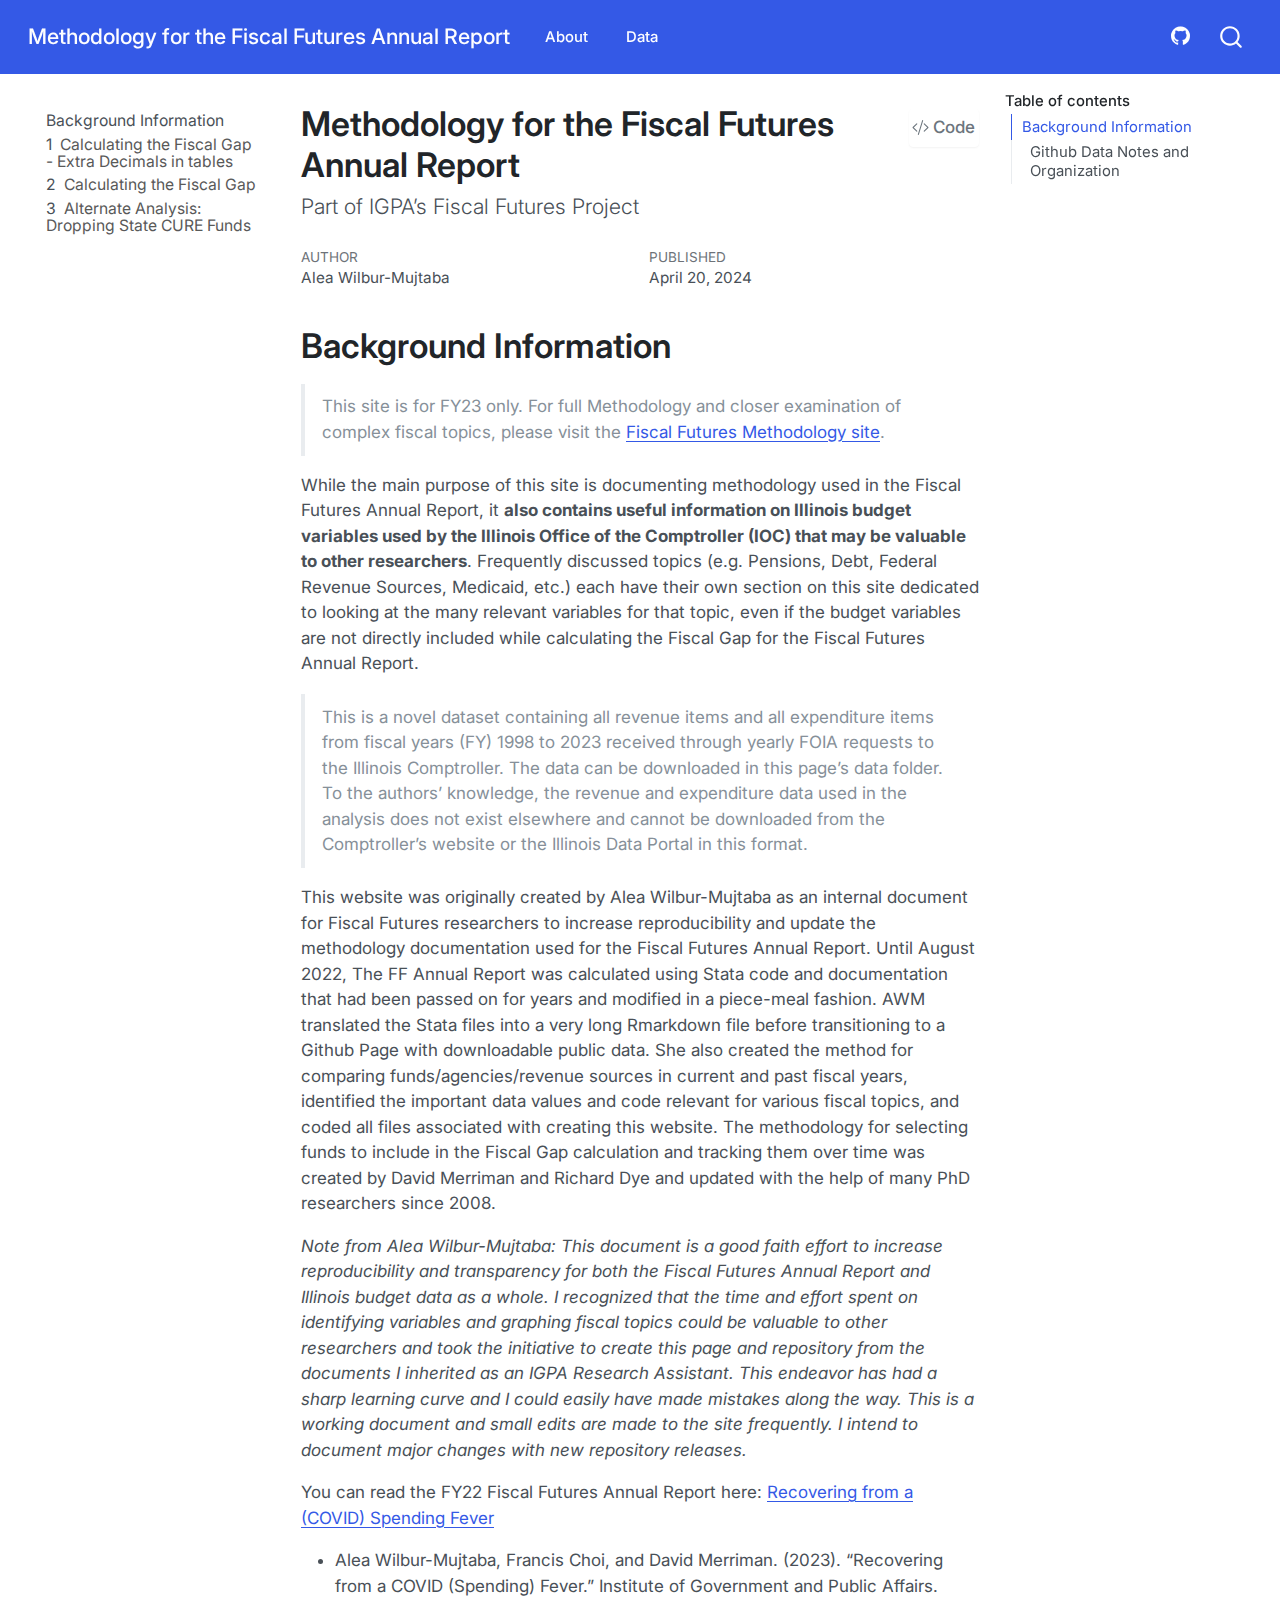
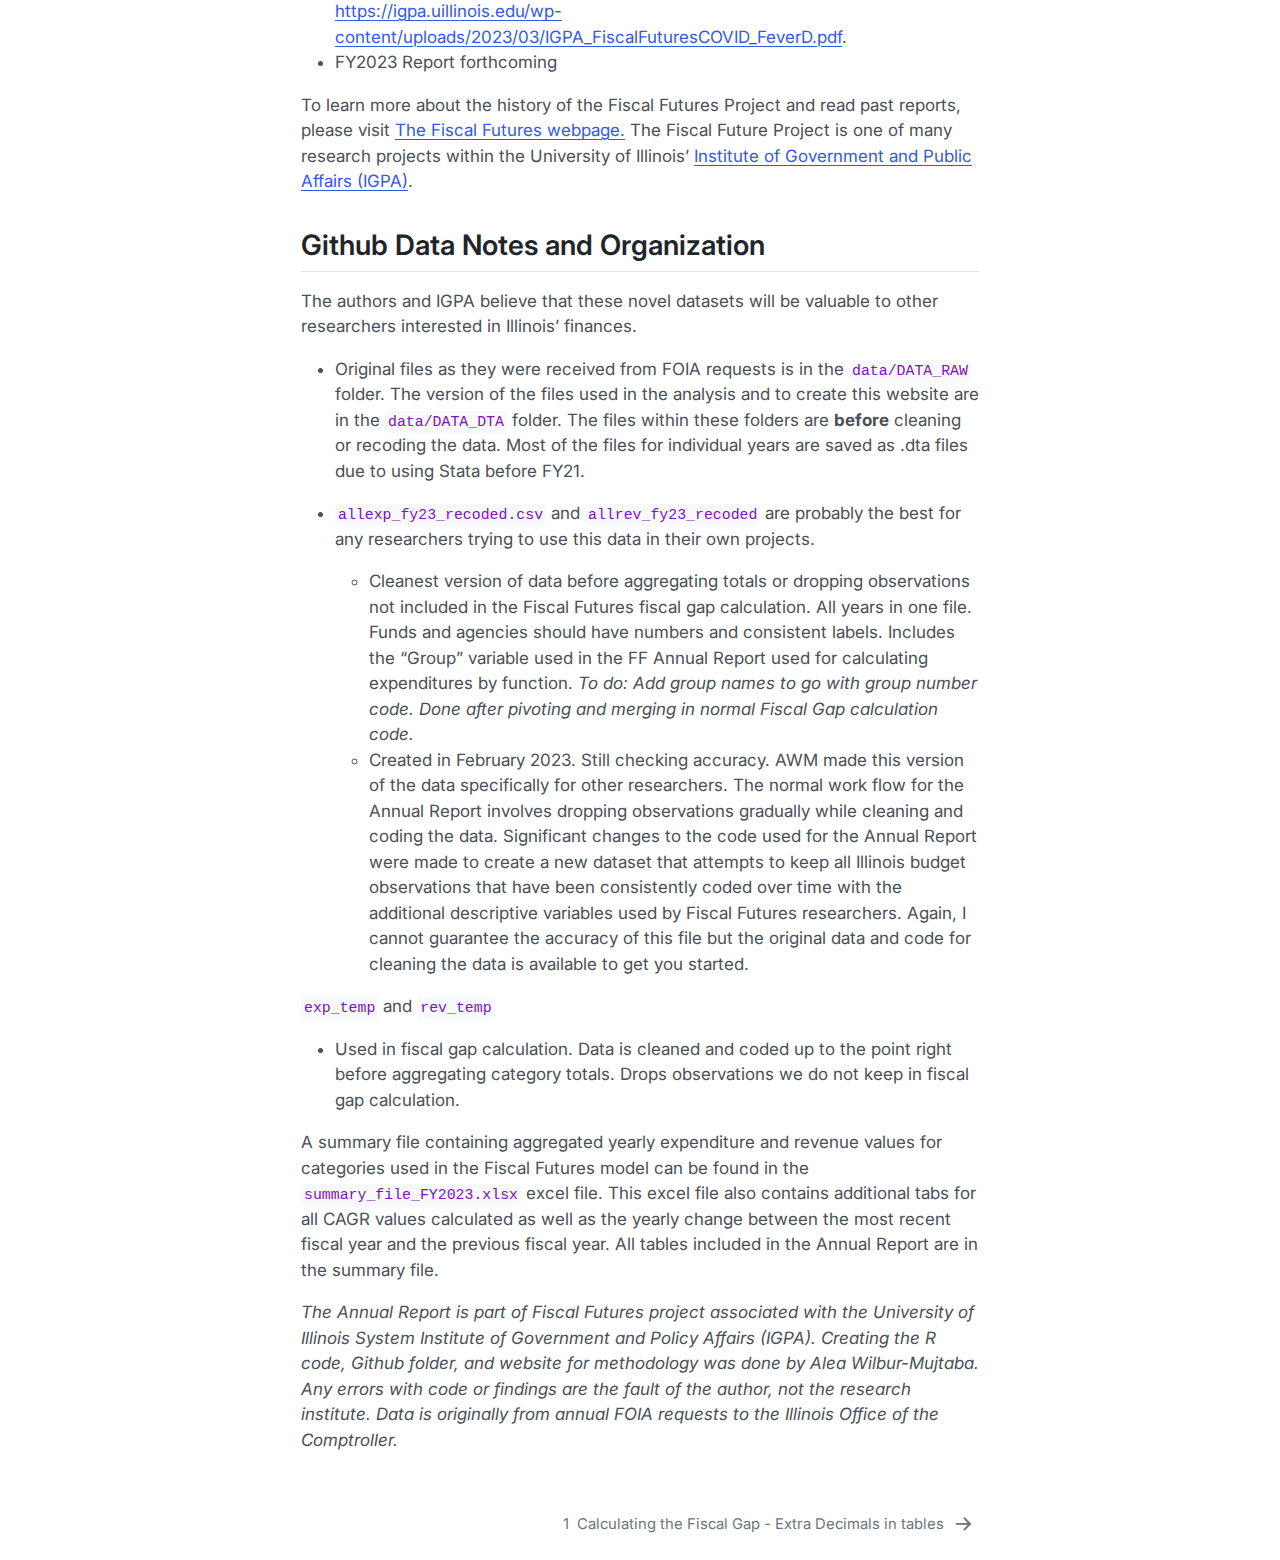
==== commit 50baca0d: "Built site for gh-pages" ====
--- a/index.html
+++ b/index.html
@@ -7,7 +7,7 @@
 <meta name="viewport" content="width=device-width, initial-scale=1.0, user-scalable=yes">
 
 <meta name="author" content="Alea Wilbur-Mujtaba">
-<meta name="dcterms.date" content="2024-03-22">
+<meta name="dcterms.date" content="2024-04-20">
 
 <title>Methodology for the Fiscal Futures Annual Report</title>
 <style>
@@ -171,13 +171,19 @@
         <li class="sidebar-item">
   <div class="sidebar-item-container"> 
   <a href="./Everything_notrounded.html" class="sidebar-item-text sidebar-link">
- <span class="menu-text"><span class="chapter-number">1</span>&nbsp; <span class="chapter-title">Calculating the Fiscal Gap - Rounded Output</span></span></a>
+ <span class="menu-text"><span class="chapter-number">1</span>&nbsp; <span class="chapter-title">Calculating the Fiscal Gap - Extra Decimals in tables</span></span></a>
   </div>
 </li>
         <li class="sidebar-item">
   <div class="sidebar-item-container"> 
   <a href="./Everything.html" class="sidebar-item-text sidebar-link">
  <span class="menu-text"><span class="chapter-number">2</span>&nbsp; <span class="chapter-title">Calculating the Fiscal Gap</span></span></a>
+  </div>
+</li>
+        <li class="sidebar-item">
+  <div class="sidebar-item-container"> 
+  <a href="./exclude_stateCURE.html" class="sidebar-item-text sidebar-link">
+ <span class="menu-text"><span class="chapter-number">3</span>&nbsp; <span class="chapter-title">Alternate Analysis: Dropping State CURE Funds</span></span></a>
   </div>
 </li>
     </ul>
@@ -220,7 +226,7 @@
     <div>
     <div class="quarto-title-meta-heading">Published</div>
     <div class="quarto-title-meta-contents">
-      <p class="date">March 22, 2024</p>
+      <p class="date">April 20, 2024</p>
     </div>
   </div>
   
@@ -716,8 +722,8 @@
   <div class="nav-page nav-page-previous">
   </div>
   <div class="nav-page nav-page-next">
-      <a href="./Everything_notrounded.html" class="pagination-link" aria-label="Calculating the Fiscal Gap - Rounded Output">
-        <span class="nav-page-text"><span class="chapter-number">1</span>&nbsp; <span class="chapter-title">Calculating the Fiscal Gap - Rounded Output</span></span> <i class="bi bi-arrow-right-short"></i>
+      <a href="./Everything_notrounded.html" class="pagination-link" aria-label="Calculating the Fiscal Gap - Extra Decimals in tables">
+        <span class="nav-page-text"><span class="chapter-number">1</span>&nbsp; <span class="chapter-title">Calculating the Fiscal Gap - Extra Decimals in tables</span></span> <i class="bi bi-arrow-right-short"></i>
       </a>
   </div>
 </nav><div class="modal fade" id="quarto-embedded-source-code-modal" tabindex="-1" aria-labelledby="quarto-embedded-source-code-modal-label" aria-hidden="true"><div class="modal-dialog modal-dialog-scrollable"><div class="modal-content"><div class="modal-header"><h5 class="modal-title" id="quarto-embedded-source-code-modal-label">Source Code</h5><button class="btn-close" data-bs-dismiss="modal"></button></div><div class="modal-body"><div class="">
